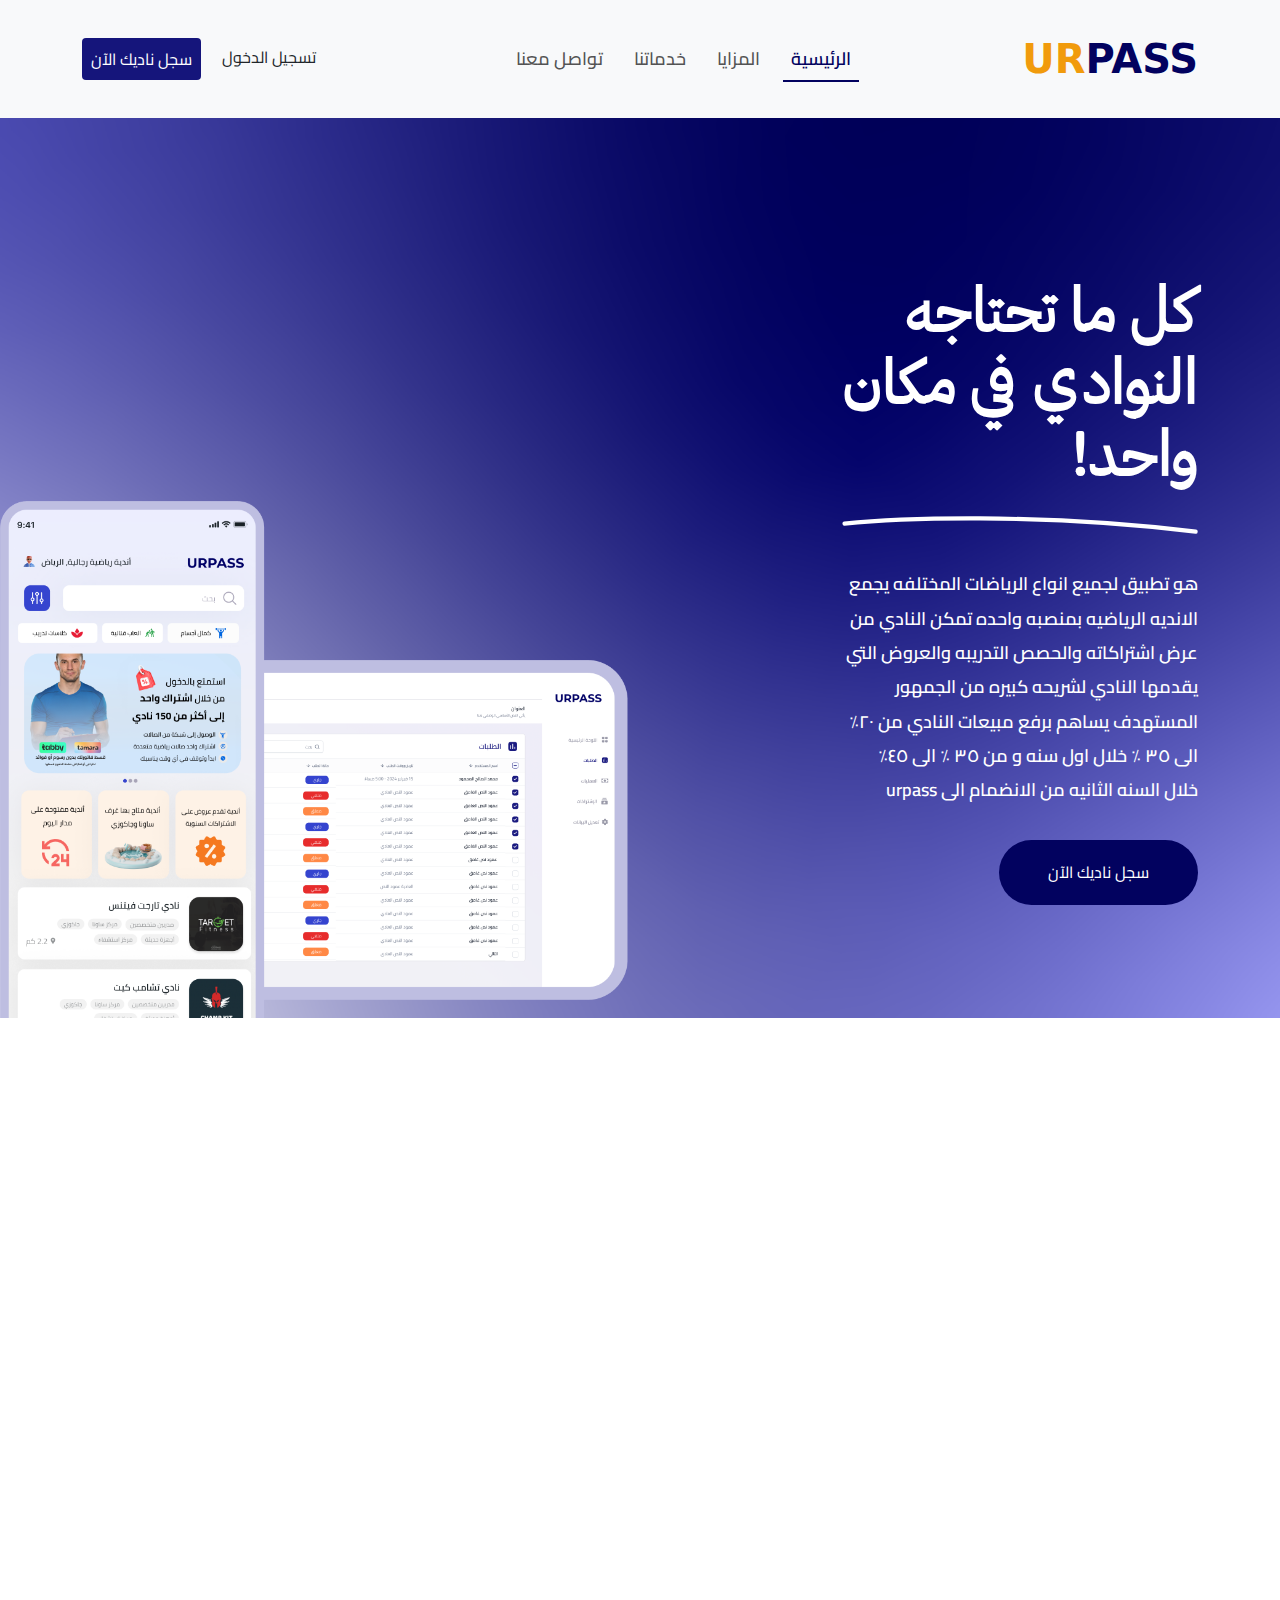
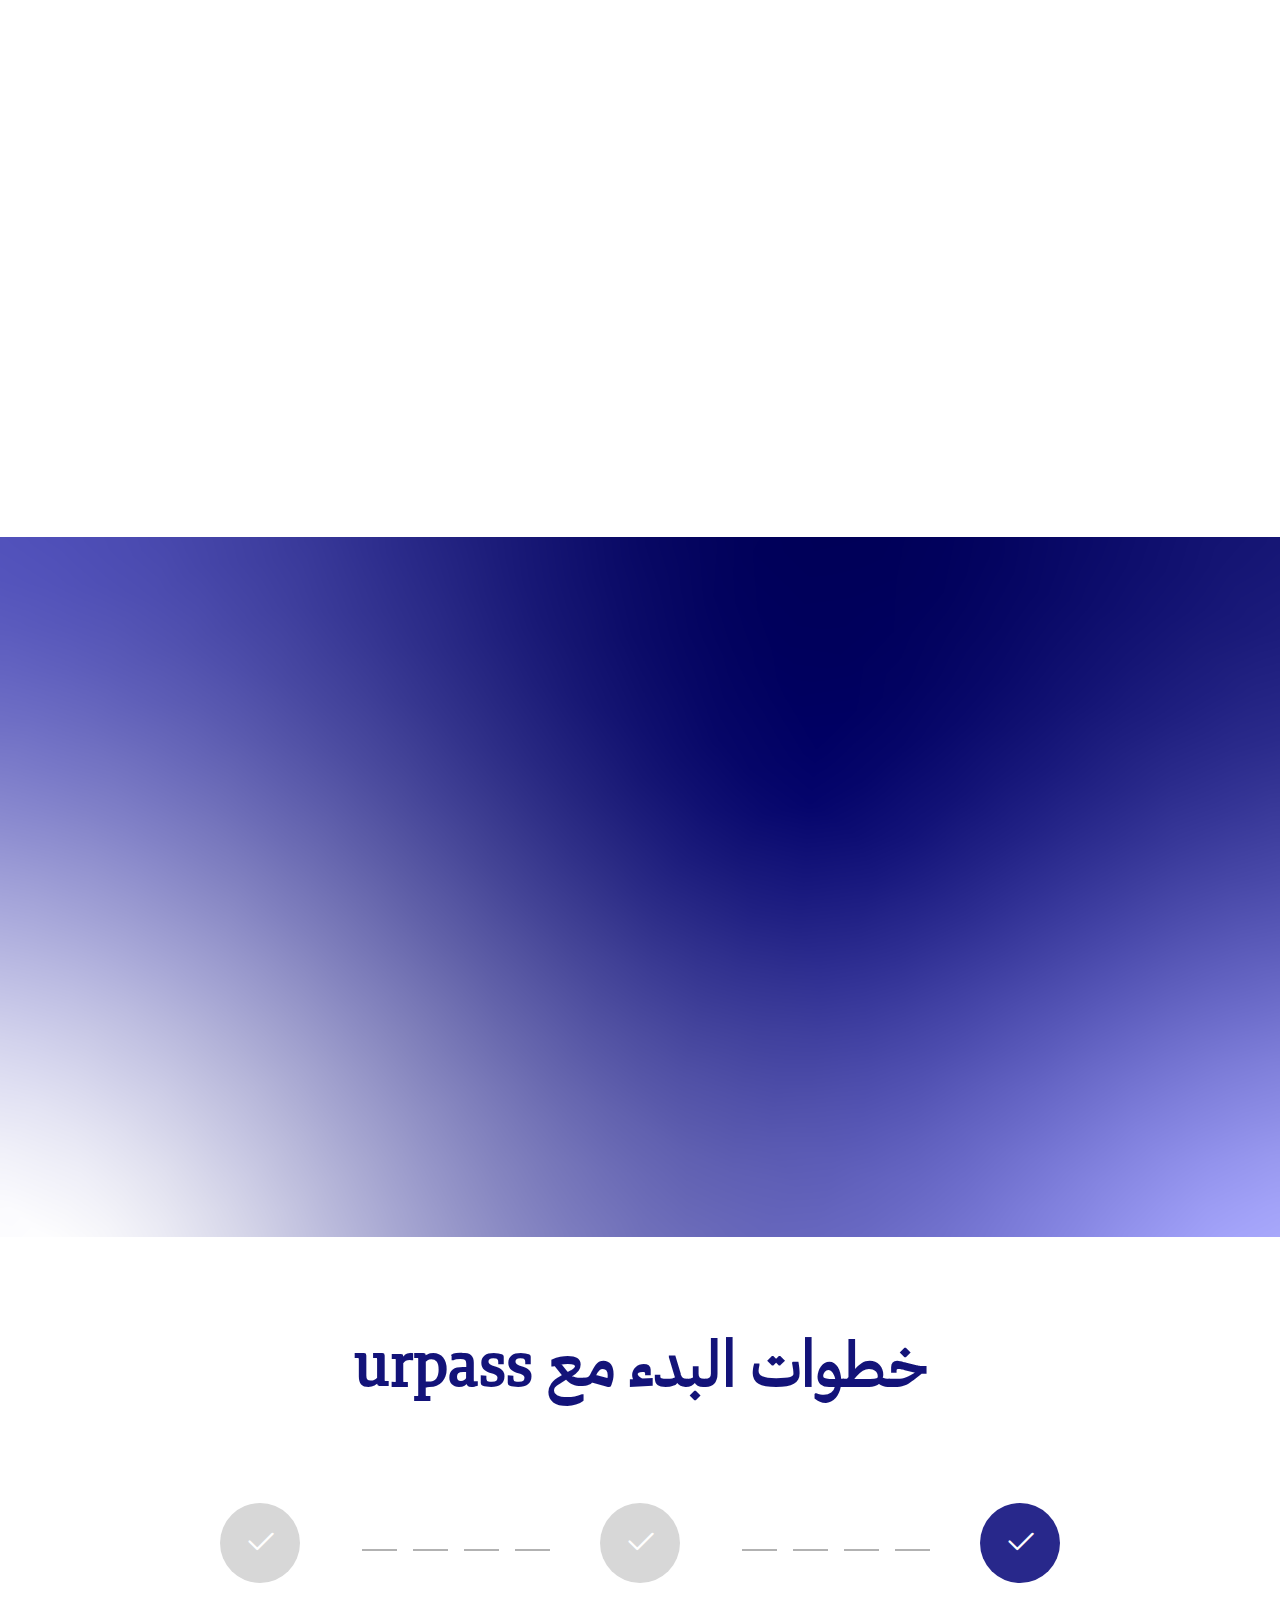
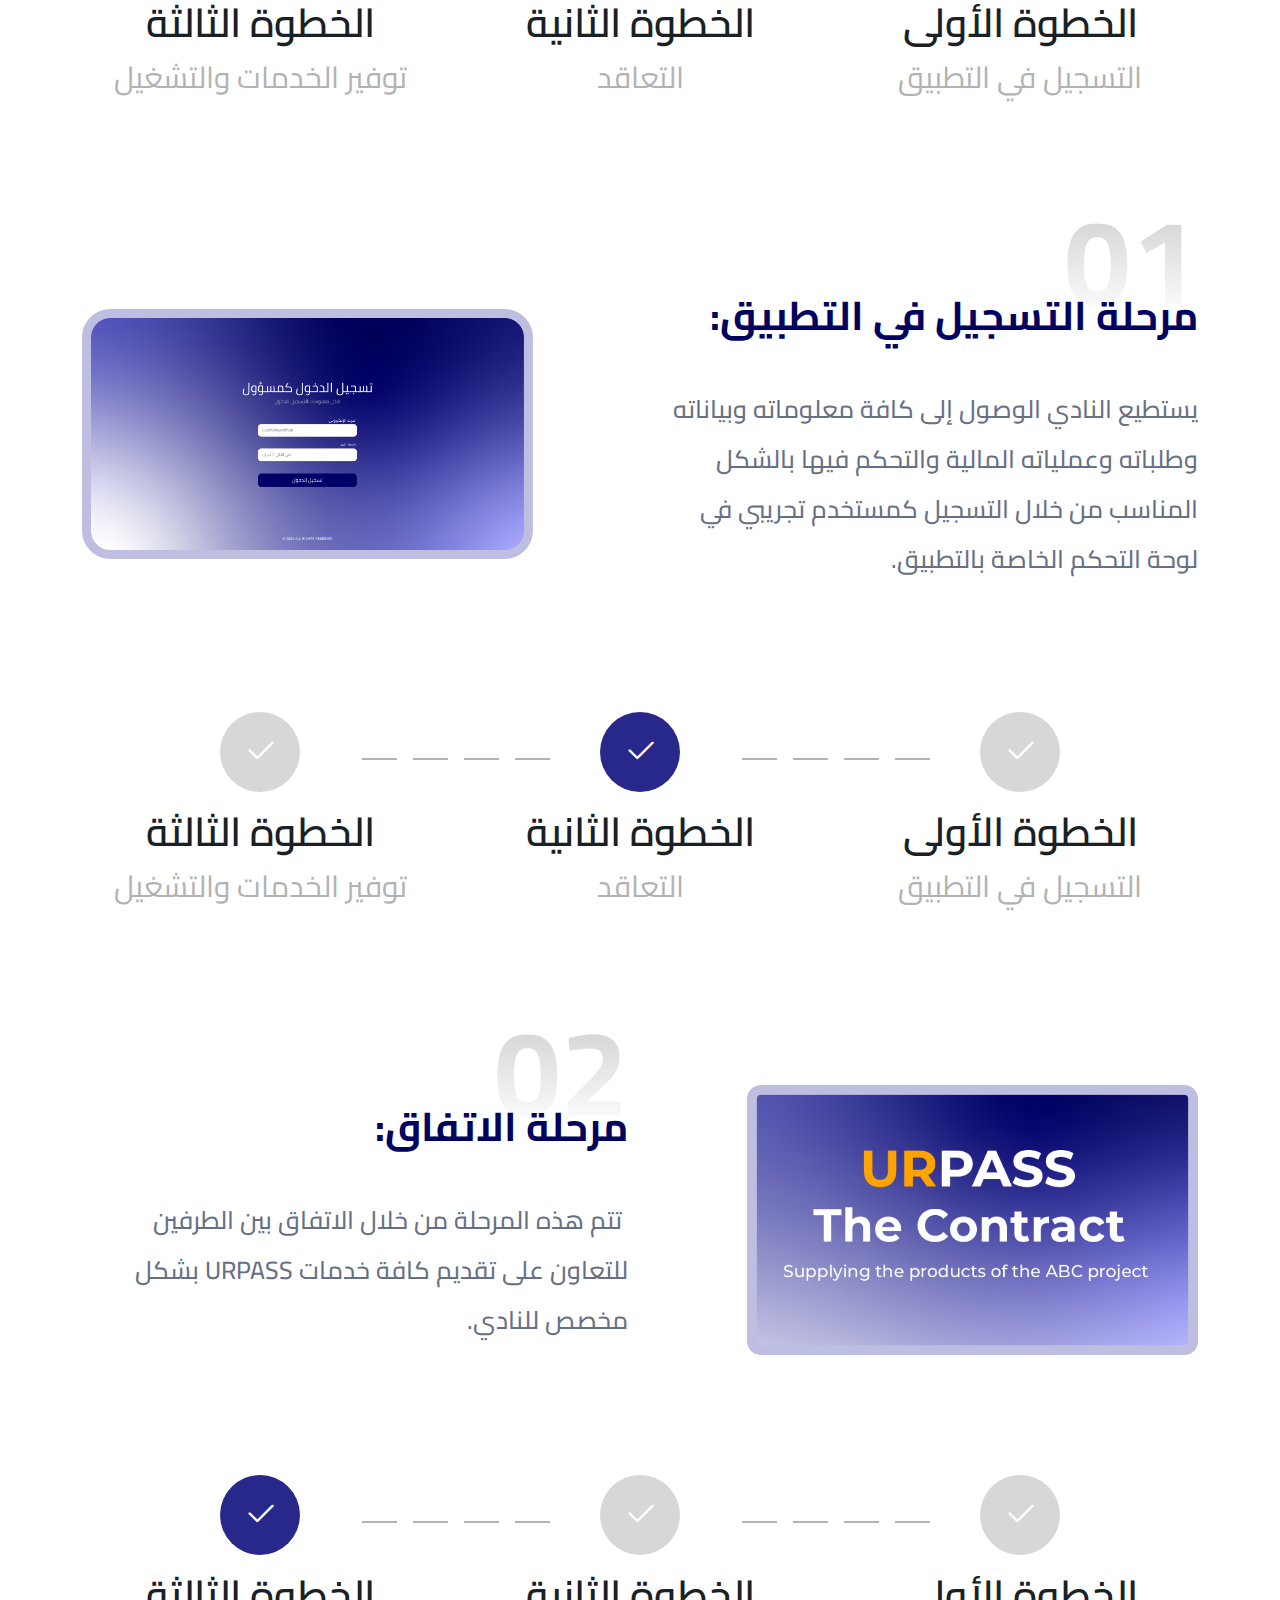
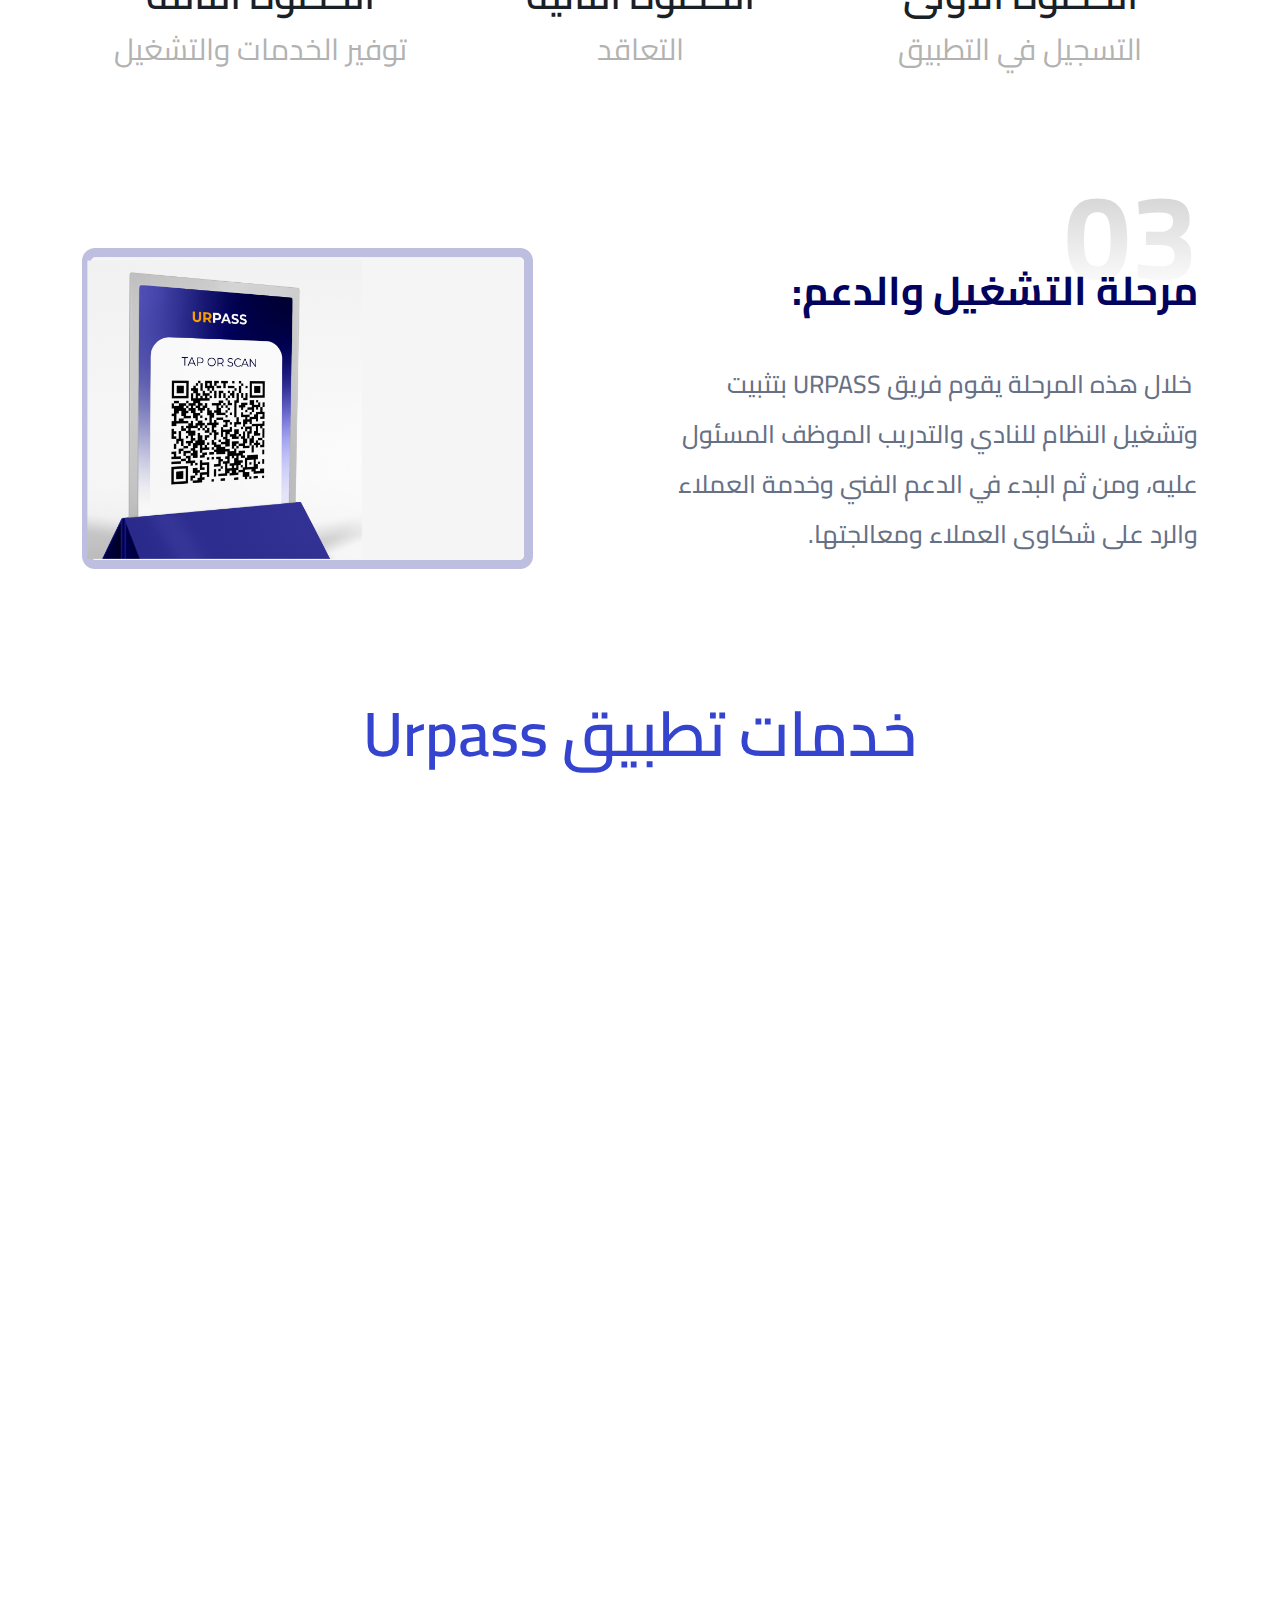
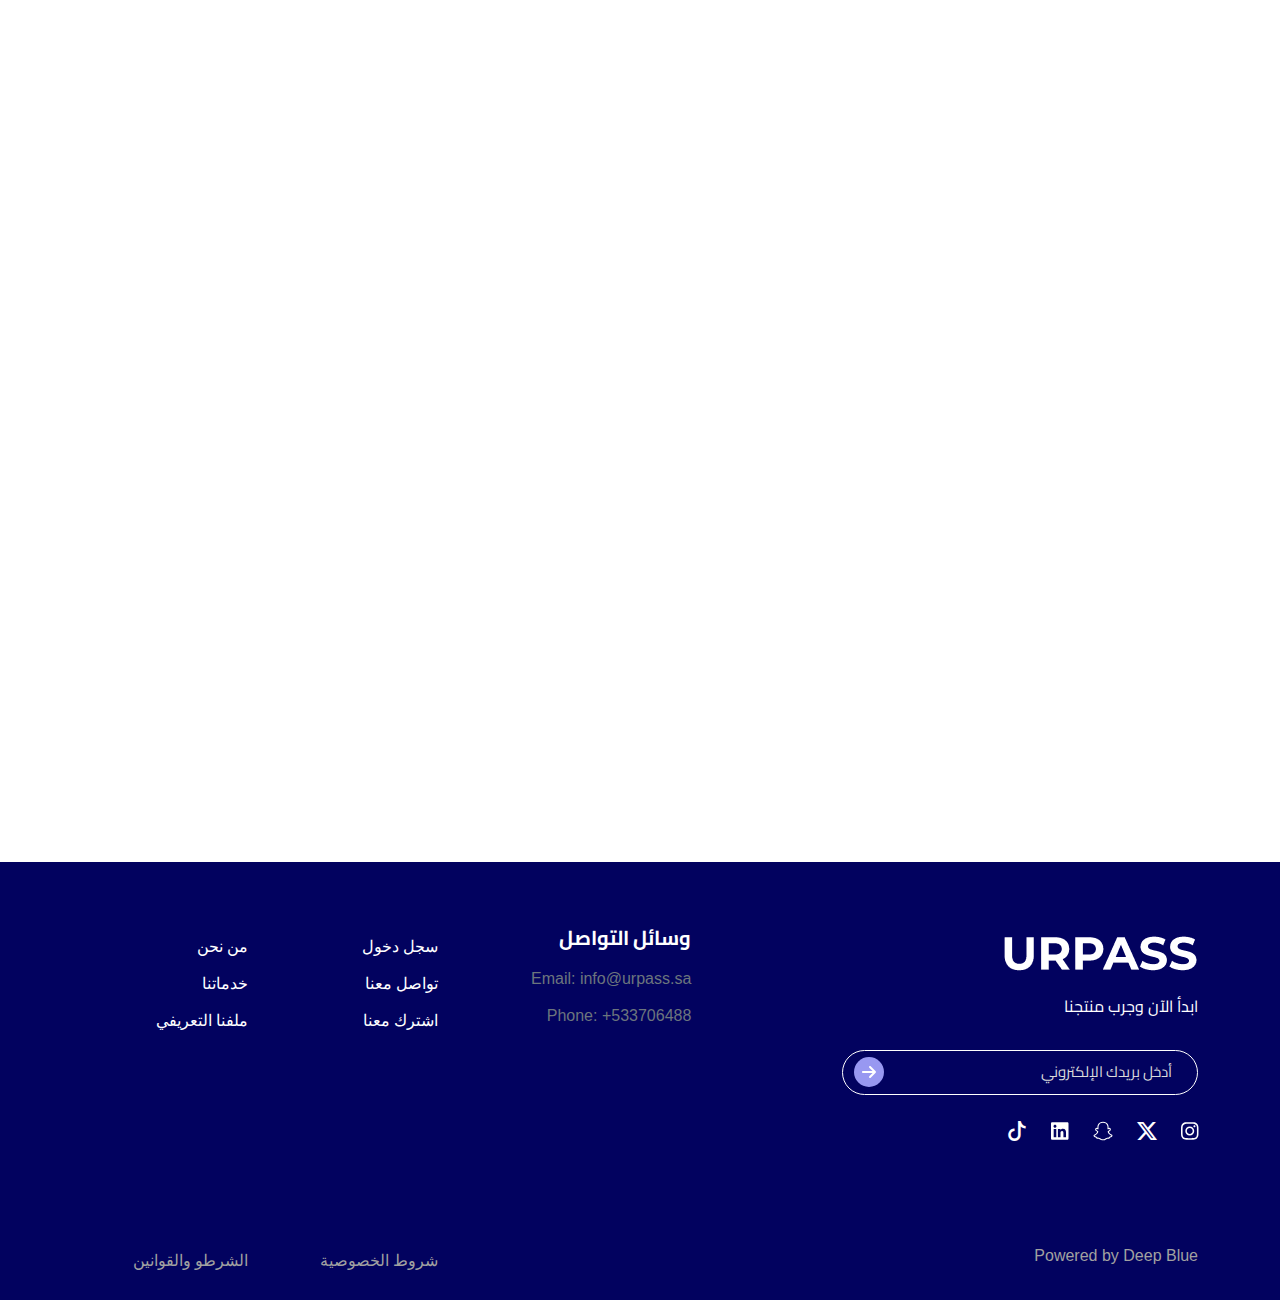
==== index.html @ 87df922d "add link" ====
<!DOCTYPE html>
<html dir="rtl">
  <head>
    <title>Home</title>
    <meta charset="UTF-8" />
    <meta http-equiv="X-UA-Compatible" content="IE=edge" />
    <meta name="viewport" content="width=device-width, initial-scale=1.0" />
    <link rel="stylesheet" href="css/bootstrap.min.css" />
    <link rel="stylesheet" href="css/all.min.css" />
    <link rel="stylesheet" href="css/aos.min.css" />
    <link rel="stylesheet" href="https://cdn.jsdelivr.net/npm/bootstrap-icons@1.11.3/font/bootstrap-icons.min.css" />
    <link rel="stylesheet" href="css/main.css" />
  </head>

  <body>
    <!-- start header ------- -->
    <div class="header bg-light">
      <div class="nav-item py-3">
        <div class="container">
          <nav>
            <div class="navbar navbar-expand-lg navbar-fixed">
              <a class="navbar-brand logo m-0" href="#"><span>UR</span>PASS</a>
              <button class="navbar-toggler" data-bs-toggle="offcanvas" href="#slideheader" aria-controls="slideheader">
                <i class="fa-solid fa-bars fa-xl"></i>
              </button>
              <div class="offcanvas offcanvas-end offcanvas-slide" tabindex="-1" id="slideheader">
                <div class="offcanvas-header justify-content-end">
                  <button type="button" class="btn Close" data-bs-dismiss="offcanvas" aria-label="Close">
                    <i class="fa-solid fa-xmark fa-2xl"></i>
                  </button>
                </div>
                <div class="offcanvas-body align-items-center">
                  <ul class="navbar-nav m-auto text-center list">
                    <li class="nav-item">
                      <a class="nav-link active" href="#">الرئيسية</a>
                    </li>
                    <li class="nav-item">
                      <a class="nav-link" href="#about">المزايا</a>
                    </li>
                    <li class="nav-item">
                      <a class="nav-link" href="#services">خدماتنا</a>
                    </li>
                    <li class="nav-item">
                      <a class="nav-link" href="#contact">تواصل معنا</a>
                    </li>
                  </ul>
                  <div class="d-flex justify-content-center gap-2 login">
                    <a href="#" class="btn">تسجيل الدخول</a>
                    <a href="https://beta.urpass.io/register" target="_blank" class="btn sign p-2">سجل ناديك الآن</a>
                  </div>
                </div>
              </div>
            </div>
          </nav>
        </div>
      </div>
    </div>
    <!-- end header ------- -->

    <!-- start main-section -->
    <div class="main-section">
      <div class="container">
        <div class="row justify-content-between">
          <div class="col-xl-4 col-lg-6 mb-5">
            <div class="title mt-5 pt-5">
              <h1>كل ما تحتاجه النوادي في مكان واحد!</h1>
              <div class="line my-3">
                <img src="images/line.svg" class="img-fluid" alt="" />
              </div>
              <p class="py-3">
                هو تطبيق لجميع انواع الرياضات المختلفه يجمع الانديه الرياضيه بمنصبه واحده تمكن النادي من عرض اشتراكاته والحصص التدريبه
                والعروض التي يقدمها النادي لشريحه كبيره من الجمهور المستهدف يساهم برفع مبيعات النادي من ٢٠٪؜ الى ٣٥ ٪؜ خلال اول سنه و من ٣٥
                ٪؜ الى ٤٥٪؜ خلال السنه الثانيه من الانضمام الى urpass
              </p>
              <div class="mt-3">
                <a class="btn text-white rounded-pill px-5" target="_blank" href="https://beta.urpass.io/register">سجل ناديك الآن</a>
              </div>
            </div>
          </div>
          <div class="col-lg-6">
            <div class="img-box position-absolute bottom-0">
              <img src="images/hero-section.png" class="img-fluid" alt="" />
            </div>
          </div>
        </div>
      </div>
    </div>
    <!-- end main-section -->

    <!-- start about-us -->
    <section class="about-us mt-5 py-5" id="about">
      <div class="container">
        <div class="row justify-content-between align-items-center" data-aos="fade-up">
          <div class="col-lg-6 mb-3">
            <div class="desc">
              <h3>المزايا</h3>
              <div class="mt-md-5 mt-2">
                <ul>
                  <li>
                    <strong>التعاقد مجاني:</strong>
                    <span>التعاقد مع التطبيق مجاني ولا يتحمل النادي دفع أي مبالغ مقابل التعاقد.</span>
                  </li>
                  <li>
                    <strong>سهولة الوصول:</strong>
                    <span>سهولة وصول النادي للجمهور المستهدف.</span>
                  </li>
                  <li>
                    <strong>شريحة عملاء متنوعة:</strong>
                    <span>الاستفادة من شريحة كبيرة وغير مستهدفة للنادي من خلال الزيارات اليومية للمتدربين من خارج المدينة.</span>
                  </li>
                  <li>
                    <strong>زيادة المبيعات:</strong>
                    <span>زيادة مبيعات ناديك أكثر من 20% خلال السنة الأولى و 30% خلال السنة الثانية.</span>
                  </li>
                  <li>
                    <strong>تقليل التكاليف:</strong>
                    <span>تقليل التكاليف التسويقية على النادي.</span>
                  </li>
                  <li>
                    <strong>قاعدة عملاء:</strong>
                    <span>توفير قاعدة عملاء ضخمة من الشركات والبنوك في القطاع الحكومي والخاص في جميع أنحاء المملكة.</span>
                  </li>
                  <li>
                    <strong>التسويق:</strong>
                    <span>تسويق خاص للنادي في جميع قنوات التواصل الاجتماعي.</span>
                  </li>
                  <li>
                    <strong>⁠تقديم اشتراك مناسب لكل نادي:</strong>
                    <span> يتمكن النادي من طرح اشتراكاته على التطبيق وزيادة عدد المتدربين من خلاله.</span>
                  </li>
                  <li>
                    <strong>متابعة الطلبات وحالتها:</strong>
                    <span>من خلال لوحة تحكم URPASS يمكن للنادي متابعة جميع طلباته وحالاتها.</span>
                  </li>
                  <li>
                    <strong>⁠العمليات المالية:</strong>
                    <span>من خلال لوحة تحكم URPASS يستطيع النادي تحديد كل معاملاته المالية ومراجعة حالات كل العمليات.</span>
                  </li>
                </ul>
              </div>
            </div>
          </div>
          <div class="col-lg-5 mb-3">
            <div class="about-img">
              <img src="images/img-offer.png" class="img-fluid" alt="" />
            </div>
          </div>
        </div>
      </div>
    </section>
    <!-- end about-us -->

    <!-- start home-orders -->
    <section class="home-orders mt-5 py-5" id="vision">
      <div class="container">
        <div class="row justify-content-between align-items-center" data-aos="fade-up">
          <div class="col-lg-5 mb-4">
            <div class="offer-img">
              <img src="images/home-orders.png" class="img-fluid" alt="" />
            </div>
          </div>
          <div class="col-lg-6 d-flex justify-content-md-end mb-3">
            <div class="desc">
              <h3>آلية العمل:</h3>
              <div class="mt-md-5 mt-2">
                <p>
                  بعد التسجيل في لوحة التحكم الخاصة بالتطبيق، يتمكن مسئول النادي من دخول للوحة التحكم واضافة جميع البيانات الخاصة بالنادي من
                  صور وشعار وأسعار الاشتراكات والخصومات والفروع. يتم عرض النادي في التطبيق لجميع العملاء، ويمكن التواصل مع خدمة العملاء
                  للمساعدة. يتمكن العميل من الاشتراك مباشرة للنادي عن طريق التطبيق، أو الاشتراك بنظام الزيارة.
                </p>
              </div>
            </div>
          </div>
        </div>
      </div>
    </section>
    <!-- end home-orders -->

    <!-- start steps-urpass -->
    <section class="steps-urpass mt-5 pt-5">
      <div class="container">
        <div class="title text-center">
          <h2>خطوات البدء مع urpass</h2>
        </div>
        <div class="row progressBarItem mt-5 pt-5">
          <div class="col-lg-4 mb-3">
            <div class="item text-center">
              <a href="#first" class="icon first rounded-circle d-flex align-items-center justify-content-center m-auto mb-3">
                <i class="bi bi-check2"></i>
              </a>
              <div class="title">
                <h4>الخطوة الأولى</h4>
                <p>التسجيل في التطبيق</p>
              </div>
              <div class="d-flex gap-3 line">
                <span></span>
                <span></span>
                <span></span>
                <span></span>
              </div>
            </div>
          </div>
          <div class="col-lg-4 mb-3 d-none d-lg-block">
            <div class="item text-center">
              <a href="#second" class="icon rounded-circle d-flex align-items-center justify-content-center m-auto mb-3">
                <i class="bi bi-check2"></i>
              </a>
              <div class="title">
                <h4>الخطوة الثانية</h4>
                <p>التعاقد</p>
              </div>
              <div class="d-flex gap-3 line">
                <span></span>
                <span></span>
                <span></span>
                <span></span>
              </div>
            </div>
          </div>
          <div class="col-lg-4 mb-3 d-none d-lg-block">
            <div class="item text-center">
              <a href="#third" class="icon rounded-circle d-flex align-items-center justify-content-center m-auto mb-3">
                <i class="bi bi-check2"></i>
              </a>
              <div class="title">
                <h4>الخطوة الثالثة</h4>
                <p>توفير الخدمات والتشغيل</p>
              </div>
            </div>
          </div>
        </div>
        <div class="card-item mt-5 pt-lg-5">
          <div class="row pt-5 justify-content-between align-items-center aos-init aos-animate" data-aos="fade-up" id="first">
            <div class="col-lg-6 d-flex justify-content-md-end mb-3">
              <div class="desc position-relative">
                <h4>01</h4>
                <h3 class="py-3">مرحلة التسجيل في التطبيق:</h3>
                <p>
                  يستطيع النادي الوصول إلى كافة معلوماته وبياناته وطلباته وعملياته المالية والتحكم فيها بالشكل المناسب من خلال التسجيل
                  كمستخدم تجريبي في لوحة التحكم الخاصة بالتطبيق.
                </p>
              </div>
            </div>
            <div class="col-lg-5 mb-4">
              <div class="login-img">
                <img src="images/login-page.png" class="img-fluid" alt="" />
              </div>
            </div>
          </div>
        </div>
        <div class="row progressBarItem mt-5 pt-5">
          <div class="col-lg-4 mb-3 d-none d-lg-block">
            <div class="item text-center">
              <a href="#first" class="icon rounded-circle d-flex align-items-center justify-content-center m-auto mb-3">
                <i class="bi bi-check2"></i>
              </a>
              <div class="title">
                <h4>الخطوة الأولى</h4>
                <p>التسجيل في التطبيق</p>
              </div>
              <div class="d-flex gap-3 line">
                <span></span>
                <span></span>
                <span></span>
                <span></span>
              </div>
            </div>
          </div>
          <div class="col-lg-4 mb-3">
            <div class="item text-center">
              <a href="#second" class="icon second rounded-circle d-flex align-items-center justify-content-center m-auto mb-3">
                <i class="bi bi-check2"></i>
              </a>
              <div class="title">
                <h4>الخطوة الثانية</h4>
                <p>التعاقد</p>
              </div>
              <div class="d-flex gap-3 line">
                <span></span>
                <span></span>
                <span></span>
                <span></span>
              </div>
            </div>
          </div>
          <div class="col-lg-4 mb-3 d-none d-lg-block">
            <div class="item text-center">
              <a href="#third" class="icon rounded-circle d-flex align-items-center justify-content-center m-auto mb-3">
                <i class="bi bi-check2"></i>
              </a>
              <div class="title">
                <h4>الخطوة الثالثة</h4>
                <p>توفير الخدمات والتشغيل</p>
              </div>
            </div>
          </div>
        </div>
        <div class="card-item mt-5 pt-lg-5">
          <div
            class="row pt-5 justify-content-between flex-column-reverse flex-lg-row align-items-center aos-init aos-animate"
            data-aos="fade-up"
            id="second"
          >
            <div class="col-lg-5 mb-4">
              <div class="login-img">
                <img src="images/contract.png" class="img-fluid" alt="" />
              </div>
            </div>
            <div class="col-lg-6 d-flex justify-content-md-end mb-3">
              <div class="desc position-relative">
                <h4>02</h4>
                <h3 class="py-3">مرحلة الاتفاق:</h3>
                <p> تتم هذه المرحلة من خلال الاتفاق بين الطرفين للتعاون على تقديم كافة خدمات URPASS بشكل مخصص للنادي.</p>
              </div>
            </div>
          </div>
        </div>
        <div class="row progressBarItem mt-5 pt-5">
          <div class="col-lg-4 mb-3 d-none d-lg-block">
            <div class="item text-center">
              <a href="#first" class="icon rounded-circle d-flex align-items-center justify-content-center m-auto mb-3">
                <i class="bi bi-check2"></i>
              </a>
              <div class="title">
                <h4>الخطوة الأولى</h4>
                <p>التسجيل في التطبيق</p>
              </div>
              <div class="d-flex gap-3 line">
                <span></span>
                <span></span>
                <span></span>
                <span></span>
              </div>
            </div>
          </div>
          <div class="col-lg-4 mb-3 d-none d-lg-block">
            <div class="item text-center">
              <a href="#second" class="icon rounded-circle d-flex align-items-center justify-content-center m-auto mb-3">
                <i class="bi bi-check2"></i>
              </a>
              <div class="title">
                <h4>الخطوة الثانية</h4>
                <p>التعاقد</p>
              </div>
              <div class="d-flex gap-3 line">
                <span></span>
                <span></span>
                <span></span>
                <span></span>
              </div>
            </div>
          </div>
          <div class="col-lg-4 mb-3">
            <div class="item text-center">
              <a href="#third" class="icon third rounded-circle d-flex align-items-center justify-content-center m-auto mb-3">
                <i class="bi bi-check2"></i>
              </a>
              <div class="title">
                <h4>الخطوة الثالثة</h4>
                <p>توفير الخدمات والتشغيل</p>
              </div>
            </div>
          </div>
        </div>
        <div class="card-item mt-5 pt-lg-5">
          <div class="row pt-5 justify-content-between align-items-center aos-init aos-animate" data-aos="fade-up" id="third">
            <div class="col-lg-6 d-flex justify-content-md-end mb-3">
              <div class="desc position-relative">
                <h4>03</h4>
                <h3 class="py-3">مرحلة التشغيل والدعم:</h3>
                <p>
                   خلال هذه المرحلة يقوم فريق URPASS بتثبيت وتشغيل النظام للنادي والتدريب الموظف المسئول عليه، ومن ثم البدء في الدعم الفني
                  وخدمة العملاء والرد على شكاوى العملاء ومعالجتها.
                </p>
              </div>
            </div>
            <div class="col-lg-5 mb-4">
              <div class="login-img">
                <img src="images/Qr-code.png " class="img-fluid" alt="" />
              </div>
            </div>
          </div>
        </div>
      </div>
    </section>
    <!-- end steps-urpass -->

    <!-- start application-services -->
    <section class="application-services mt-5 pt-5" id="services">
      <div class="container">
        <div class="title text-center">
          <h2>خدمات تطبيق Urpass</h2>
        </div>
        <div class="mt-5 img-app" data-aos="fade-up">
          <img src="images/bg-applcation-1.png" class="img-fluid" alt="" />
        </div>
        <div class="card-app mt-4 col-lg-10 m-auto" data-aos="fade-up">
          <div class="row mt-5 text-center justify-content-center">
            <div class="col-lg-4 col-md-6 mb-3">
              <div class="box">
                <h5>أندية تقدم عروض على الاشتراكات السنوية</h5>
                <img src="images/icon/icon-1.svg" class="img-fluid" alt="" />
              </div>
            </div>
            <div class="col-lg-4 col-md-6 mb-3">
              <div class="box">
                <h5>أندية متاح بها غرف ساونا وجاكوزي</h5>
                <img src="images/icon/icon-2.svg" class="img-fluid" alt="" />
              </div>
            </div>
            <div class="col-lg-4 col-md-6 mb-3">
              <div class="box">
                <h5>أندية مفتوحة على مدار اليوم</h5>
                <img src="images/icon/icon-3.svg" class="img-fluid" alt="" />
              </div>
            </div>
          </div>
        </div>
      </div>
      <div class="container-fluid" data-aos="fade-up">
        <div class="mt-5">
          <img src="images/img-app-desc.png" class="img-fluid d-none d-md-block" alt="" />
          <img src="images/tabby.png" class="img-fluid d-block d-md-none" alt="" />
        </div>
      </div>
    </section>
    <!-- end application-services -->

    <!-- start subscription -->
    <div class="subscription mt-5 pt-5" id="subscription" data-aos="fade-up">
      <div class="container">
        <div class="d-block d-lg-flex">
          <div class="image-wrapper"></div>
          <div class="formdiv col-lg-7">
            <form class="row mt-lg-5 pt-lg-5 p-4">
              <div class="col-md-6 mb-4">
                <label class="form-label">الاسم</label>
                <input type="text" class="form-control" id="name" placeholder="" />
              </div>
              <div class="col-md-6 mb-4">
                <label class="form-label">اسم النادي</label>
                <input type="text" class="form-control" id="" placeholder="" />
              </div>
              <div class="col-md-6 mb-4">
                <label class="form-label">رقم الجوال</label>
                <input type="number" class="form-control" id="" placeholder="" />
              </div>
              <div class="col-md-6 mb-4">
                <label class="form-label">البريد الإلكتروني</label>
                <input type="email" class="form-control" id="" placeholder="" />
              </div>
              <div class="col-md-6 mb-4">
                <label class="form-label">كيف سمعت عنا؟</label>
                <input type="text" class="form-control" id="" placeholder="" />
              </div>
              <div class="col-md-6 mb-4">
                <label class="form-label">المدينة</label>
                <input type="text" class="form-control" id="" placeholder="" />
              </div>
              <div class="col-lg-5 mt-3">
                <button type="submit" class="btn w-100">أرسل</button>
              </div>
            </form>
          </div>
        </div>
      </div>
    </div>
    <!-- end subscription -->

    <!-- start footer -->
    <footer class="footer mt-5 py-3" id="contact">
      <div class="container">
        <div class="row mt-5 text-white justify-content-between">
          <div class="col-xl-4 col-lg-6">
            <div class="col-12 mb-3">
              <div class="logo">
                <img src="images/logo-footer.png" alt="" />
                <p class="text-white py-3">ابدأ الآن وجرب منتجنا</p>
              </div>
              <div class="searchBox col-lg-12 col-md-6">
                <input class="searchInput" type="email" name="" placeholder="أدخل بريدك الإلكتروني" />
                <button class="searchButton">
                  <i class="fa-solid fa-arrow-right"></i>
                </button>
              </div>
              <ul class="list-unstyled mt-4 d-flex gap-4">
                <li>
                  <a href="#"><i class="fa-brands fa-instagram fa-lg"></i></a>
                </li>
                <li>
                  <a href="#"><i class="bi bi-twitter-x fa-lg"></i></a>
                </li>
                <li>
                  <a href="#"><i class="fa-brands fa-snapchat fa-lg"></i></a>
                </li>
                <li>
                  <a href="#"><i class="fa-brands fa-linkedin fa-lg"></i></a>
                </li>
                <li>
                  <a href="#"><i class="bi bi-tiktok fa-lg"></i></a>
                </li>
              </ul>
            </div>
          </div>
          <div class="col-xl-8 col-lg-6">
            <div class="row justify-content-md-end">
              <div class="col-lg-4 col-md-4 col-sm-6 mb-3">
                <h5 class="fw-bold mb-3">وسائل التواصل</h5>
                <ul class="link list-unstyled mt-2">
                  <li><a href="#" class="text-secondary">Email: info@urpass.sa</a></li>
                  <li><a href="#" class="text-secondary">Phone: +533706488</a></li>
                  <li>
                    <iframe
                      src="https://www.google.com/maps/embed?pb=!1m18!1m12!1m3!1d3621.9779312148735!2d46.77718519999999!3d24.7962092!2m3!1f0!2f0!3f0!3m2!1i1024!2i768!4f13.1!3m3!1m2!1s0x3e2eff7dc5116e0f%3A0xc8fd7e3215fe0499!2sDeep%20Blue%20System%20Solutions!5e0!3m2!1sar!2seg!4v1717944328282!5m2!1sar!2seg"
                      width="200px"
                      height="150"
                      style="border: 0"
                      allowfullscreen=""
                      style="border: 0; border-radius: 8px"
                      loading="lazy"
                      referrerpolicy="no-referrer-when-downgrade"
                    ></iframe>
                  </li>
                </ul>
              </div>
              <div class="col-lg-3 col-md-4 col-sm-6 mb-3">
                <ul class="link list-unstyled mt-2">
                  <li><a href="#">سجل دخول</a></li>
                  <li><a href="#">تواصل معنا</a></li>
                  <li><a href="#">اشترك معنا</a></li>
                </ul>
              </div>
              <div class="col-lg-3 col-md-4 col-sm-6 mb-3">
                <ul class="link list-unstyled mt-2">
                  <li><a href="#">من نحن</a></li>
                  <li><a href="#">خدماتنا</a></li>
                  <li><a href="#">ملفنا التعريفي</a></li>
                </ul>
              </div>
            </div>
          </div>
        </div>
        <div class="copyrightd row mt-3 align-items-center">
          <div class="col-md-8">
            <p>Powered by Deep Blue</p>
          </div>
          <div class="col-md-2 col-sm-6 mb-2">
            <a href="#">شروط الخصوصية</a>
          </div>
          <div class="col-md-2 col-sm-6 mb-2">
            <a href="#">الشرطو والقوانين</a>
          </div>
        </div>
      </div>
    </footer>
    <!-- end footer -->

    <script src="js/all.min.js"></script>
    <script src="js/aos.js"></script>
    <script src="js/bootstrap.bundle.min.js"></script>
    <script src="js/main.js"></script>
  </body>
</html>
---- css/main.css ----
@import url("https://fonts.googleapis.com/css2?family=Cairo:wght@200..1000&display=swap");

@font-face {
  font-family: myfont;
  src: url(../webfonts/alfont_com_Brando-Arabic-Text.otf) format("truetype");
}
* {
  padding: 0;
  margin: 0;
  box-sizing: border-box;
}
html {
  scroll-behavior: smooth;
  scroll-padding-top: 30px;
}

:root {
  --main-color: #02025f;
}
body {
  font-family: "Cairo", sans-serif;
}
button:focus,
a:focus,
input:focus,
textarea:focus {
  box-shadow: none !important;
  outline: none;
  border: none;
}
/* start header ------- */
.header .logo {
  font-size: 40px;
  font-weight: 700;
  color: var(--main-color);
  font-family: system-ui;
}
.header .logo span {
  color: #f19b0c;
}
/* ffa300 */
.header .list li a {
  color: #535353;
  font-size: 18px;
  font-weight: 500;
}
.header .list li {
  padding: 0 0 0 15px;
}
.header .list li a.active {
  color: var(--main-color);
  border-bottom: solid 2px var(--main-color);
  font-weight: 600;
  display: inline-block;
}
.header .login a:last-child {
  background-color: #15157b;
  color: #fff;
}
.header .navbar-toggler,
.header .Close {
  color: var(--main-color);
}
@media (max-width: 991px) {
  .header .list li {
    margin-bottom: 10px;
  }
  .header .offcanvas-slide {
    background-color: #eaeaea;
  }
}
@media (max-width: 1200px) {
  .header .list li {
    padding: 0 0 0 8px;
  }
}
/* end header ------- */

/* start main-section ---- */
.main-section {
  background-image: url(../images/bg-main-section.png);
  height: 100vh;
  width: 100%;
  background-size: cover;
  background-position: center;
  background-repeat: no-repeat;
  color: #fff;
  position: relative;
  display: flex;
  align-items: center;
}
.main-section .title h1 {
  font-size: 60px;
  font-weight: 700;
  font-family: myfont, B Nazanin, Tahoma !important;
}
.main-section .title p {
  font-family: "Cairo", sans-serif;
  font-size: 18px;
  font-weight: 600;
  line-height: 34.36px;
}
.main-section .title a {
  padding: 19.58px 29.37px 19.58px 29.37px;
  background-color: var(--main-color);
}

@media (max-width: 991px) {
  .main-section {
    height: auto;
  }
  .main-section .title h1 {
    font-size: 35px;
  }
  .main-section .img-box {
    position: static !important;
  }
}
/* @media (min-width: 992px) {
  .main-section {
    height: 900px;
  }
} */
/* end main-section ---- */

/* start about-us -------- */
.about-us .desc h3 {
  color: var(--main-color);
  font-size: 50px;
  font-weight: 700;
}
.about-us .desc ul li {
  margin-bottom: 10px;
  font-size: 20px;
  font-weight: 600;
  line-height: 40px;
  list-style: square;
}
.about-us .desc ul li span {
  font-size: 18px;
}
.about-us .desc ul li::marker,
.about-us .desc ul strong {
  color: #131379;
}

@media (max-width: 991px) {
  .home-orders {
    height: auto !important;
  }
  .about-us .desc h3,
  .home-orders .desc h3 {
    font-size: 30px !important;
  }
  .about-us .desc ul li,
  .home-orders .desc ul li {
    font-size: 18px !important;
  }
}
/* end about-us -------- */

/* start home-orders ------ */
.home-orders {
  background-image: url(../images/bg-main-section.png);
  height: 700px;
  width: 100%;
  background-size: cover;
  background-position: center;
  background-repeat: no-repeat;
  position: relative;
  display: flex;
  align-items: center;
  color: #ffff;
}
.home-orders .desc h3 {
  font-weight: 700;
  font-size: 40px;
  font-family: myfont;
}
.home-orders .desc p {
  font-size: 20px;
  font-weight: 500;
  line-height: 34.36px;
}
.home-orders .desc ul li {
  margin-bottom: 10px;
  font-size: 22px;
  font-weight: 600;
  line-height: 40px;
  list-style: square;
}
/* end home-orders ------ */

/* start steps-urpass ----- */
.steps-urpass .title h2 {
  font-family: myfont;
  font-size: 61.84px;
  font-weight: 700;
  color: #131379;
}
.steps-urpass .card-item .desc h4 {
  font-size: 120.1px;
  font-weight: 700;
  background: linear-gradient(180deg, #c9c9c9 0%, #ffffff 90.35%);
  -webkit-background-clip: text;
  background-clip: text;
  -webkit-text-fill-color: transparent;
  display: inline-block;
  position: absolute;
  top: -87px;
  right: 0;
  z-index: -1;
}
.steps-urpass .card-item .desc h3 {
  color: var(--main-color);
  font-size: 40px;
  font-weight: 700;
}
.steps-urpass .card-item .desc p {
  font-size: 25px;
  font-weight: 500;
  line-height: 50px;
  color: #667085;
  padding-top: 20px;
}
.progressBarItem .item .icon {
  width: 80px;
  height: 80px;
  background: #d7d7d7;
  color: #fff;
  font-size: 35px;
  transition: all 0.3s;
  -webkit-transition: all 0.3s;
  -moz-transition: all 0.3s;
  -ms-transition: all 0.3s;
  -o-transition: all 0.3s;
  cursor: pointer;
}
.progressBarItem .item .icon:hover {
  background-color: #28288b !important;
}
.progressBarItem .item .first,
.progressBarItem .item .second,
.progressBarItem .item .third {
  background-color: #28288b !important;
}
.progressBarItem .item h4 {
  font-size: 40px;
  font-weight: 600;
  color: #192126;
}
.progressBarItem .item p {
  font-size: 30px;
  font-weight: 400;
  color: #b2b2b2;
}
.progressBarItem .item {
  position: relative;
}
.progressBarItem .item .line {
  position: absolute;
  top: 23%;
  left: -28%;
}
.progressBarItem .item .line span {
  background-color: #0000004d;
  width: 35px;
  height: 2.5px;
}
@media (max-width: 991px) {
  .steps-urpass .title h2 {
    font-size: 35px;
  }
  .steps-urpass .card-item .desc h3,
  .progressBarItem .item h4 {
    font-size: 28px;
  }
  .steps-urpass .card-item .desc p,
  .progressBarItem .item p {
    font-size: 20px;
  }
  .progressBarItem .item .line {
    display: none !important;
  }
}
/* end steps-urpass ----- */

/* start application-services */
.application-services .title h2 {
  color: #3544cf;
  font-size: 62.57px;
  font-weight: 600;
  line-height: 89.34px;
}
.application-services .card-app .box {
  background-color: #075afd;
  padding: 20px;
  border-radius: 32px;
  -webkit-border-radius: 32px;
  -moz-border-radius: 32px;
  -ms-border-radius: 32px;
  -o-border-radius: 32px;
  height: 100%;
}
.application-services .card-app .box h5 {
  font-family: Cairo;
  font-size: 28px;
  font-weight: 600;
  line-height: 40.32px;
  text-align: center;
  color: #ffff;
  margin-bottom: 10px;
}
.application-services .card-app .box img {
  width: 150px;
  height: 150px;
  object-fit: contain;
}
@media (max-width: 991px) {
  .application-services .title h2 {
    font-size: 35px;
  }
  .application-services .card-app .box h5 {
    font-size: 22px;
  }
}
/* end application-services */

/* start subscription */
.subscription .image-wrapper {
  background-image: url(../images/subscription.png);
  width: 100%;
  background-size: cover;
  background-position: center;
  height: 550px;
  border-radius: 0 30px 30px 0;
  -webkit-border-radius: 0 30px 30px 0;
  -moz-border-radius: 0 30px 30px 0;
  -ms-border-radius: 0 30px 30px 0;
  -o-border-radius: 0 30px 30px 0;
}
.subscription .formdiv {
  background-color: var(--main-color);
  border-radius: 30px 0 0 30px;
  -webkit-border-radius: 30px 0 0 30px;
  -moz-border-radius: 30px 0 0 30px;
  -ms-border-radius: 30px 0 0 30px;
  -o-border-radius: 30px 0 0 30px;
}
@media (max-width: 991px) {
  .subscription .image-wrapper {
    border-radius: 30px 30px 0 0;
    -webkit-border-radius: 30px 30px 0 0;
    -moz-border-radius: 30px 30px 0 0;
    -ms-border-radius: 30px 30px 0 0;
    -o-border-radius: 30px 30px 0 0;
  }
  .subscription .formdiv {
    border-radius: 0 0 30px 30px;
    -webkit-border-radius: 0 0 30px 30px;
    -moz-border-radius: 0 0 30px 30px;
    -ms-border-radius: 0 0 30px 30px;
    -o-border-radius: 0 0 30px 30px;
  }
}
.subscription .formdiv form label {
  color: #fff;
}
.subscription .formdiv form input {
  background: none;
  border: 0;
  border-bottom: solid 1px #fff;
  border-radius: 0;
  -webkit-border-radius: 0;
  -moz-border-radius: 0;
  -ms-border-radius: 0;
  -o-border-radius: 0;
  color: #fff;
  cursor: pointer;
}
.subscription .formdiv form button {
  background-color: #5757d1;
  color: #fff;
  padding: 22.94px 73.42px 22.94px 73.42px;
}
/* end subscription */

/* start footer -------- */
.footer {
  background-color: var(--main-color);
}
.footer .searchBox {
  display: flex;
  align-items: center;
  justify-content: space-between;
  gap: 8px;
  border-radius: 50px;
  position: relative;
  border: solid 1px #fff;
}
.footer .searchInput {
  border: none;
  background: none;
  outline: none;
  color: white;
  font-size: 15px;
  padding: 10px 25px;
  width: 100%;
}
.searchInput::placeholder {
  color: #dbdbdb;
  font-weight: normal;
}
.footer .searchButton {
  color: white;
  width: 30px;
  height: 30px;
  border-radius: 50%;
  background-color: #9898f1;
  border: 0;
  position: absolute;
  left: 11px;
}
.footer li {
  margin-bottom: 12px;
}
.footer li a {
  color: #fff;
  text-decoration: none;
  font-family: sans-serif;
}
.footer a:hover {
  color: #fff;
}
.footer .copyrightd p,
.footer .copyrightd a {
  color: #a1a1a1;
  font-family: sans-serif;
}
.footer .copyrightd a {
  text-decoration: none;
}
/* end footer -------- */
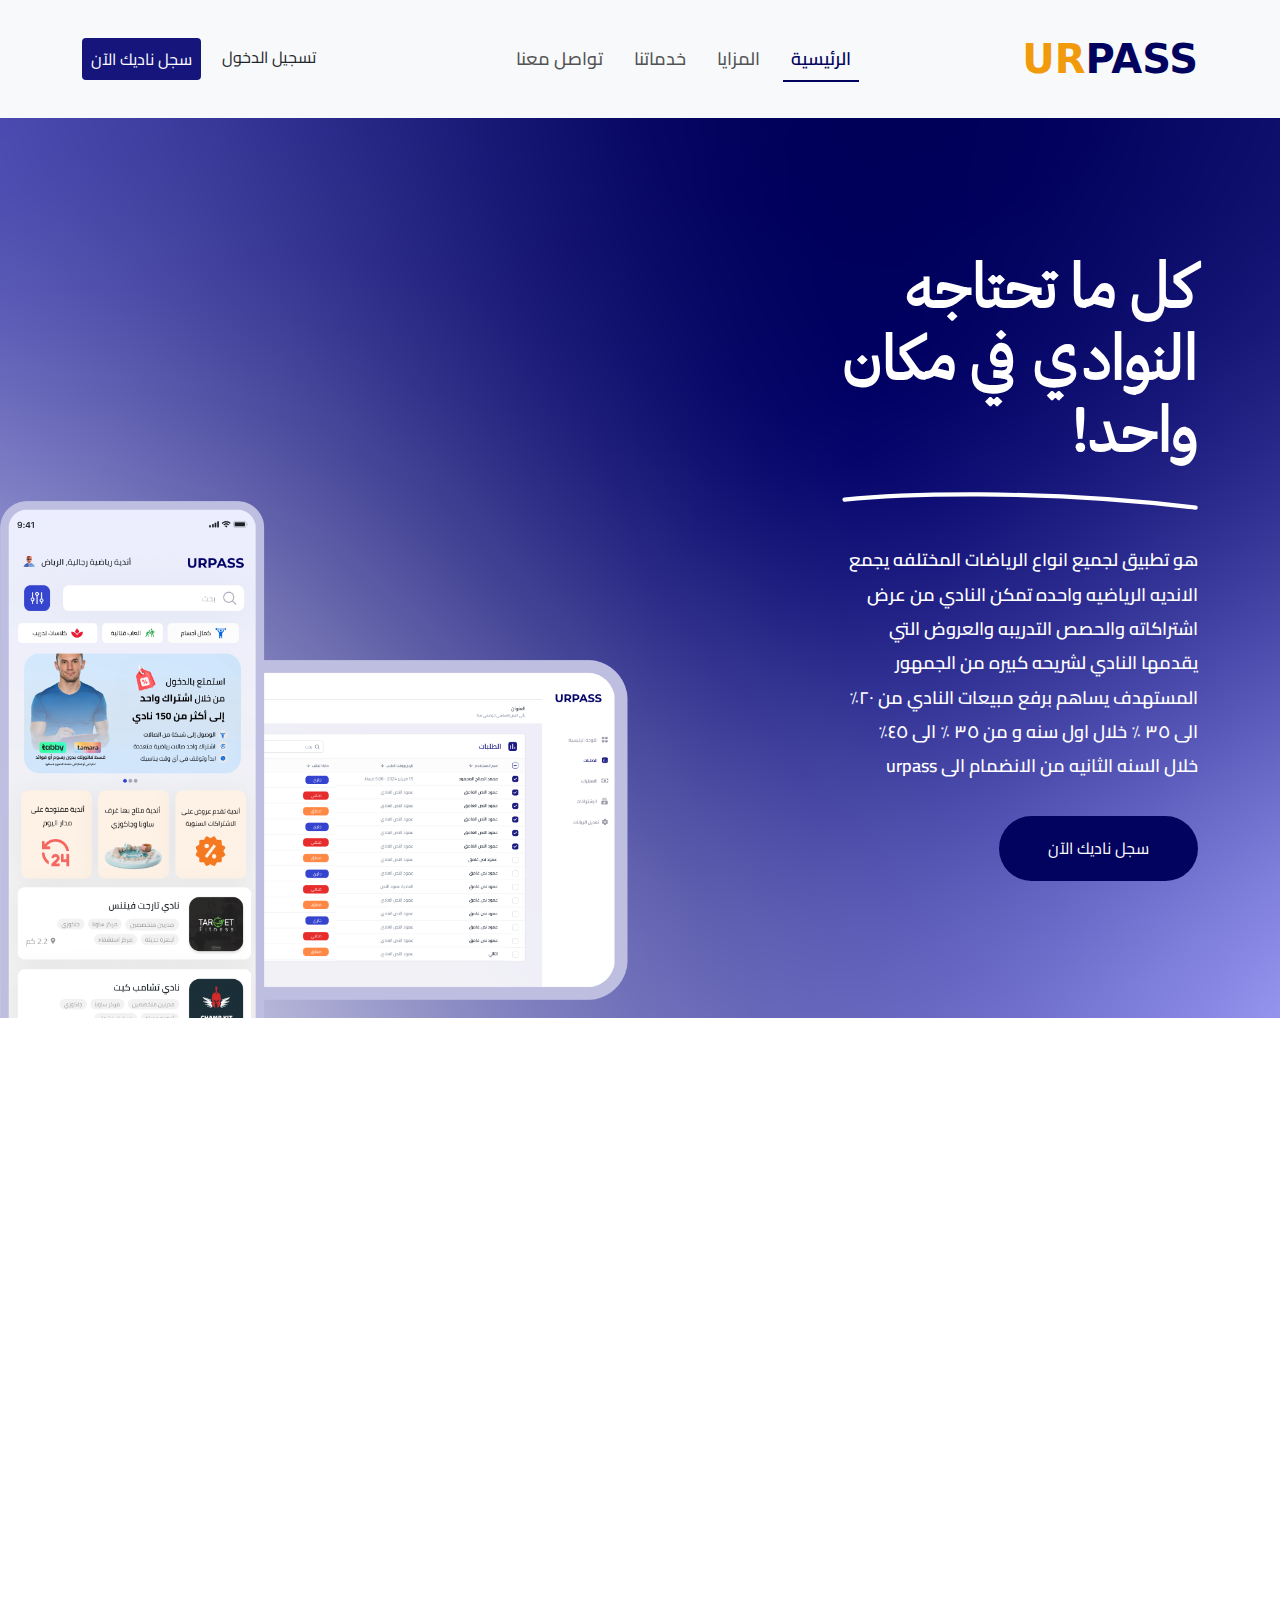
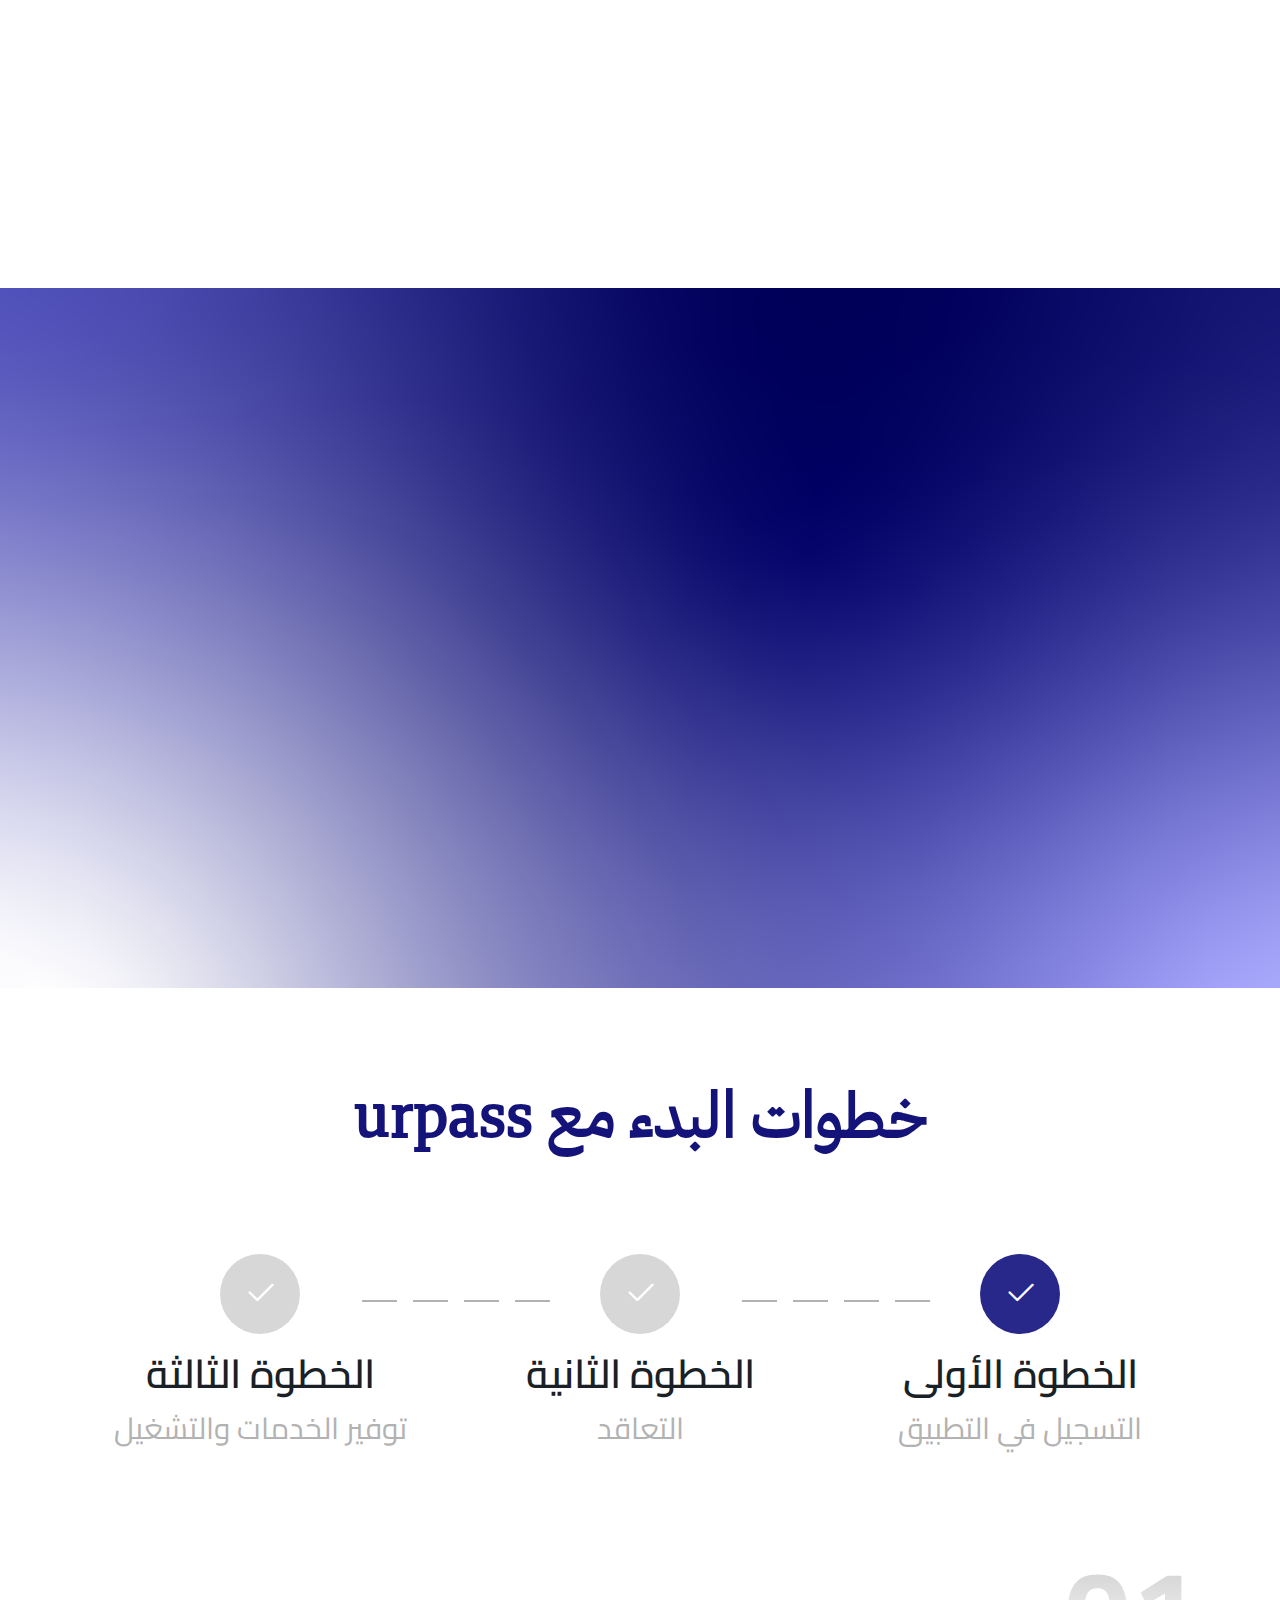
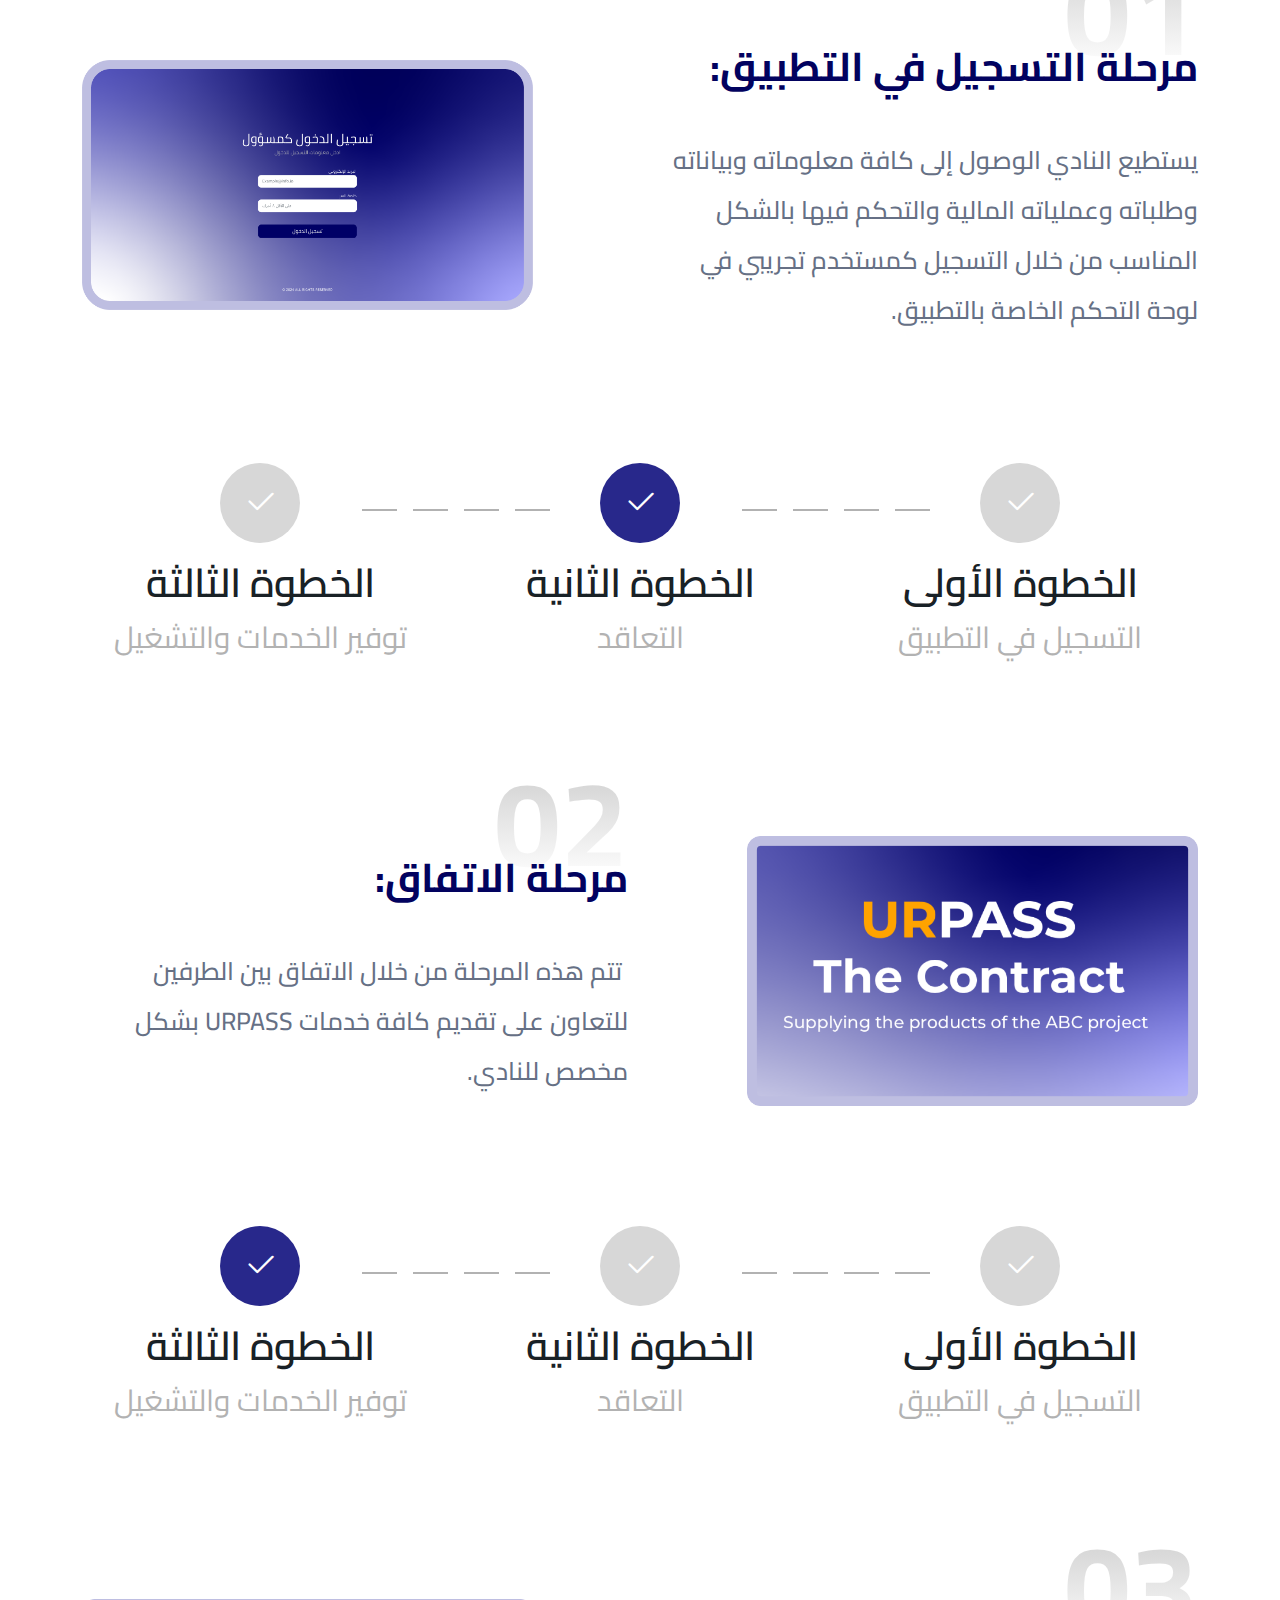
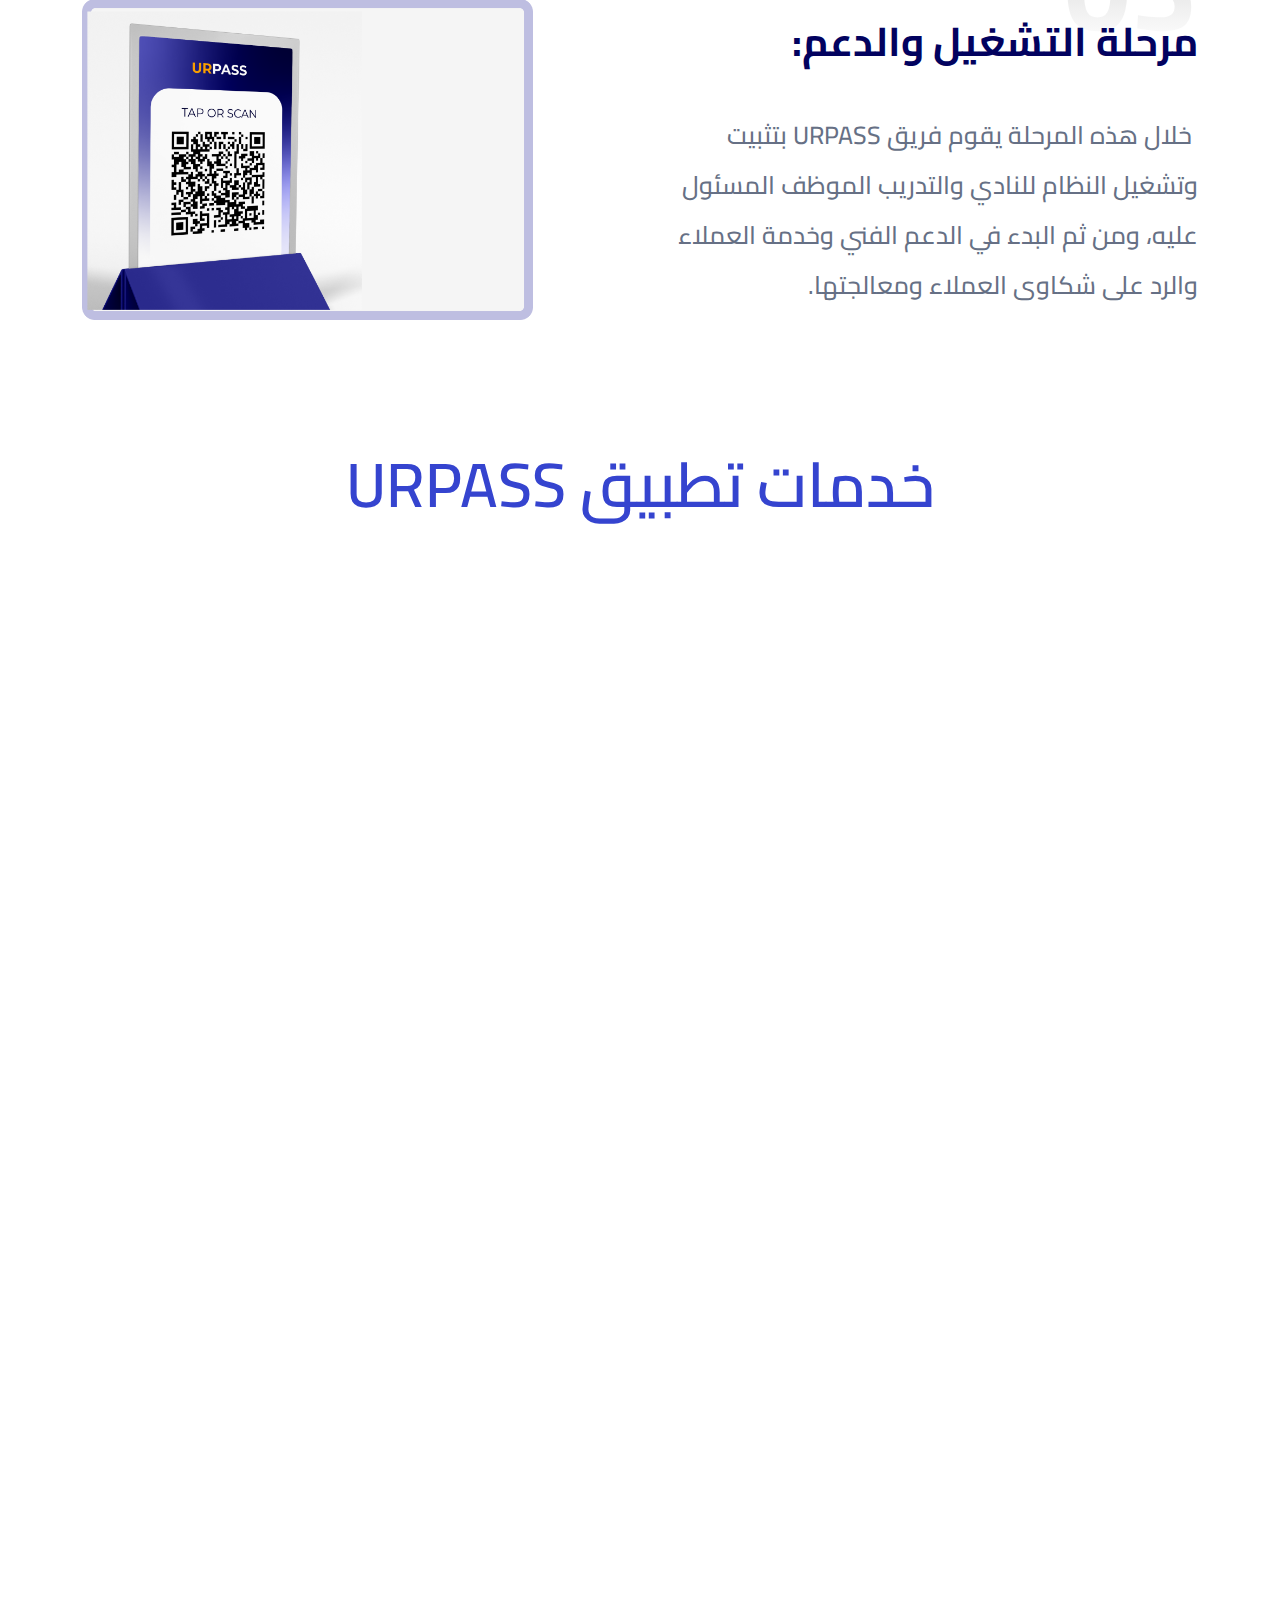
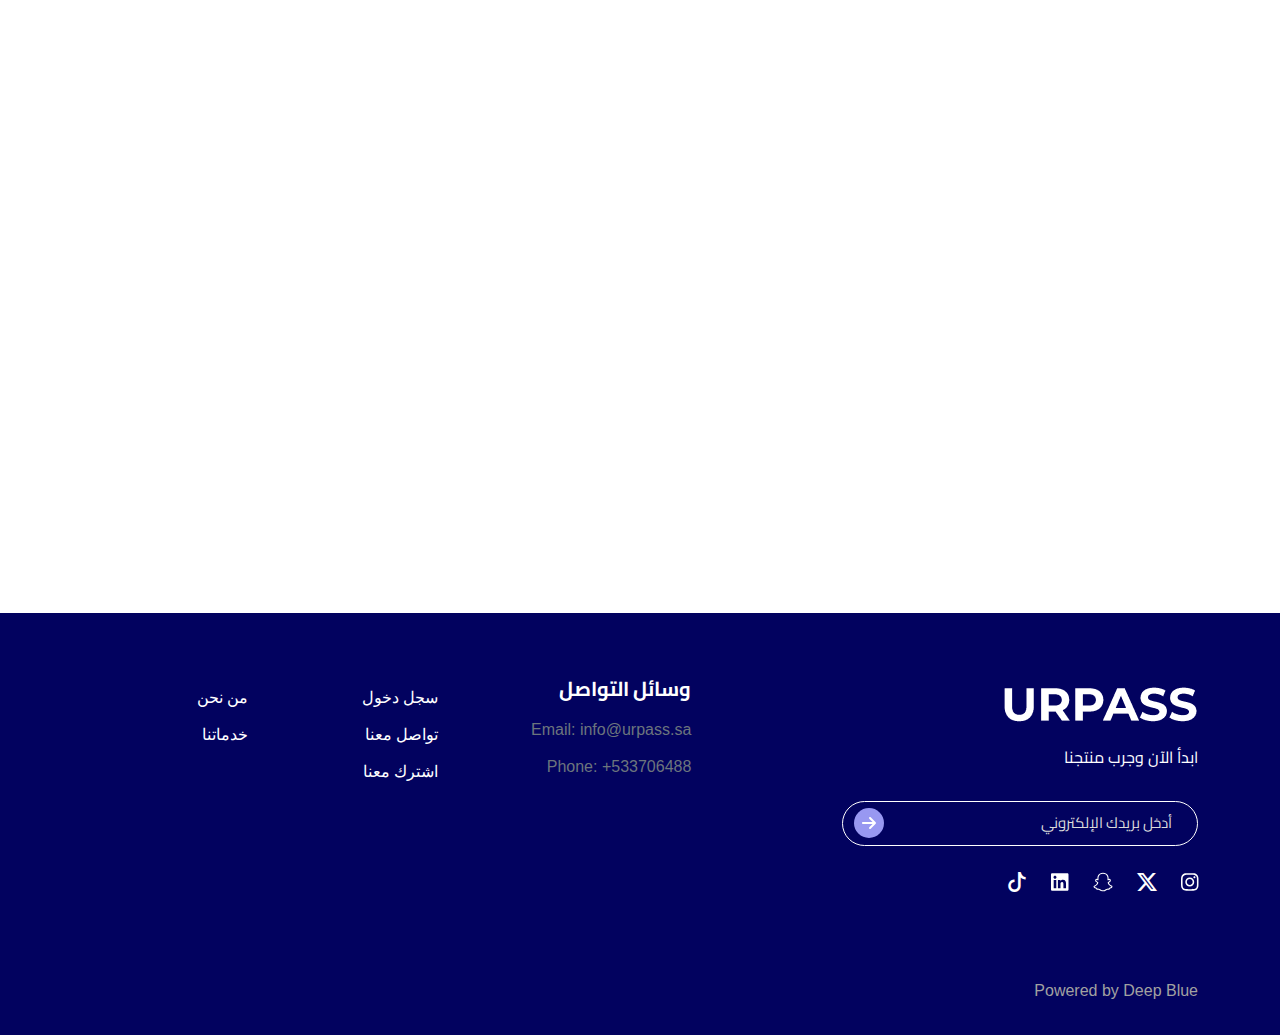
==== commit f94b067e: "add text" ====
--- a/index.html
+++ b/index.html
@@ -68,11 +68,11 @@
                 <img src="images/line.svg" class="img-fluid" alt="" />
               </div>
               <p class="py-3">
-                هو تطبيق لجميع انواع الرياضات المختلفه يجمع الانديه الرياضيه بمنصبه واحده تمكن النادي من عرض اشتراكاته والحصص التدريبه
-                والعروض التي يقدمها النادي لشريحه كبيره من الجمهور المستهدف يساهم برفع مبيعات النادي من ٢٠٪؜ الى ٣٥ ٪؜ خلال اول سنه و من ٣٥
-                ٪؜ الى ٤٥٪؜ خلال السنه الثانيه من الانضمام الى urpass
+                هو تطبيق لجميع انواع الرياضات المختلفه يجمع الانديه الرياضيه واحده تمكن النادي من عرض اشتراكاته والحصص التدريبه والعروض التي
+                يقدمها النادي لشريحه كبيره من الجمهور المستهدف يساهم برفع مبيعات النادي من ٢٠٪؜ الى ٣٥ ٪؜ خلال اول سنه و من ٣٥ ٪؜ الى ٤٥٪؜
+                خلال السنه الثانيه من الانضمام الى urpass
               </p>
-              <div class="mt-3">
+              <div class="mt-3 pb-5">
                 <a class="btn text-white rounded-pill px-5" target="_blank" href="https://beta.urpass.io/register">سجل ناديك الآن</a>
               </div>
             </div>
@@ -127,14 +127,6 @@
                   <li>
                     <strong>⁠تقديم اشتراك مناسب لكل نادي:</strong>
                     <span> يتمكن النادي من طرح اشتراكاته على التطبيق وزيادة عدد المتدربين من خلاله.</span>
-                  </li>
-                  <li>
-                    <strong>متابعة الطلبات وحالتها:</strong>
-                    <span>من خلال لوحة تحكم URPASS يمكن للنادي متابعة جميع طلباته وحالاتها.</span>
-                  </li>
-                  <li>
-                    <strong>⁠العمليات المالية:</strong>
-                    <span>من خلال لوحة تحكم URPASS يستطيع النادي تحديد كل معاملاته المالية ومراجعة حالات كل العمليات.</span>
                   </li>
                 </ul>
               </div>
@@ -391,7 +383,7 @@
     <section class="application-services mt-5 pt-5" id="services">
       <div class="container">
         <div class="title text-center">
-          <h2>خدمات تطبيق Urpass</h2>
+          <h2>خدمات تطبيق <span class="text-uppercase">Urpass</span></h2>
         </div>
         <div class="mt-5 img-app" data-aos="fade-up">
           <img src="images/bg-applcation-1.png" class="img-fluid" alt="" />
@@ -432,7 +424,11 @@
     <div class="subscription mt-5 pt-5" id="subscription" data-aos="fade-up">
       <div class="container">
         <div class="d-block d-lg-flex">
-          <div class="image-wrapper"></div>
+          <div class="image-wrapper">
+            <div class="desc">
+              <p>انضم الينا لسرعة وصولك الي العملاء المستهدفين</p>
+            </div>
+          </div>
           <div class="formdiv col-lg-7">
             <form class="row mt-lg-5 pt-lg-5 p-4">
               <div class="col-md-6 mb-4">
@@ -536,21 +532,14 @@
                 <ul class="link list-unstyled mt-2">
                   <li><a href="#">من نحن</a></li>
                   <li><a href="#">خدماتنا</a></li>
-                  <li><a href="#">ملفنا التعريفي</a></li>
                 </ul>
               </div>
             </div>
           </div>
         </div>
-        <div class="copyrightd row mt-3 align-items-center">
+        <div class="copyrightd row align-items-center">
           <div class="col-md-8">
             <p>Powered by Deep Blue</p>
-          </div>
-          <div class="col-md-2 col-sm-6 mb-2">
-            <a href="#">شروط الخصوصية</a>
-          </div>
-          <div class="col-md-2 col-sm-6 mb-2">
-            <a href="#">الشرطو والقوانين</a>
           </div>
         </div>
       </div>
--- a/css/main.css
+++ b/css/main.css
@@ -133,7 +133,7 @@
   margin-bottom: 10px;
   font-size: 20px;
   font-weight: 600;
-  line-height: 40px;
+  line-height: 35px;
   list-style: square;
 }
 .about-us .desc ul li span {
@@ -328,7 +328,7 @@
 
 /* start subscription */
 .subscription .image-wrapper {
-  background-image: url(../images/subscription.png);
+  background: linear-gradient(0deg, #96969a, #4c4c83, #2a2a6f);
   width: 100%;
   background-size: cover;
   background-position: center;
@@ -338,6 +338,18 @@
   -moz-border-radius: 0 30px 30px 0;
   -ms-border-radius: 0 30px 30px 0;
   -o-border-radius: 0 30px 30px 0;
+  position: relative;
+}
+.subscription .image-wrapper .desc {
+  position: absolute;
+  top: 40%;
+  color: #fff;
+  font-size: 40px;
+  right: 20px;
+  left: 20px;
+  text-align: center;
+  font-weight: 600;
+  font-family: myfont;
 }
 .subscription .formdiv {
   background-color: var(--main-color);
@@ -361,6 +373,9 @@
     -moz-border-radius: 0 0 30px 30px;
     -ms-border-radius: 0 0 30px 30px;
     -o-border-radius: 0 0 30px 30px;
+  }
+  .subscription .image-wrapper .desc {
+    font-size: 30px;
   }
 }
 .subscription .formdiv form label {
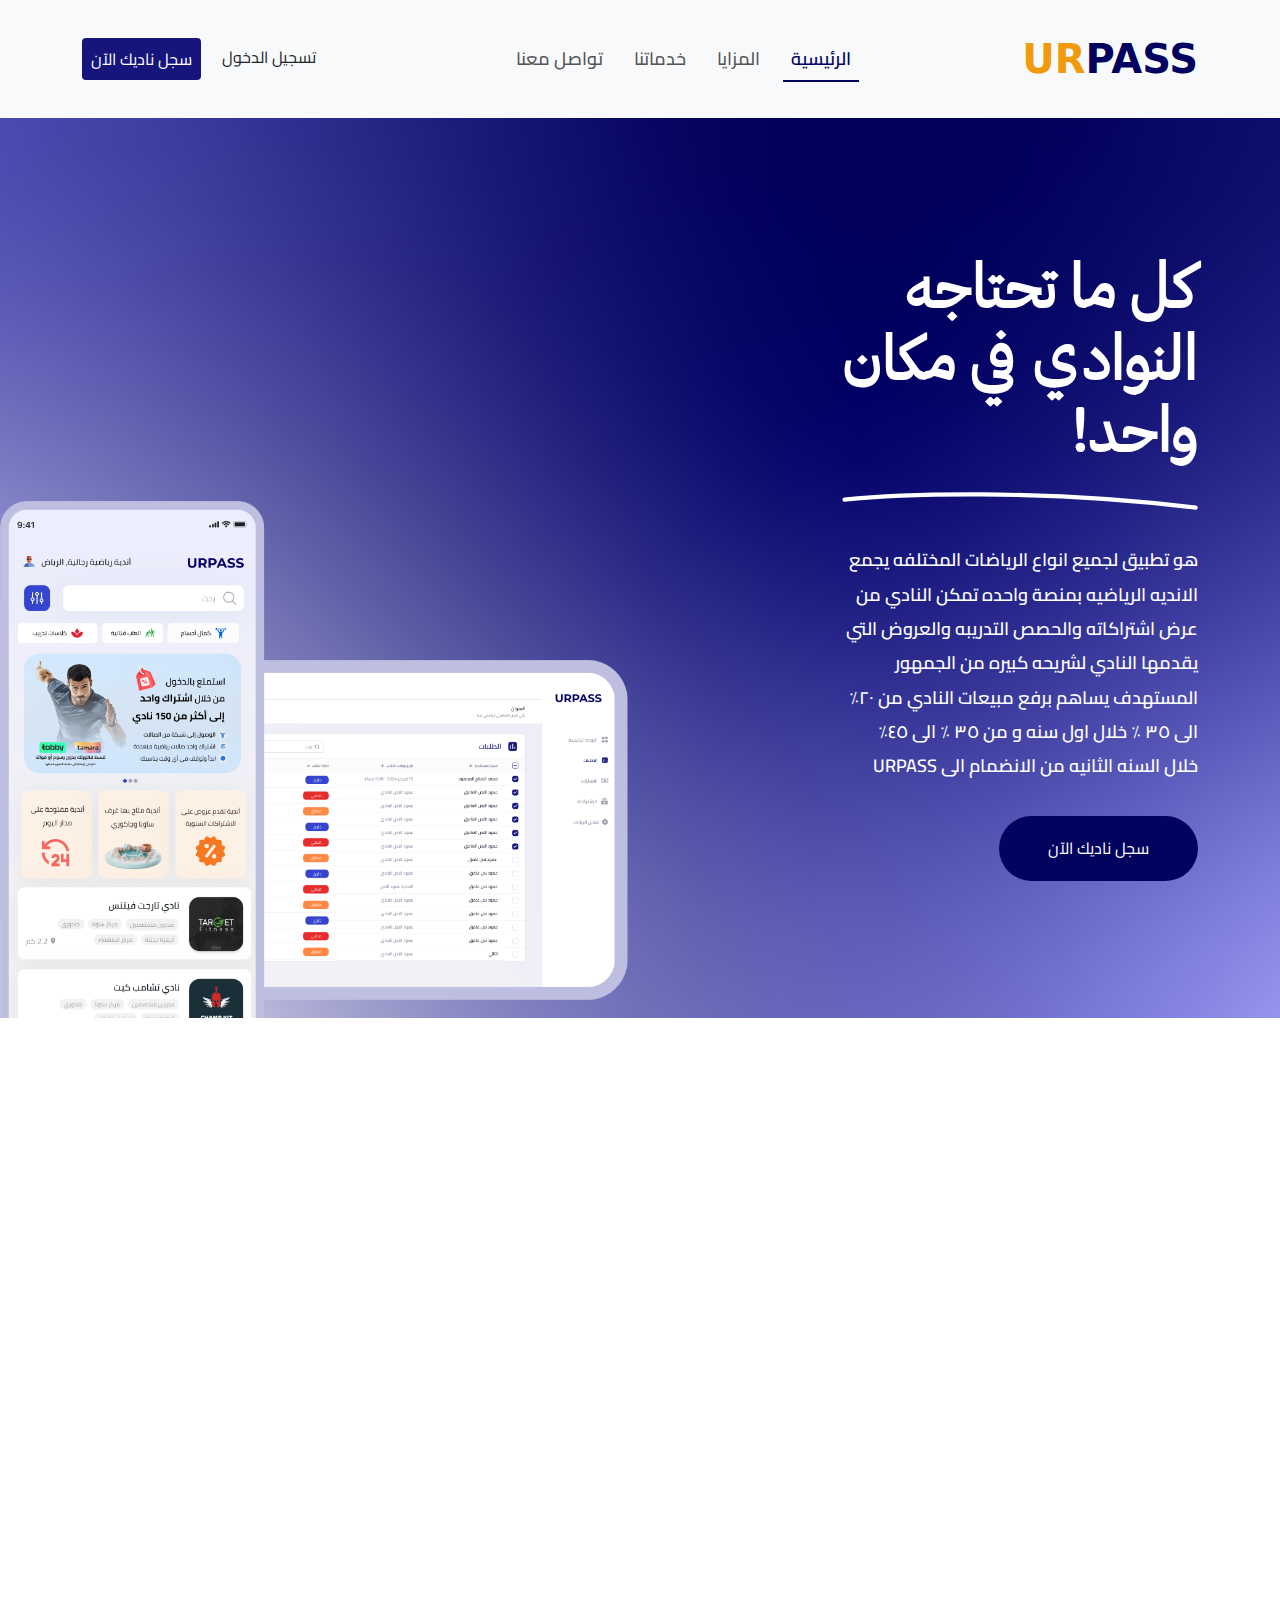
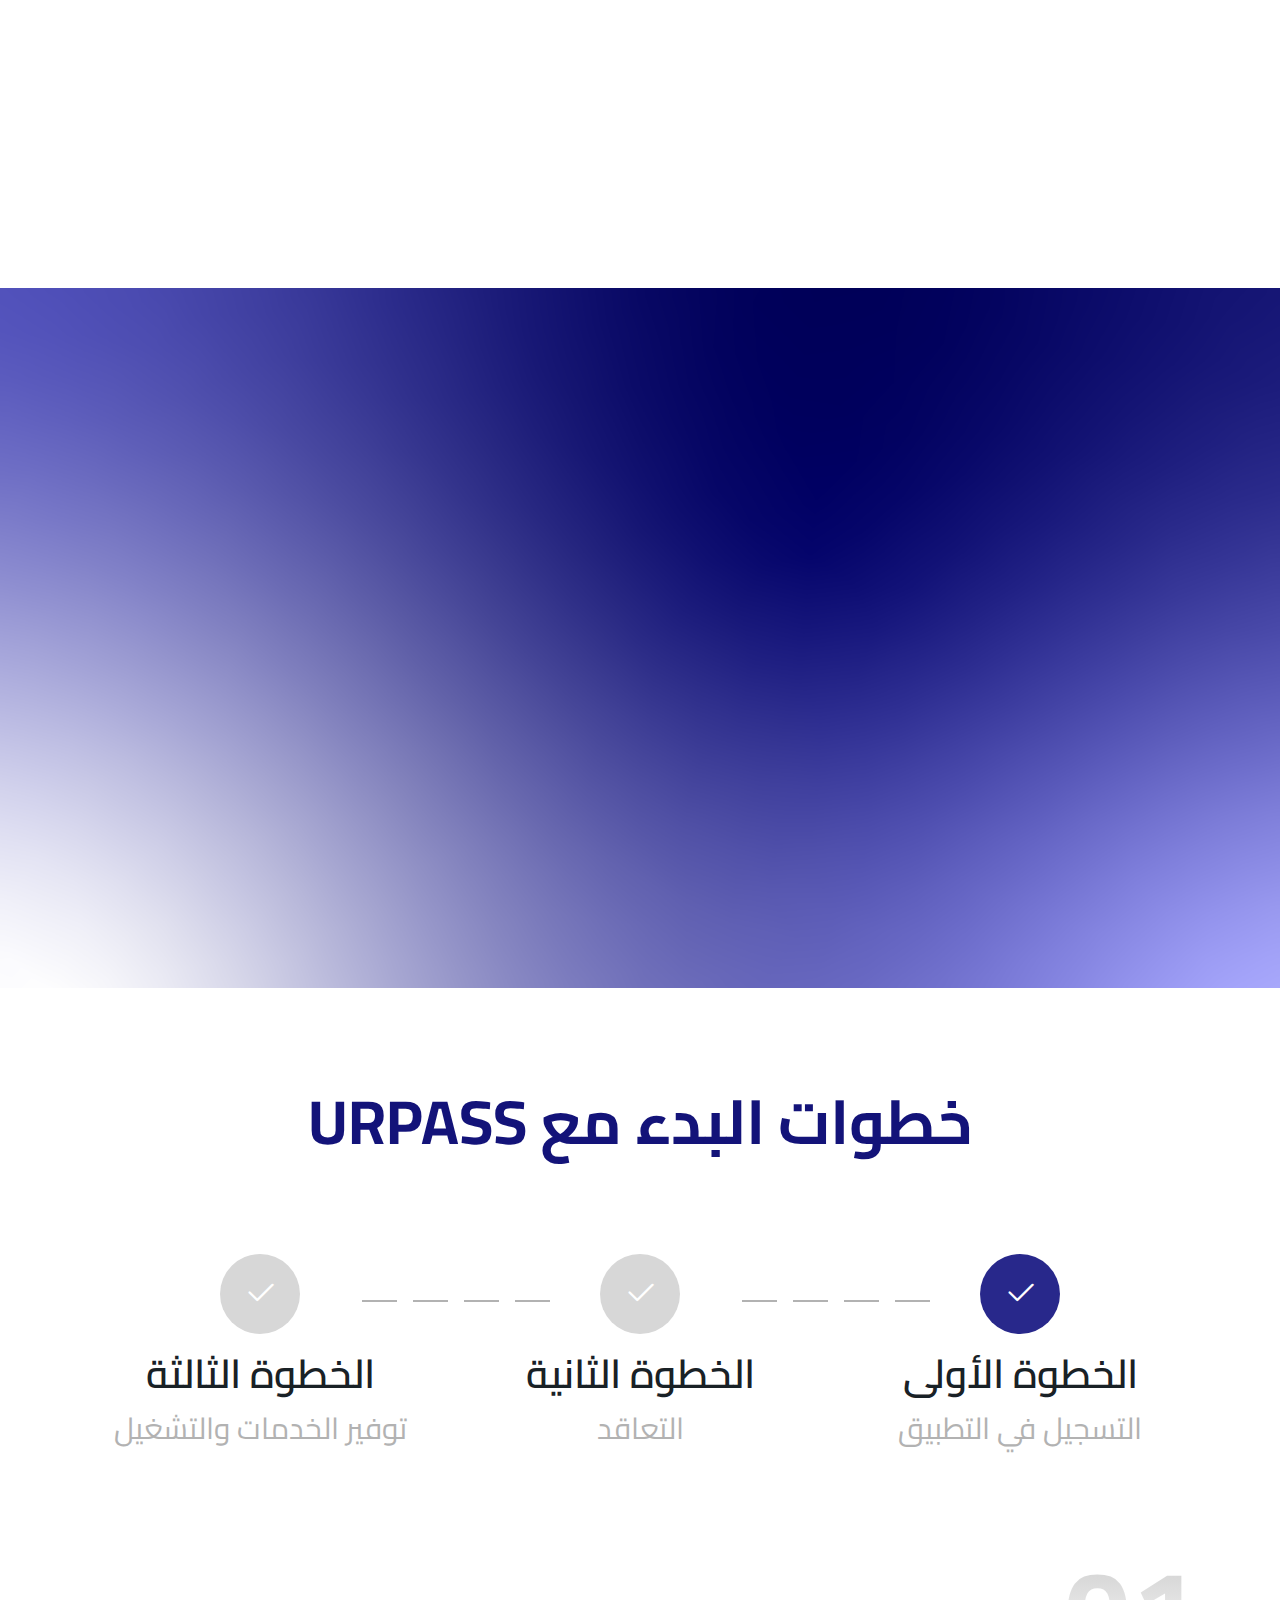
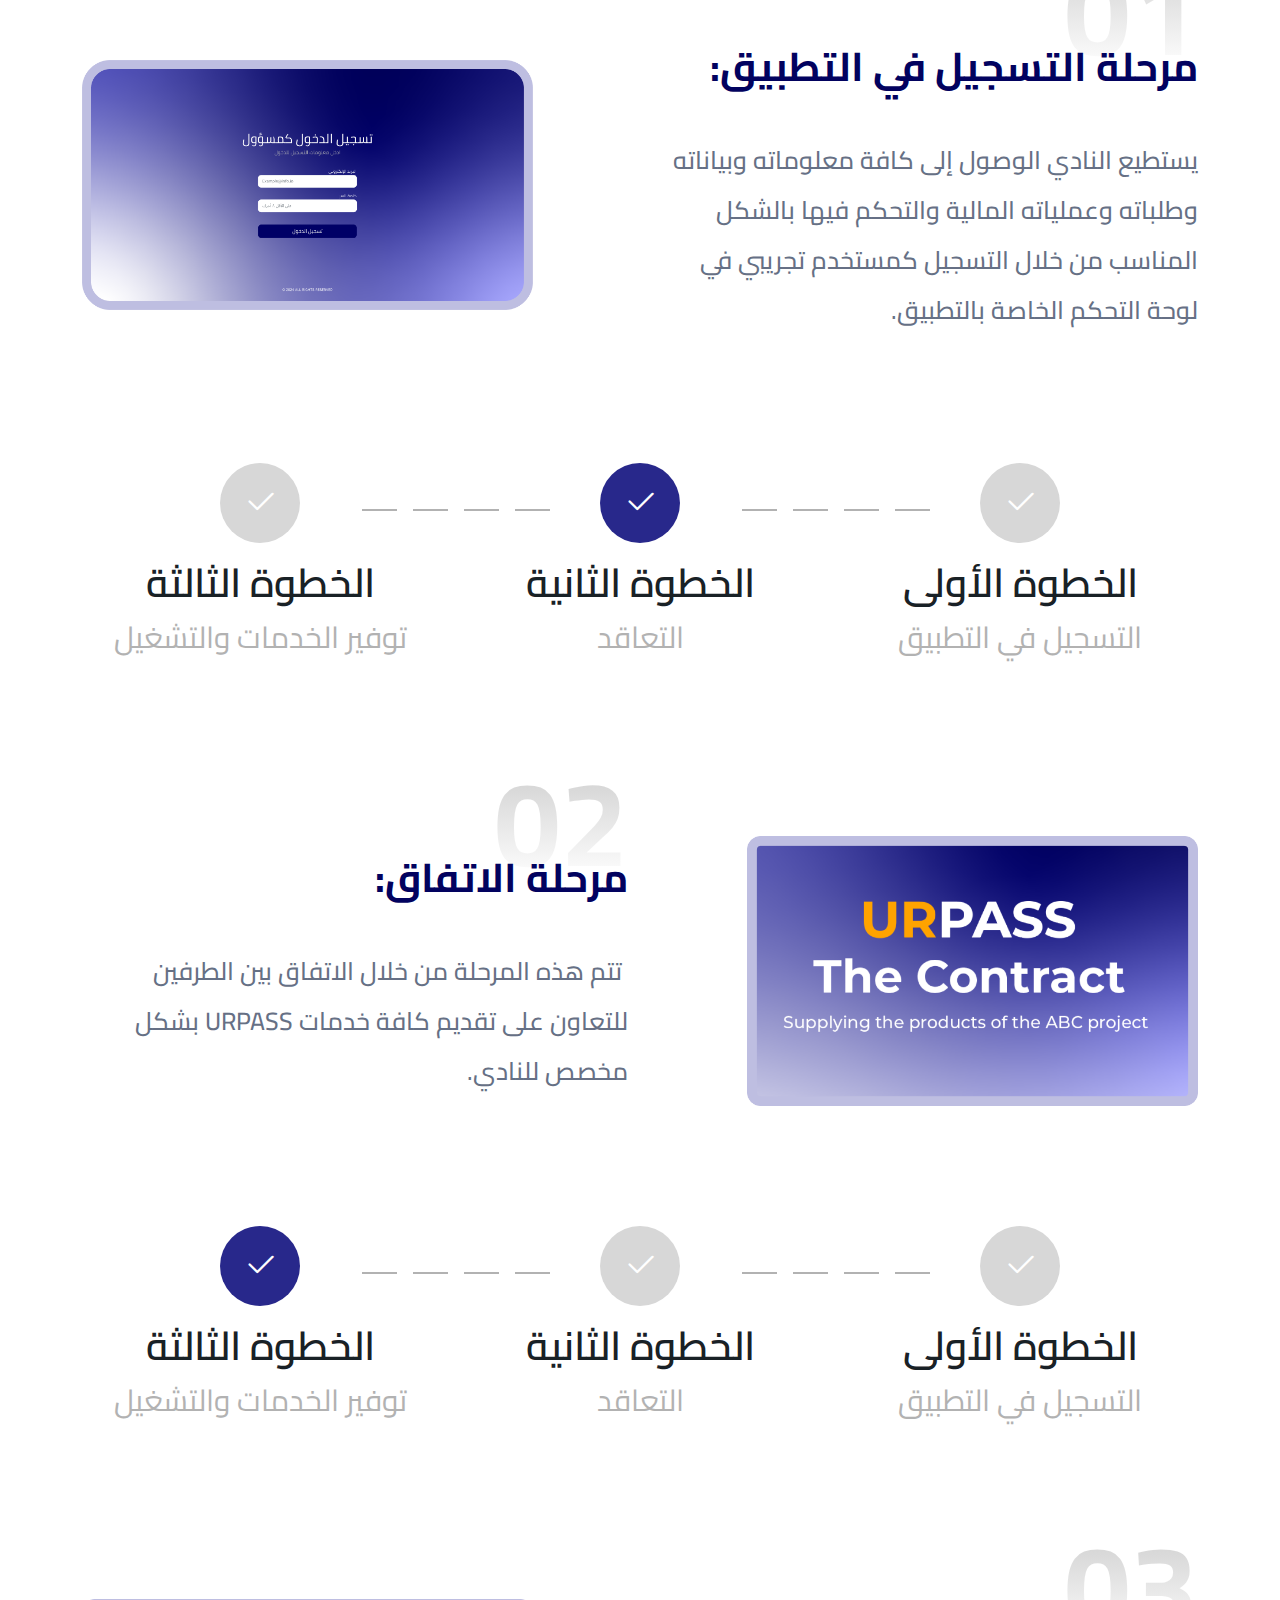
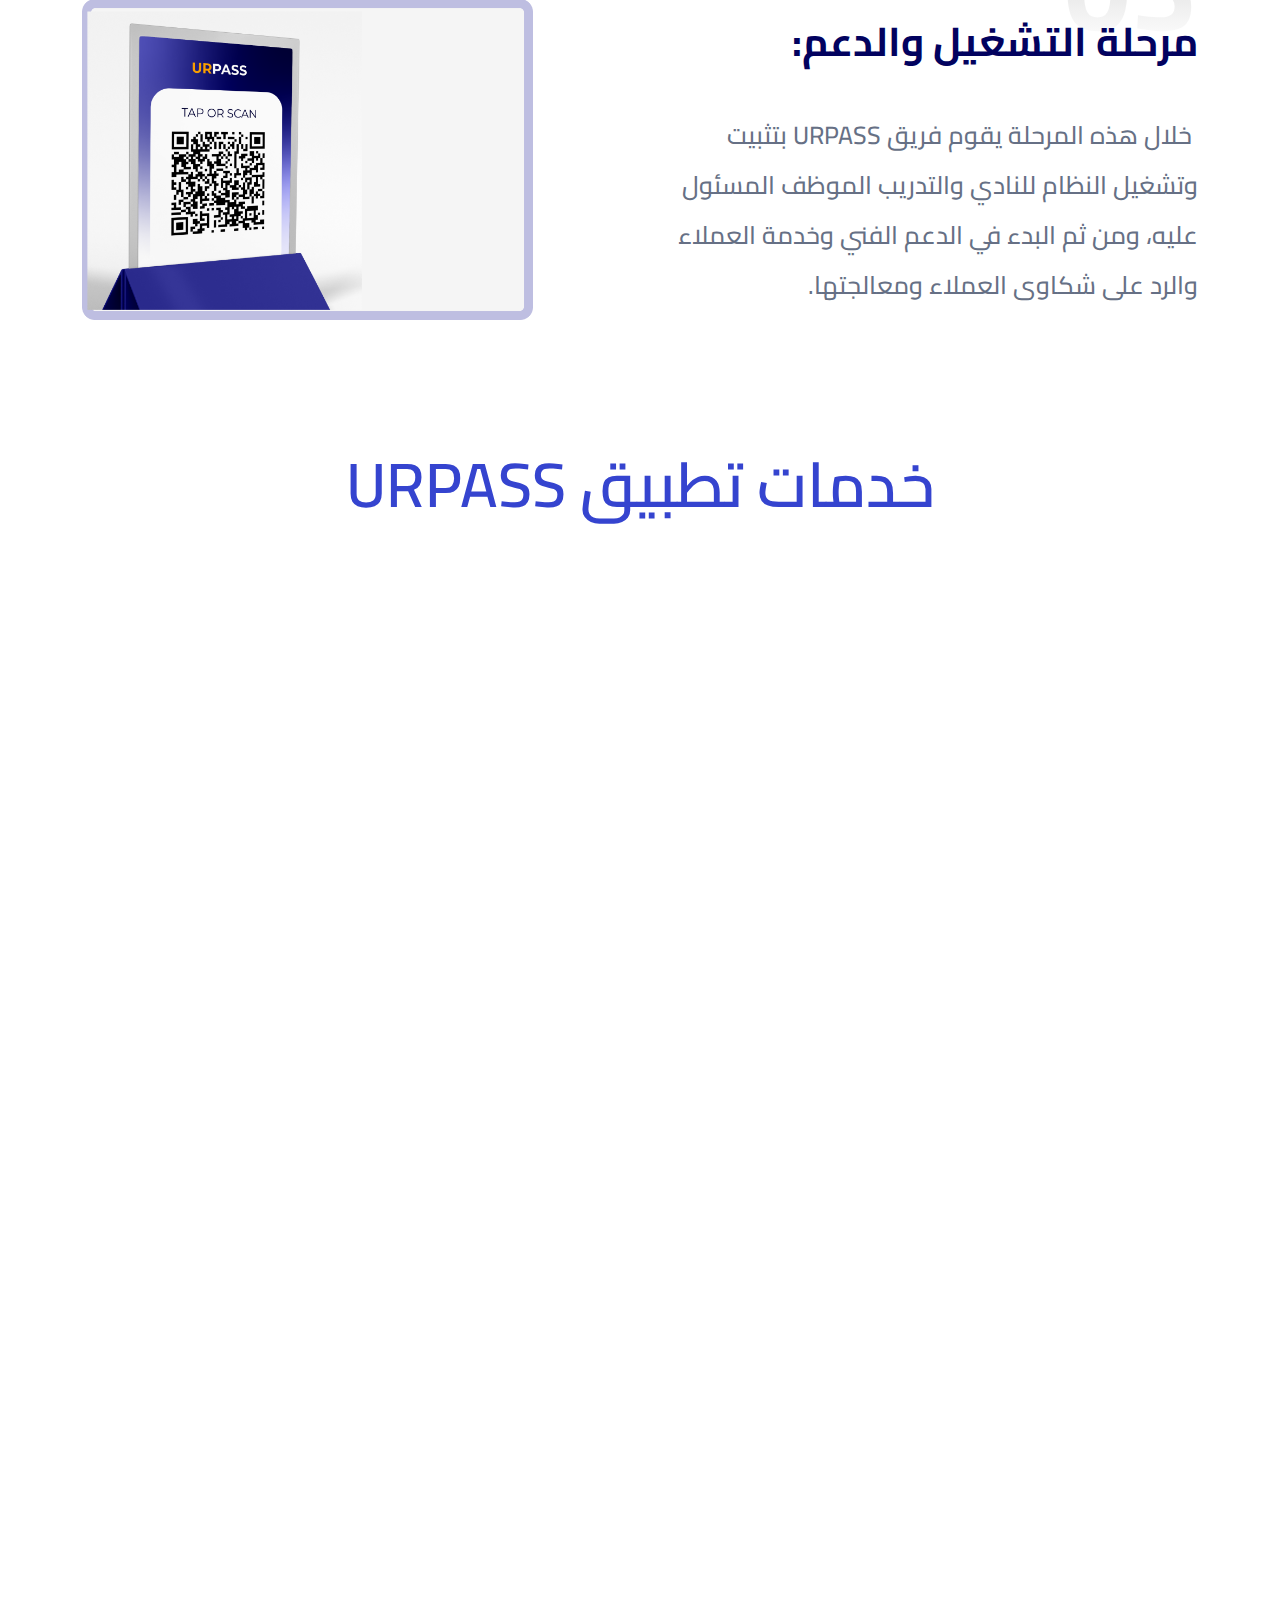
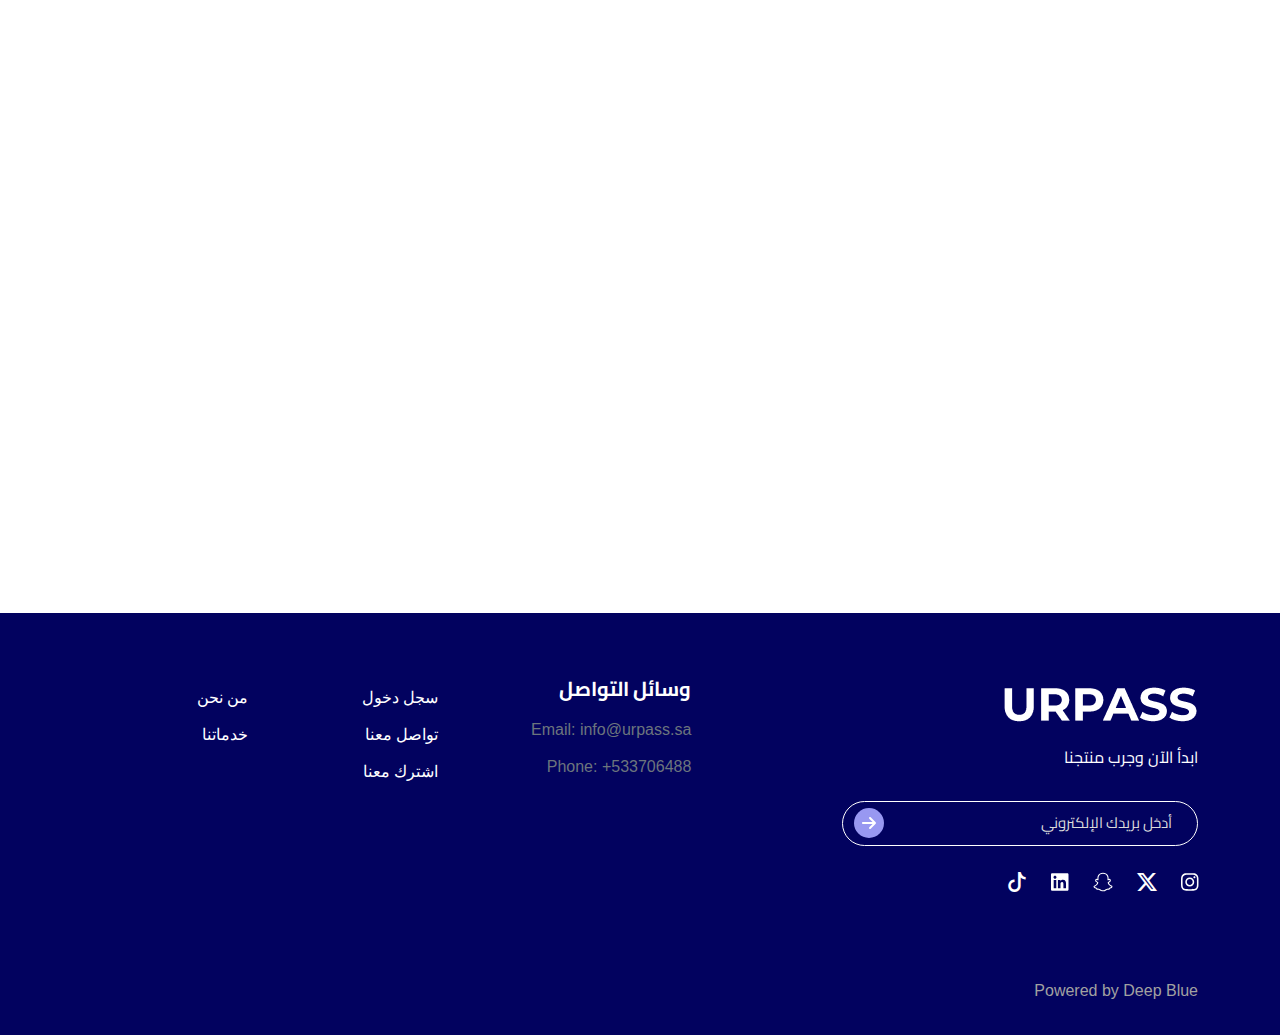
==== commit 231988f4: "new img" ====
--- a/index.html
+++ b/index.html
@@ -68,9 +68,9 @@
                 <img src="images/line.svg" class="img-fluid" alt="" />
               </div>
               <p class="py-3">
-                هو تطبيق لجميع انواع الرياضات المختلفه يجمع الانديه الرياضيه واحده تمكن النادي من عرض اشتراكاته والحصص التدريبه والعروض التي
-                يقدمها النادي لشريحه كبيره من الجمهور المستهدف يساهم برفع مبيعات النادي من ٢٠٪؜ الى ٣٥ ٪؜ خلال اول سنه و من ٣٥ ٪؜ الى ٤٥٪؜
-                خلال السنه الثانيه من الانضمام الى urpass
+                هو تطبيق لجميع انواع الرياضات المختلفه يجمع الانديه الرياضيه بمنصة واحده تمكن النادي من عرض اشتراكاته والحصص التدريبه
+                والعروض التي يقدمها النادي لشريحه كبيره من الجمهور المستهدف يساهم برفع مبيعات النادي من ٢٠٪؜ الى ٣٥ ٪؜ خلال اول سنه و من ٣٥
+                ٪؜ الى ٤٥٪؜ خلال السنه الثانيه من الانضمام الى <span class="text-uppercase">Urpass</span>
               </p>
               <div class="mt-3 pb-5">
                 <a class="btn text-white rounded-pill px-5" target="_blank" href="https://beta.urpass.io/register">سجل ناديك الآن</a>
@@ -172,7 +172,7 @@
     <section class="steps-urpass mt-5 pt-5">
       <div class="container">
         <div class="title text-center">
-          <h2>خطوات البدء مع urpass</h2>
+          <h2>خطوات البدء مع <span class="text-uppercase">Urpass</span></h2>
         </div>
         <div class="row progressBarItem mt-5 pt-5">
           <div class="col-lg-4 mb-3">
@@ -426,7 +426,7 @@
         <div class="d-block d-lg-flex">
           <div class="image-wrapper">
             <div class="desc">
-              <p>انضم الينا لسرعة وصولك الي العملاء المستهدفين</p>
+              <p>انضم الينا لسرعة وصولك الى العملاء المستهدفين</p>
             </div>
           </div>
           <div class="formdiv col-lg-7">
--- a/css/main.css
+++ b/css/main.css
@@ -193,7 +193,6 @@
 
 /* start steps-urpass ----- */
 .steps-urpass .title h2 {
-  font-family: myfont;
   font-size: 61.84px;
   font-weight: 700;
   color: #131379;
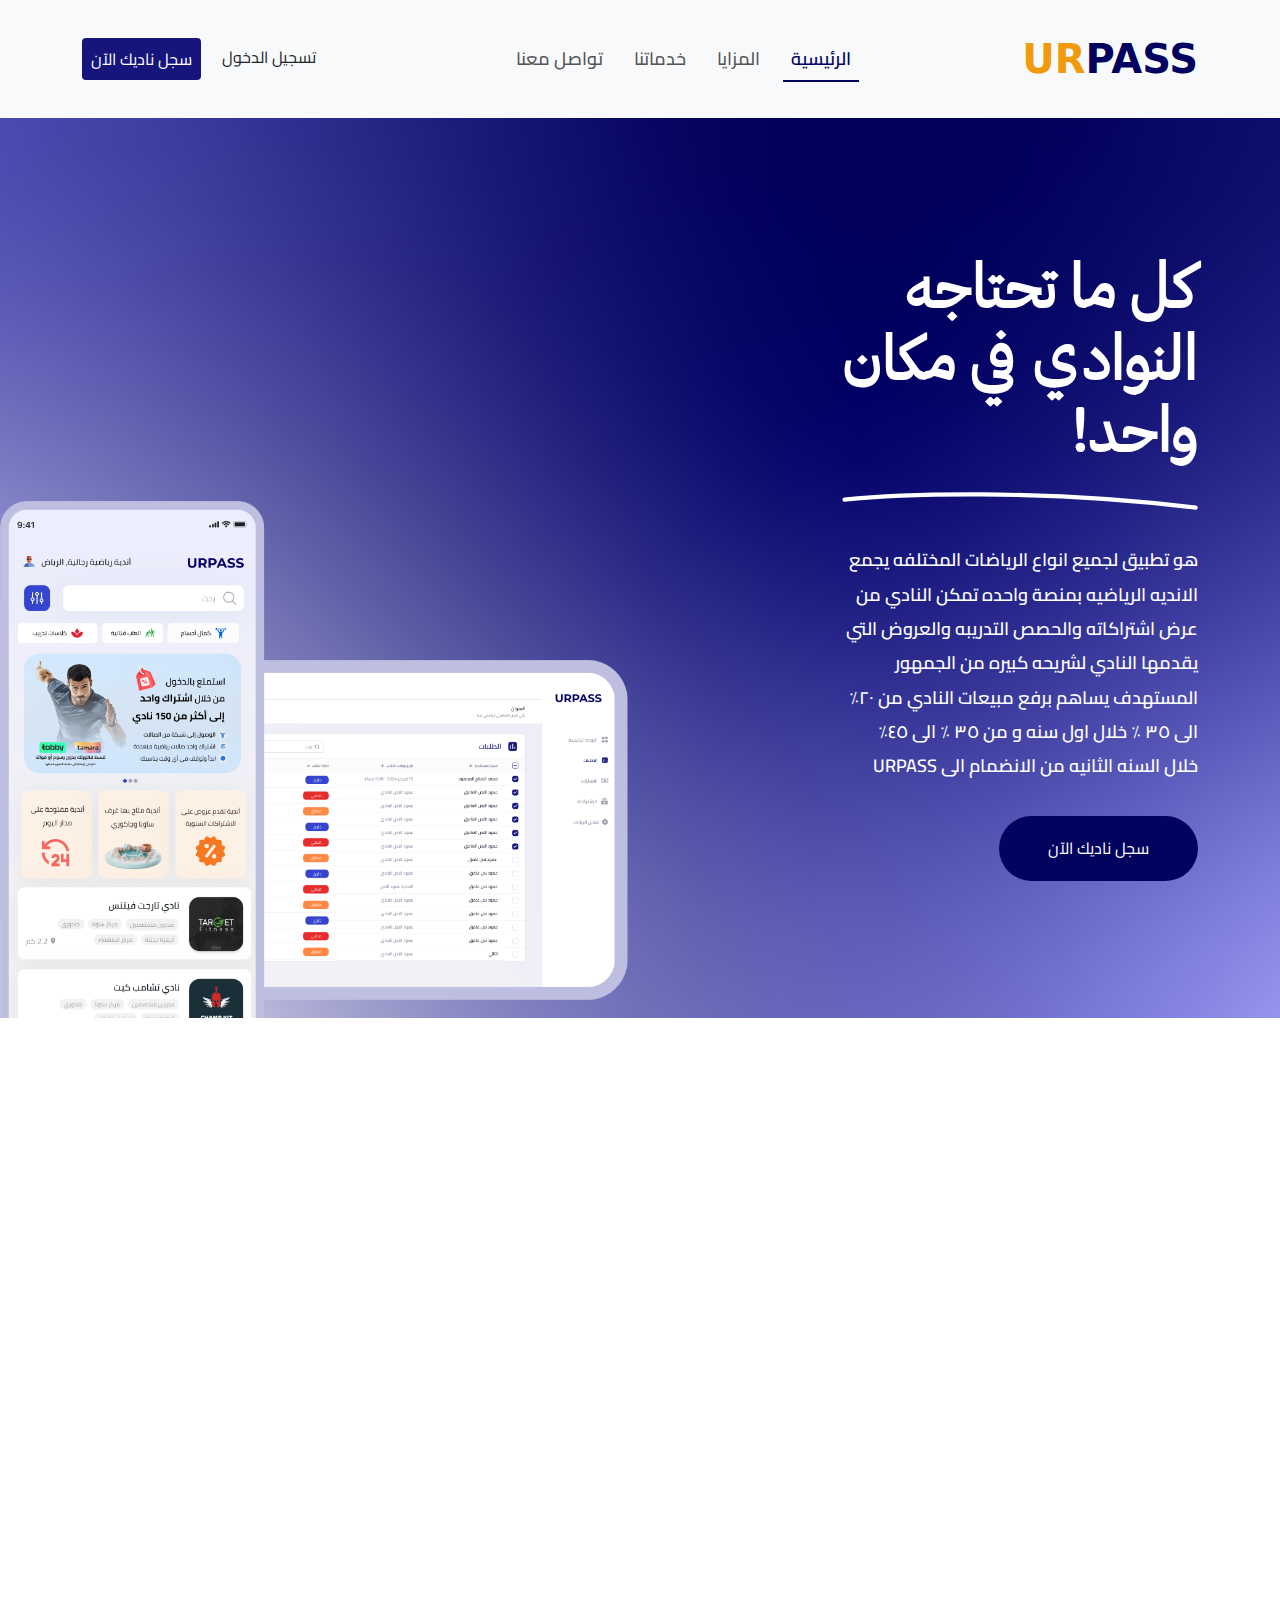
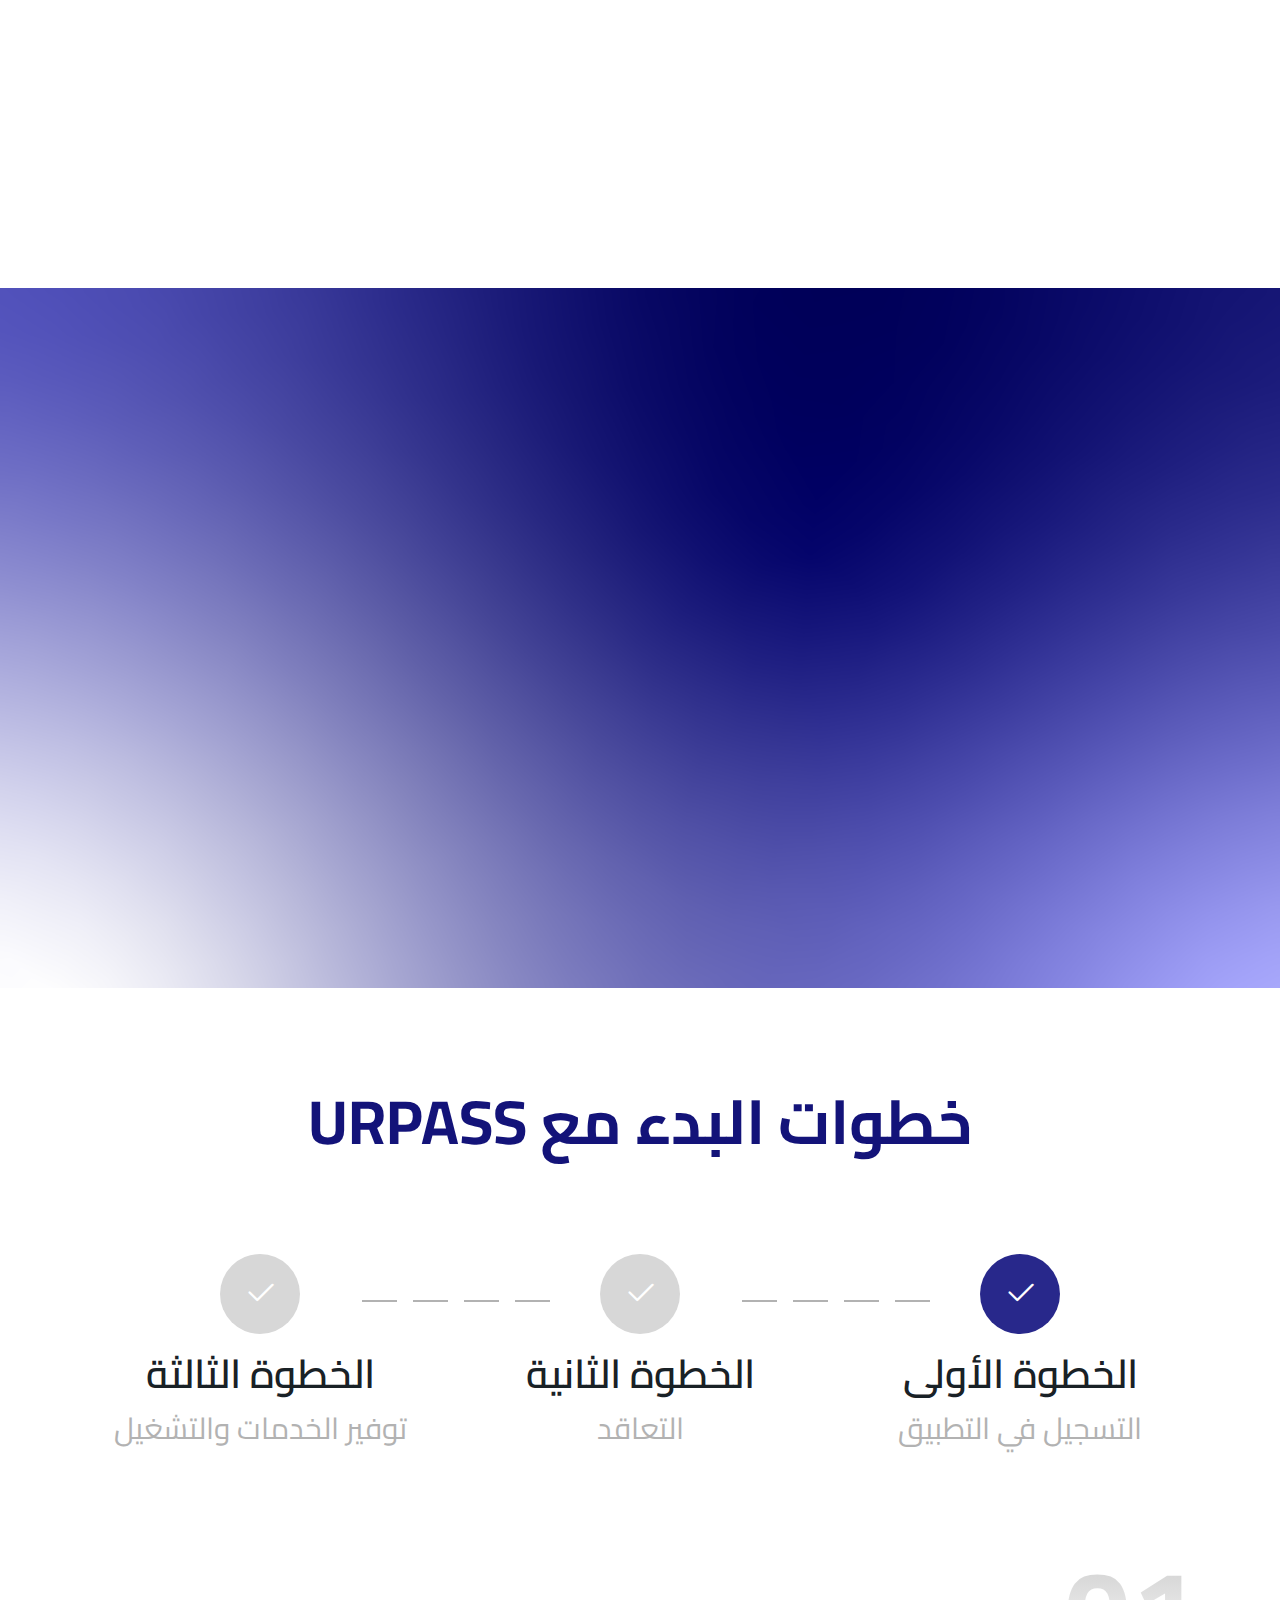
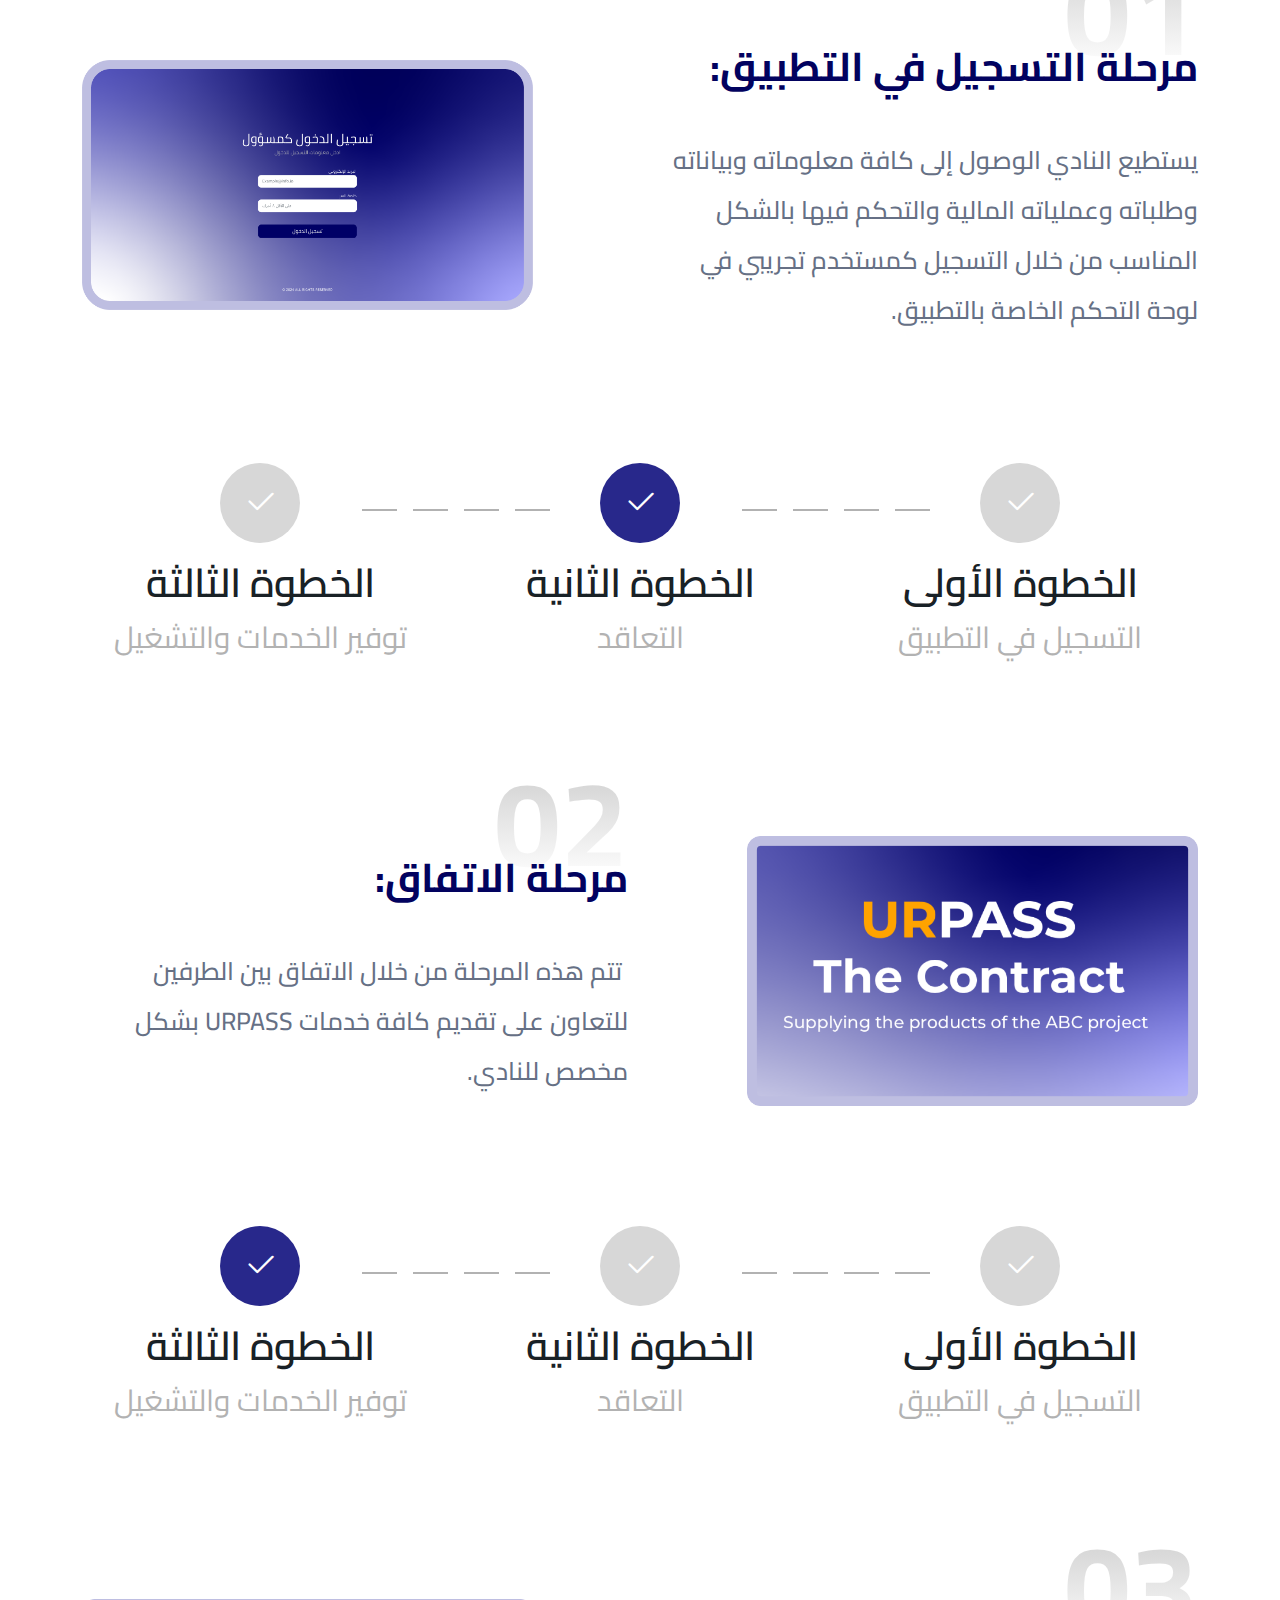
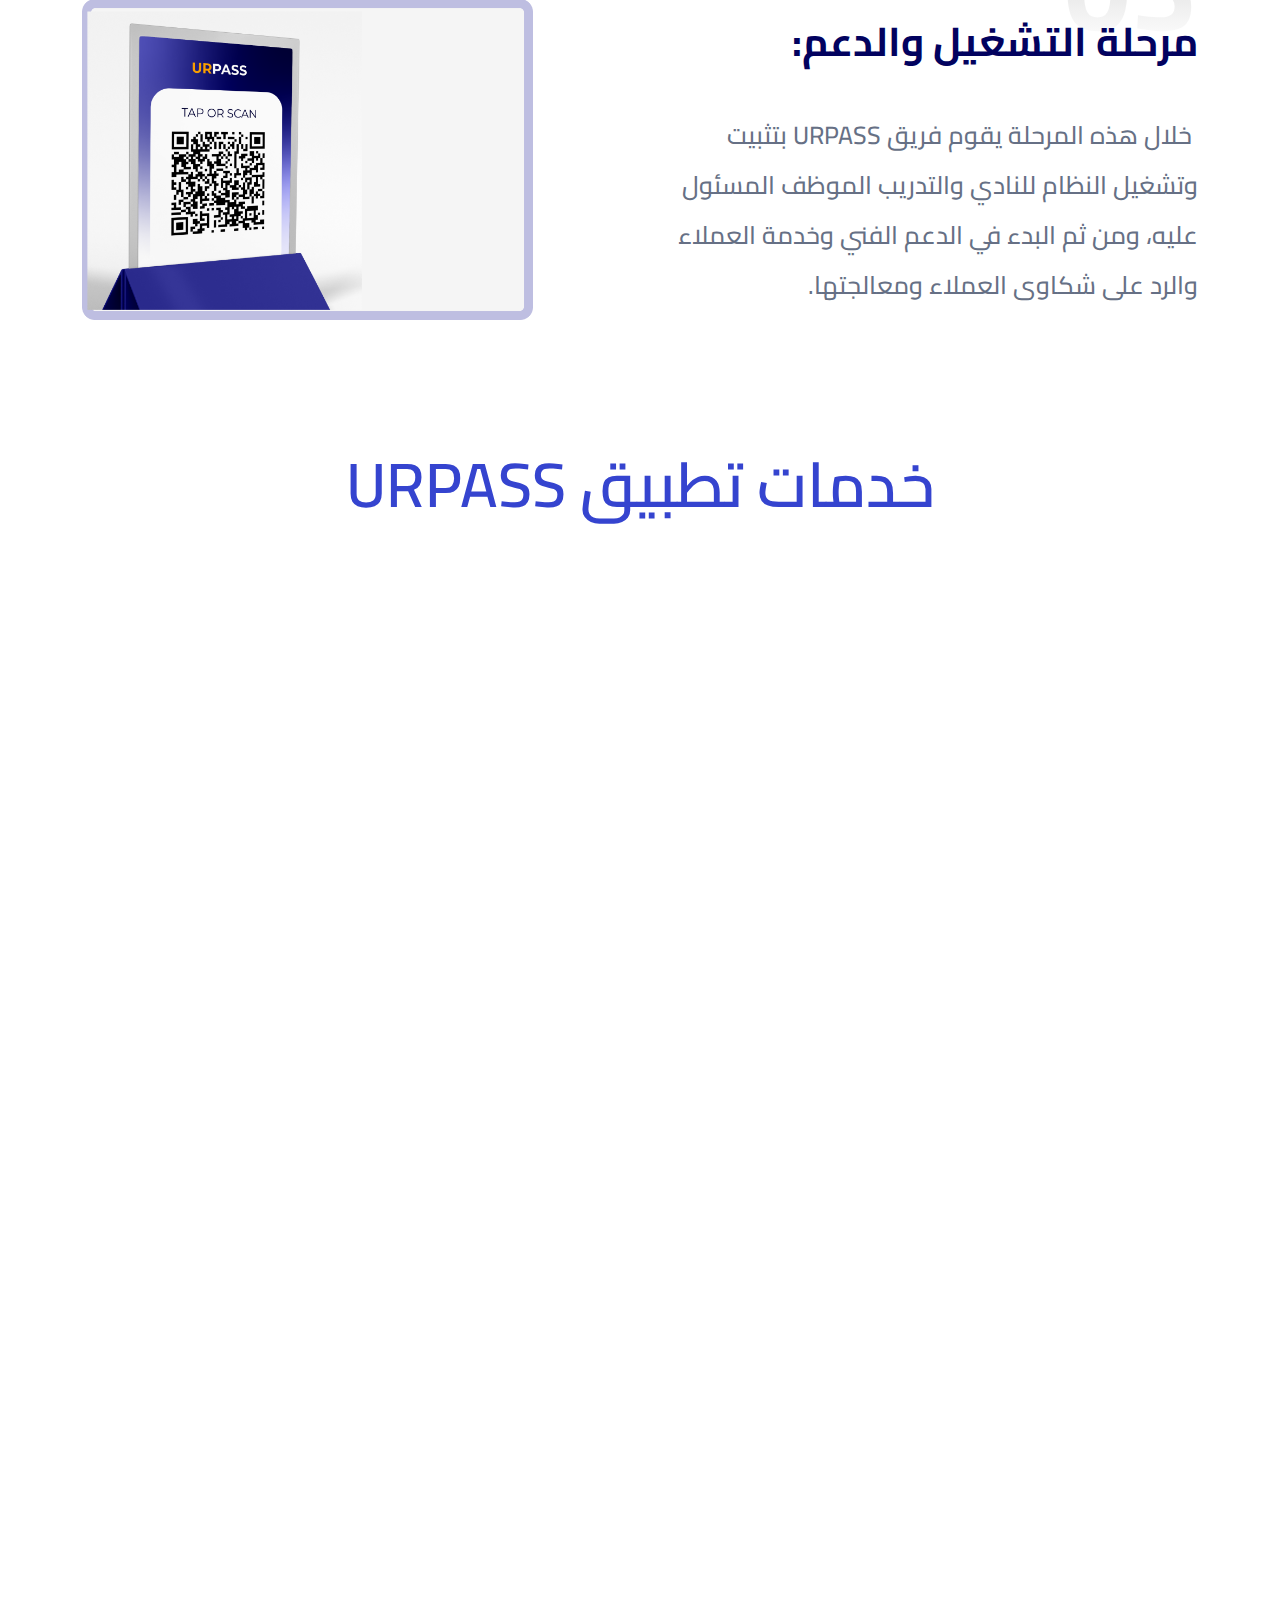
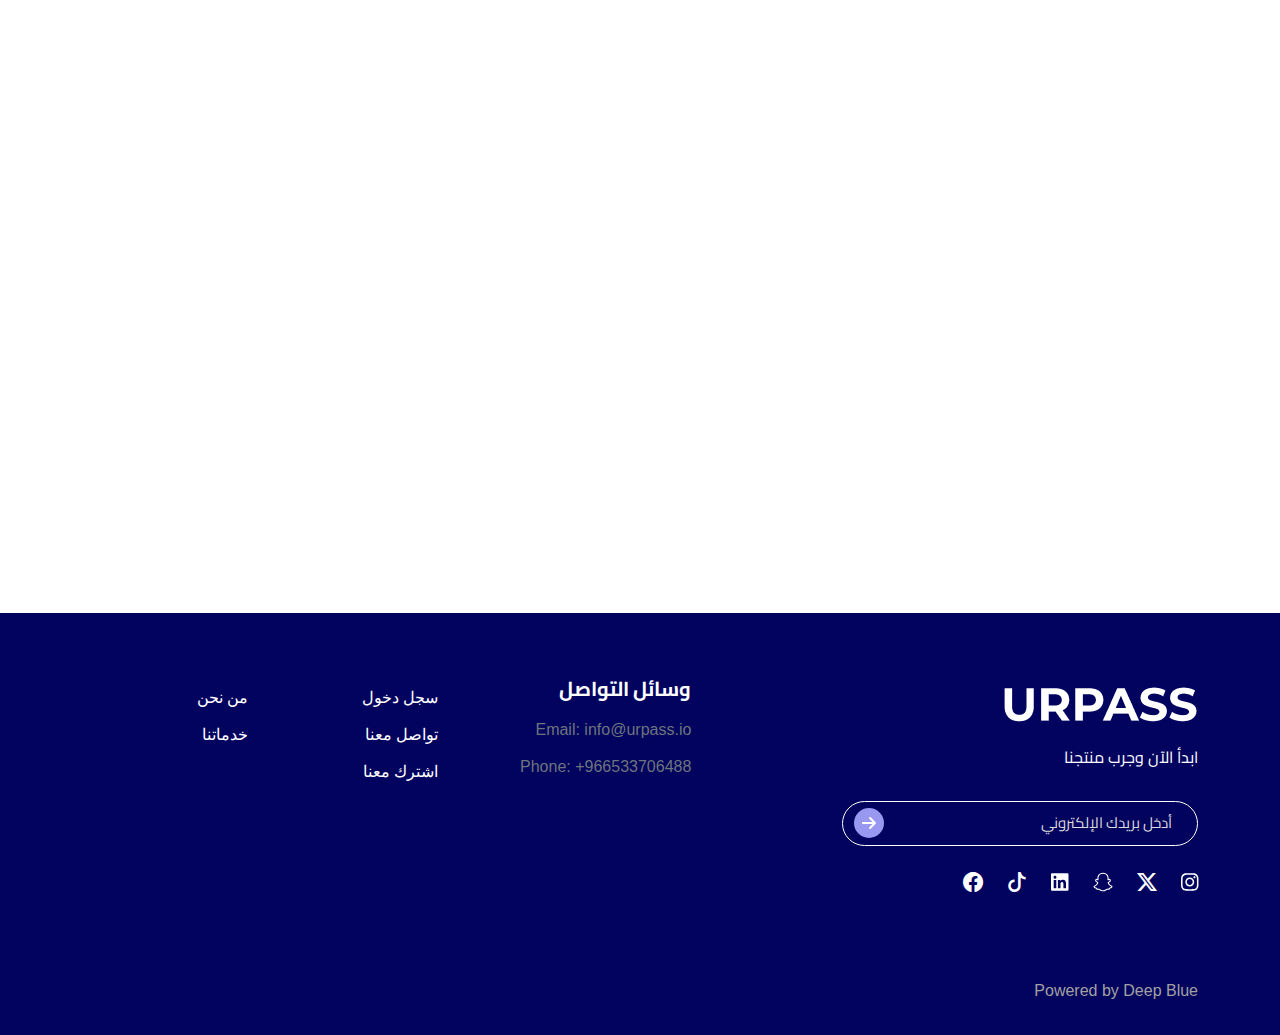
==== commit 8889bfed: "text" ====
--- a/index.html
+++ b/index.html
@@ -483,19 +483,22 @@
               </div>
               <ul class="list-unstyled mt-4 d-flex gap-4">
                 <li>
-                  <a href="#"><i class="fa-brands fa-instagram fa-lg"></i></a>
+                  <a href="https://www.instagram.com/urpass_sa" target="_blank"><i class="fa-brands fa-instagram fa-lg"></i></a>
                 </li>
                 <li>
-                  <a href="#"><i class="bi bi-twitter-x fa-lg"></i></a>
+                  <a href="https://x.com/URPASS_SA" target="_blank"><i class="bi bi-twitter-x fa-lg"></i></a>
                 </li>
                 <li>
-                  <a href="#"><i class="fa-brands fa-snapchat fa-lg"></i></a>
+                  <a href="#" target="_blank"><i class="fa-brands fa-snapchat fa-lg"></i></a>
                 </li>
                 <li>
-                  <a href="#"><i class="fa-brands fa-linkedin fa-lg"></i></a>
+                  <a href="https://linkedin.com/company/urpass" target="_blank"><i class="fa-brands fa-linkedin fa-lg"></i></a>
                 </li>
                 <li>
-                  <a href="#"><i class="bi bi-tiktok fa-lg"></i></a>
+                  <a href="https://www.tiktok.com/@urpass_sa" target="_blank"><i class="bi bi-tiktok fa-lg"></i></a>
+                </li>
+                <li>
+                  <a href="https://www.facebook.com/profile.php?id=61562023558467" target="_blank"><i class="bi bi-facebook fa-lg"></i></a>
                 </li>
               </ul>
             </div>
@@ -505,8 +508,8 @@
               <div class="col-lg-4 col-md-4 col-sm-6 mb-3">
                 <h5 class="fw-bold mb-3">وسائل التواصل</h5>
                 <ul class="link list-unstyled mt-2">
-                  <li><a href="#" class="text-secondary">Email: info@urpass.sa</a></li>
-                  <li><a href="#" class="text-secondary">Phone: +533706488</a></li>
+                  <li><a href="#" class="text-secondary">Email: info@urpass.io</a></li>
+                  <li><a href="#" class="text-secondary">Phone: +966533706488</a></li>
                   <li>
                     <iframe
                       src="https://www.google.com/maps/embed?pb=!1m18!1m12!1m3!1d3621.9779312148735!2d46.77718519999999!3d24.7962092!2m3!1f0!2f0!3f0!3m2!1i1024!2i768!4f13.1!3m3!1m2!1s0x3e2eff7dc5116e0f%3A0xc8fd7e3215fe0499!2sDeep%20Blue%20System%20Solutions!5e0!3m2!1sar!2seg!4v1717944328282!5m2!1sar!2seg"
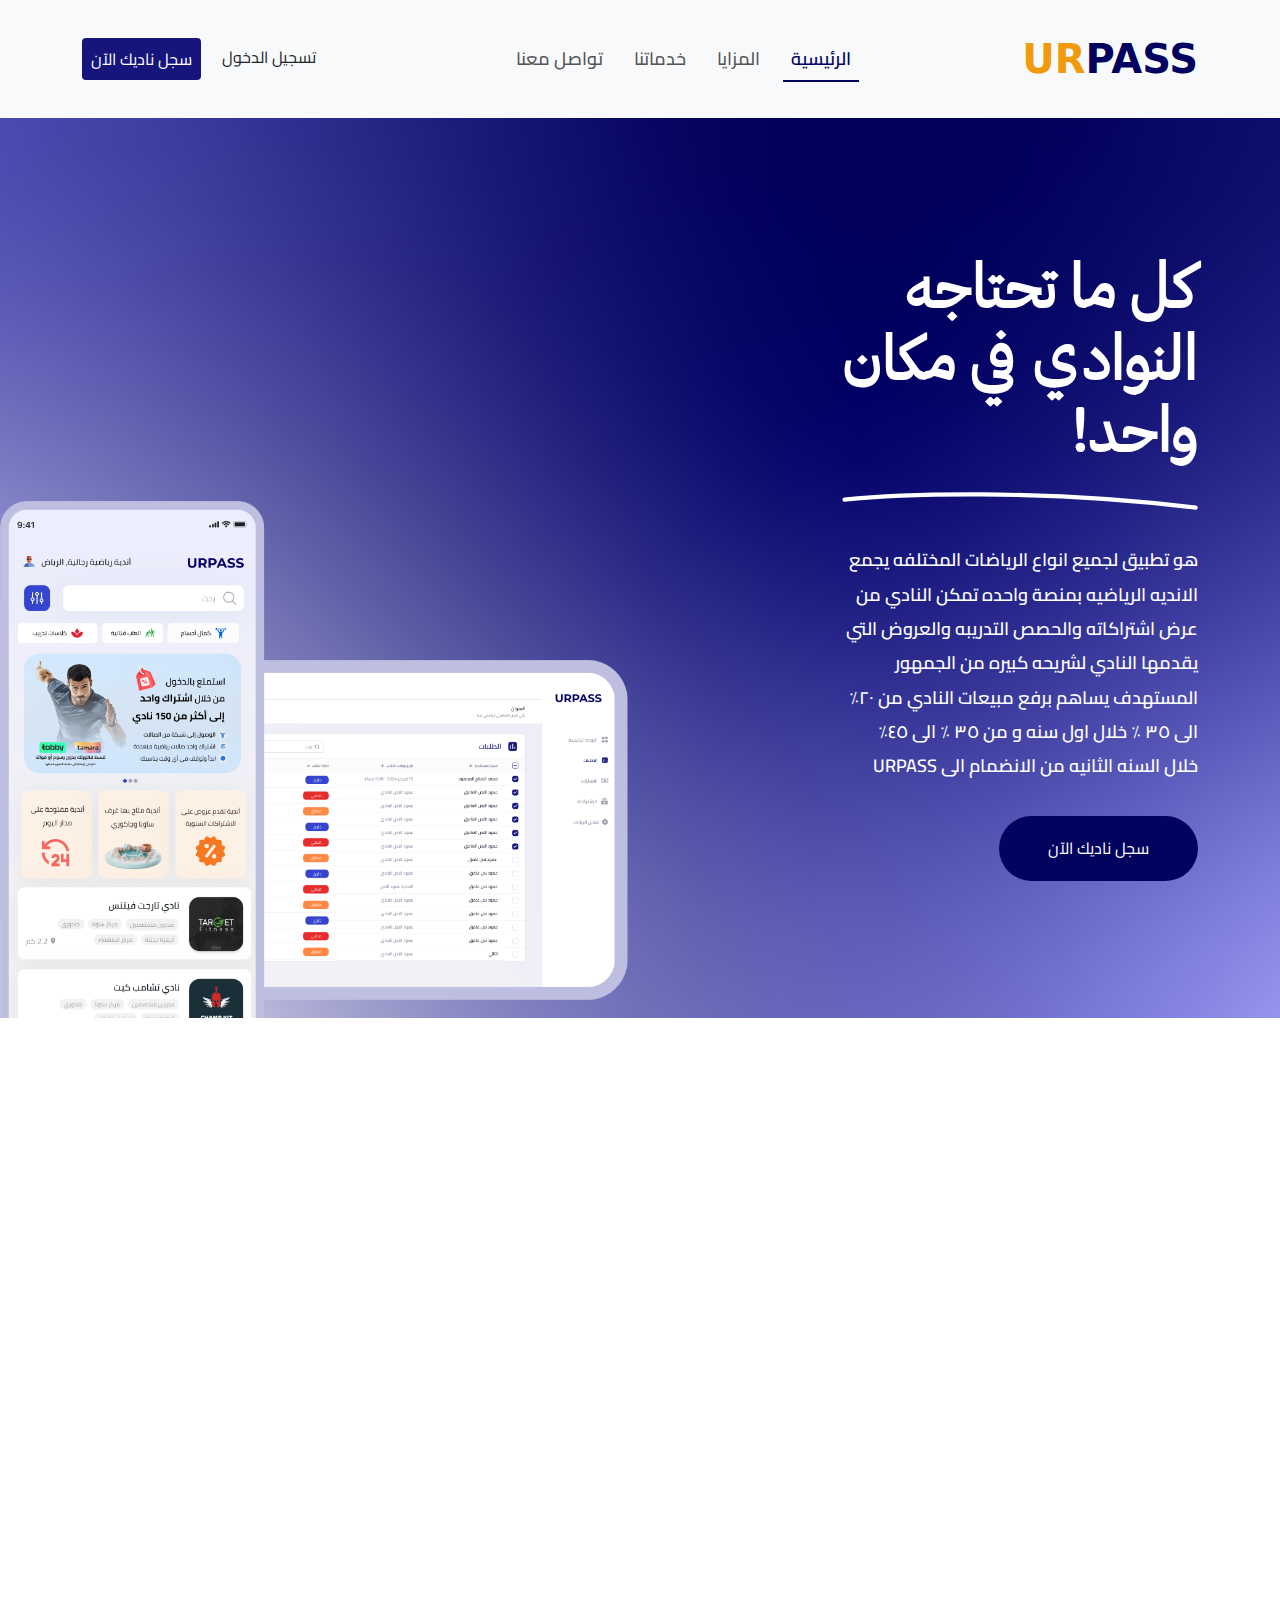
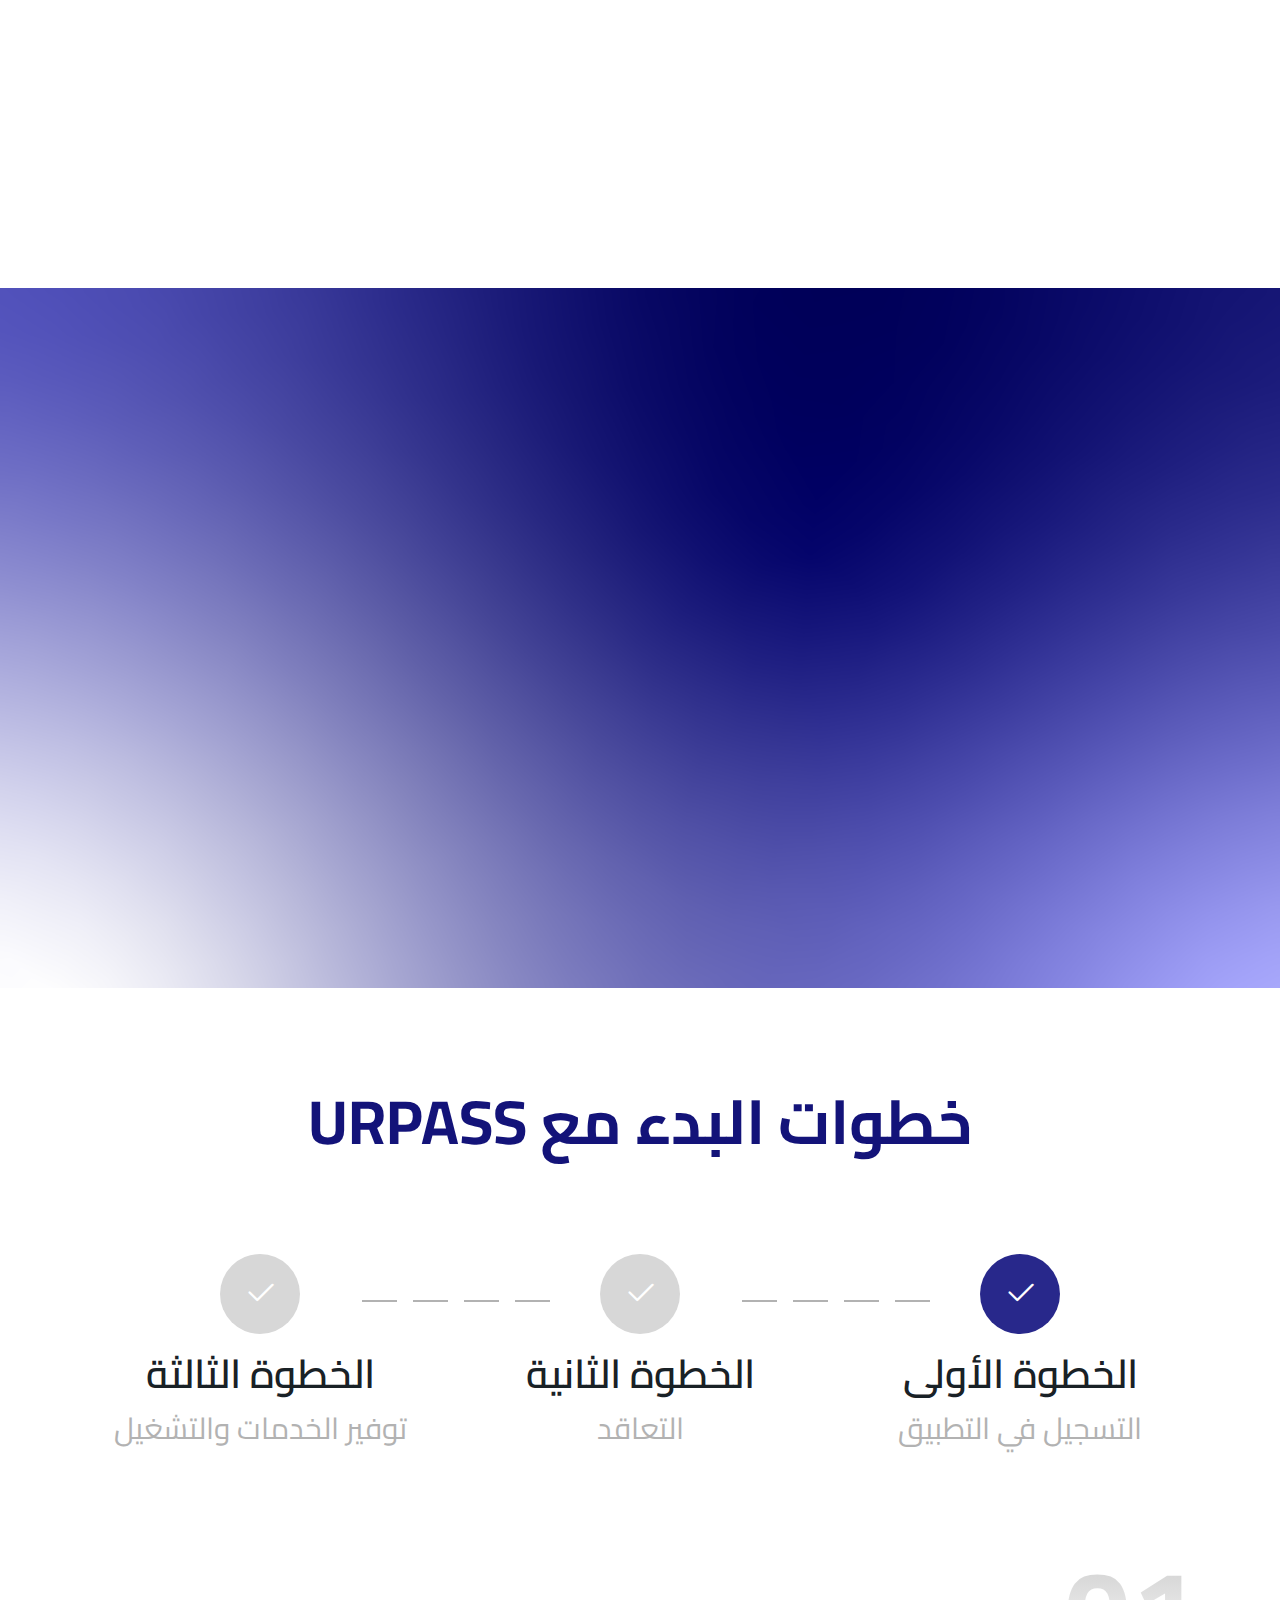
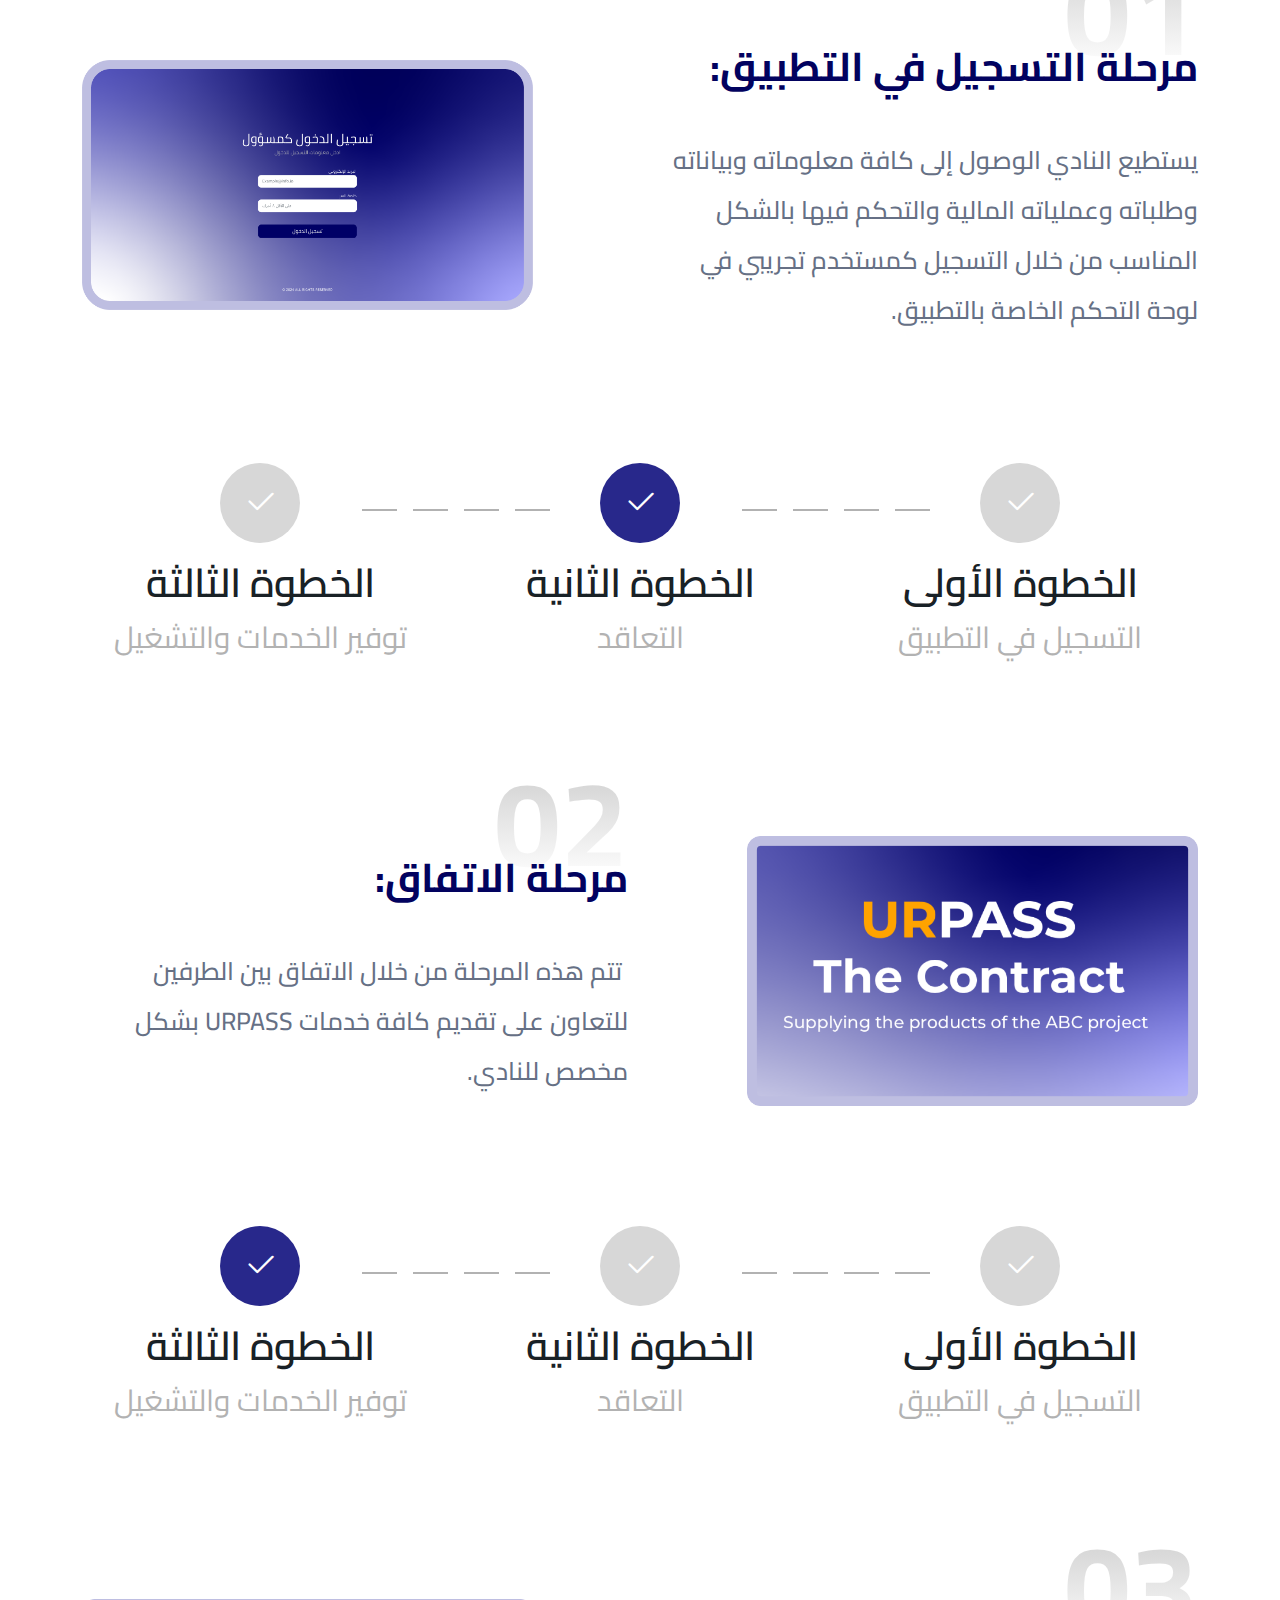
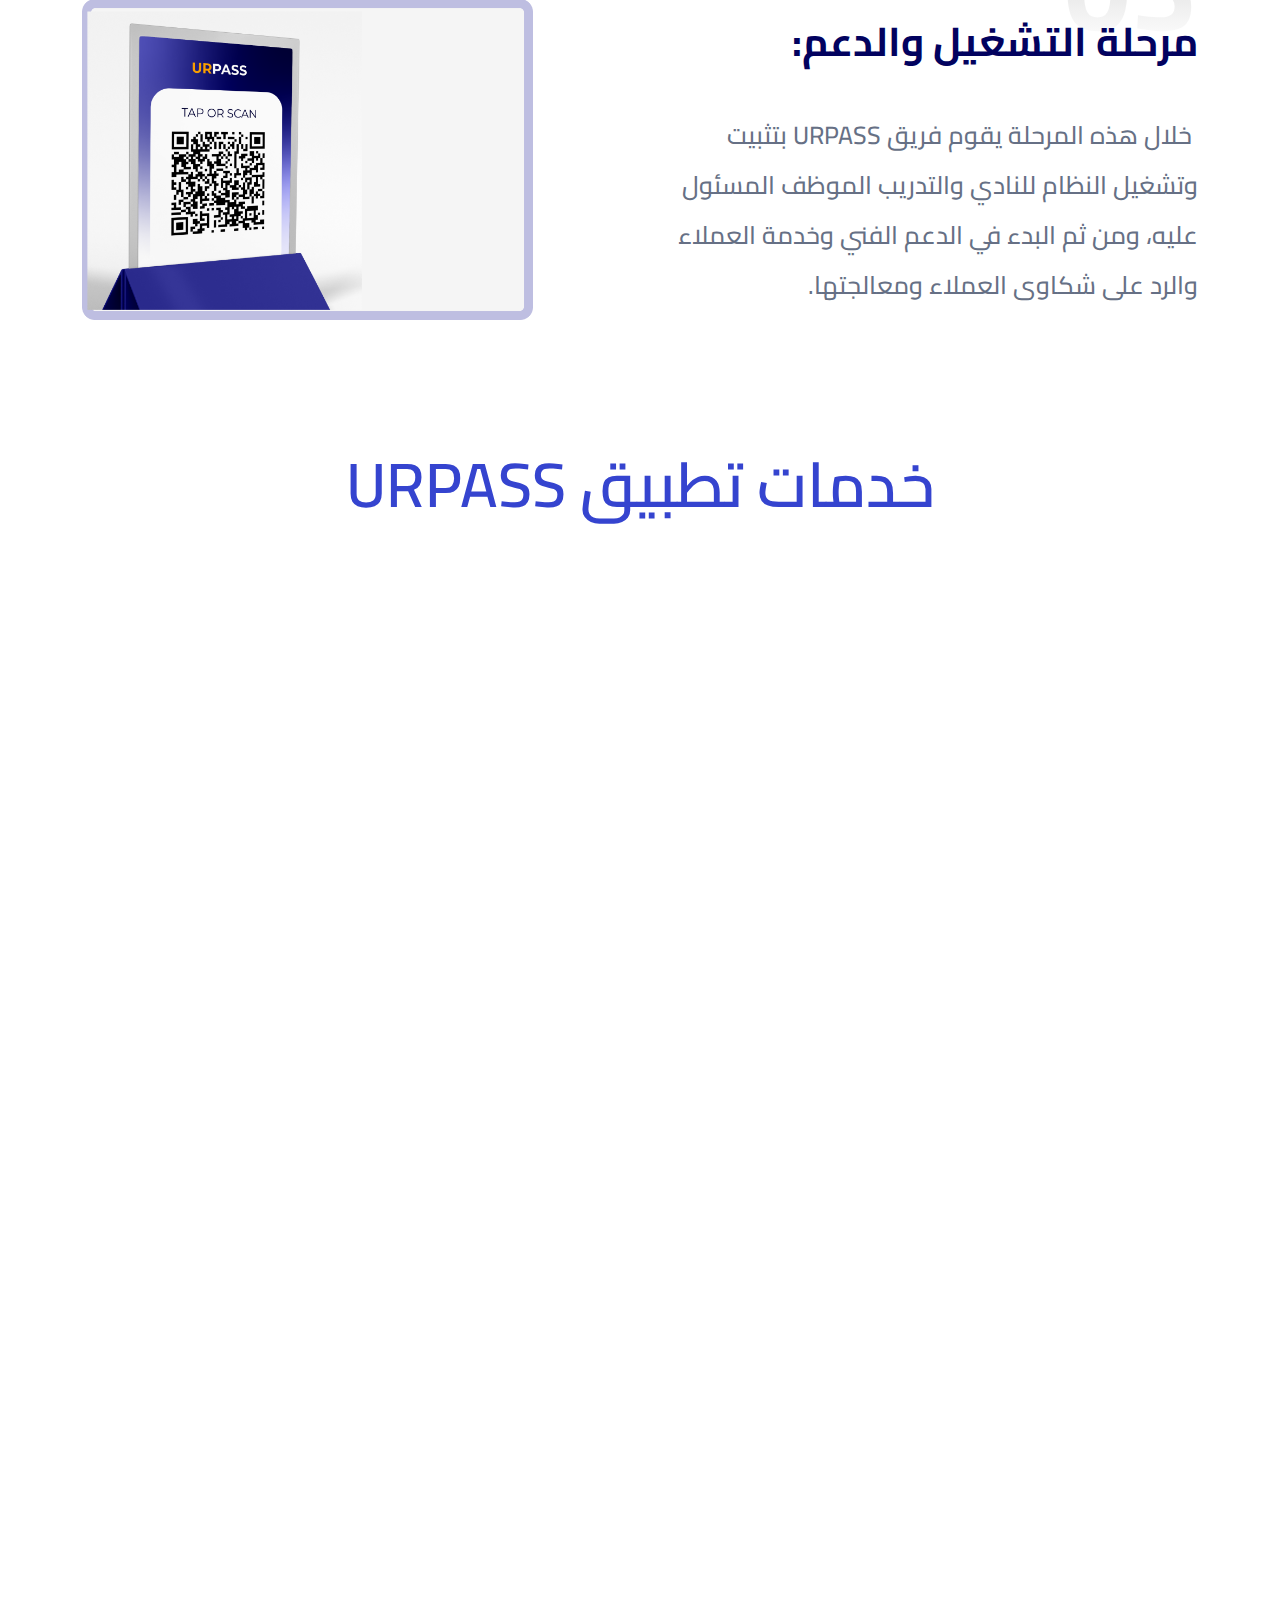
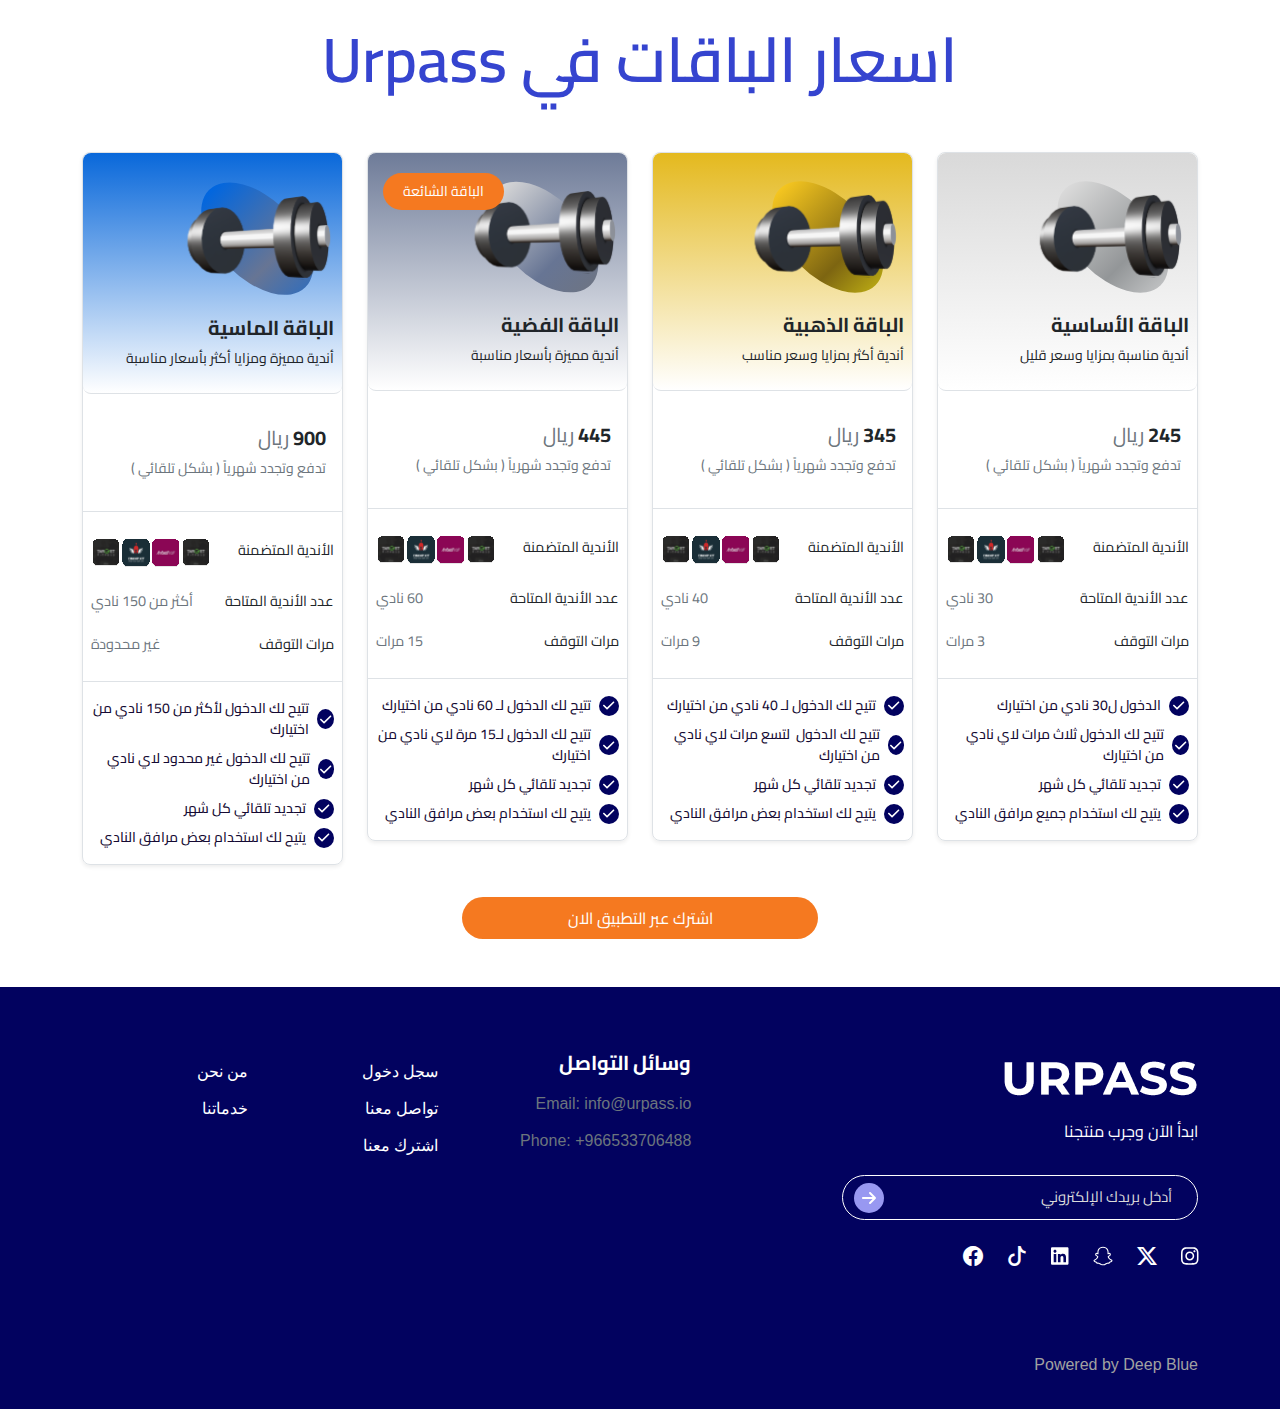
==== commit 28cb8224: "new packages" ====
--- a/index.html
+++ b/index.html
@@ -420,50 +420,251 @@
     </section>
     <!-- end application-services -->
 
-    <!-- start subscription -->
-    <div class="subscription mt-5 pt-5" id="subscription" data-aos="fade-up">
+    <section class="packages mt-5 pt-5">
       <div class="container">
-        <div class="d-block d-lg-flex">
-          <div class="image-wrapper">
-            <div class="desc">
-              <p>انضم الينا لسرعة وصولك الى العملاء المستهدفين</p>
-            </div>
-          </div>
-          <div class="formdiv col-lg-7">
-            <form class="row mt-lg-5 pt-lg-5 p-4">
-              <div class="col-md-6 mb-4">
-                <label class="form-label">الاسم</label>
-                <input type="text" class="form-control" id="name" placeholder="" />
-              </div>
-              <div class="col-md-6 mb-4">
-                <label class="form-label">اسم النادي</label>
-                <input type="text" class="form-control" id="" placeholder="" />
-              </div>
-              <div class="col-md-6 mb-4">
-                <label class="form-label">رقم الجوال</label>
-                <input type="number" class="form-control" id="" placeholder="" />
-              </div>
-              <div class="col-md-6 mb-4">
-                <label class="form-label">البريد الإلكتروني</label>
-                <input type="email" class="form-control" id="" placeholder="" />
-              </div>
-              <div class="col-md-6 mb-4">
-                <label class="form-label">كيف سمعت عنا؟</label>
-                <input type="text" class="form-control" id="" placeholder="" />
-              </div>
-              <div class="col-md-6 mb-4">
-                <label class="form-label">المدينة</label>
-                <input type="text" class="form-control" id="" placeholder="" />
-              </div>
-              <div class="col-lg-5 mt-3">
-                <button type="submit" class="btn w-100">أرسل</button>
-              </div>
-            </form>
-          </div>
-        </div>
-      </div>
-    </div>
-    <!-- end subscription -->
+        <div class="title text-center">
+          <h2>اسعار الباقات في Urpass</h2>
+        </div>
+        <div class="row mt-5">
+          <div class="col-xl-3 col-lg-4 col-md-6 mb-3">
+            <div class="box shadow-sm border">
+              <div class="desc border-bottom p-2">
+                <img src="images/packages/pac-1.svg" class="img-fluid" alt="" />
+                <h5 class="fw-bolder">الباقة الأساسية</h5>
+                <p>أندية مناسبة بمزايا وسعر قليل</p>
+              </div>
+              <div class="price border-bottom mt-3 p-3">
+                <h5 class="fw-bolder">245 <span class="text-secondary fw-normal">ريال</span></h5>
+                <p class="text-secondary">تدفع وتجدد شهرياً ( بشكل تلقائي )</p>
+              </div>
+              <div class="clubs border-bottom mt-3 p-2">
+                <div class="d-flex justify-content-between align-items-center mb-3">
+                  <h6>الأندية المتضمنة</h6>
+                  <div class="d-flex">
+                    <img src="images/packages/icon-1.svg" class="img-fluid" alt="" />
+                    <img src="images/packages/icon-2.svg" class="img-fluid" alt="" />
+                    <img src="images/packages/icon-3.svg" class="img-fluid" alt="" />
+                    <img src="images/packages/icon-4.svg" class="img-fluid" alt="" />
+                  </div>
+                </div>
+                <div class="d-flex justify-content-between align-items-center mb-2">
+                  <h6>عدد الأندية المتاحة</h6>
+                  <h6 class="text-secondary">30 نادي</h6>
+                </div>
+                <div class="d-flex justify-content-between align-items-center mb-2">
+                  <h6>مرات التوقف</h6>
+                  <h6 class="text-secondary">3 مرات</h6>
+                </div>
+              </div>
+              <div class="mt-2 p-2">
+                <div class="icon d-flex gap-2 align-items-center mb-2">
+                  <div class="rounded-circle">
+                    <i class="fa-solid fa-check"></i>
+                  </div>
+                  <p class="m-0">الدخول ل30 نادي من اختيارك</p>
+                </div>
+                <div class="icon d-flex gap-2 align-items-center mb-2">
+                  <div class="rounded-circle">
+                    <i class="fa-solid fa-check"></i>
+                  </div>
+                  <p class="m-0">تتيح لك الدخول ثلاث مرات لاي نادي من اختيارك</p>
+                </div>
+                <div class="icon d-flex gap-2 align-items-center mb-2">
+                  <div class="rounded-circle">
+                    <i class="fa-solid fa-check"></i>
+                  </div>
+                  <p class="m-0">تجديد تلقائي كل شهر</p>
+                </div>
+                <div class="icon d-flex gap-2 align-items-center mb-2">
+                  <div class="rounded-circle">
+                    <i class="fa-solid fa-check"></i>
+                  </div>
+                  <p class="m-0">يتيح لك استخدام جميع مرافق النادي</p>
+                </div>
+              </div>
+            </div>
+          </div>
+          <div class="col-xl-3 col-lg-4 col-md-6 mb-3">
+            <div class="box shadow-sm border">
+              <div class="desc package-2 border-bottom p-2">
+                <img src="images/packages/pac-2.svg" class="img-fluid" alt="" />
+                <h5 class="fw-bolder">الباقة الذهبية</h5>
+                <p>أندية أكثر بمزايا وسعر مناسب</p>
+              </div>
+              <div class="price border-bottom mt-3 p-3">
+                <h5 class="fw-bolder">345 <span class="text-secondary fw-normal">ريال</span></h5>
+                <p class="text-secondary">تدفع وتجدد شهرياً ( بشكل تلقائي )</p>
+              </div>
+              <div class="clubs border-bottom mt-3 p-2">
+                <div class="d-flex justify-content-between align-items-center mb-3">
+                  <h6>الأندية المتضمنة</h6>
+                  <div class="d-flex">
+                    <img src="images/packages/icon-1.svg" class="img-fluid" alt="" />
+                    <img src="images/packages/icon-2.svg" class="img-fluid" alt="" />
+                    <img src="images/packages/icon-3.svg" class="img-fluid" alt="" />
+                    <img src="images/packages/icon-4.svg" class="img-fluid" alt="" />
+                  </div>
+                </div>
+                <div class="d-flex justify-content-between align-items-center mb-2">
+                  <h6>عدد الأندية المتاحة</h6>
+                  <h6 class="text-secondary">40 نادي</h6>
+                </div>
+                <div class="d-flex justify-content-between align-items-center mb-2">
+                  <h6>مرات التوقف</h6>
+                  <h6 class="text-secondary">9 مرات</h6>
+                </div>
+              </div>
+              <div class="mt-2 p-2">
+                <div class="icon d-flex gap-2 align-items-center mb-2">
+                  <div class="rounded-circle">
+                    <i class="fa-solid fa-check"></i>
+                  </div>
+                  <p class="m-0">تتيح لك الدخول لـ 40 نادي من اختيارك</p>
+                </div>
+                <div class="icon d-flex gap-2 align-items-center mb-2">
+                  <div class="rounded-circle">
+                    <i class="fa-solid fa-check"></i>
+                  </div>
+                  <p class="m-0">تتيح لك الدخول  لتسع مرات لاي نادي من اختيارك</p>
+                </div>
+                <div class="icon d-flex gap-2 align-items-center mb-2">
+                  <div class="rounded-circle">
+                    <i class="fa-solid fa-check"></i>
+                  </div>
+                  <p class="m-0">تجديد تلقائي كل شهر</p>
+                </div>
+                <div class="icon d-flex gap-2 align-items-center mb-2">
+                  <div class="rounded-circle">
+                    <i class="fa-solid fa-check"></i>
+                  </div>
+                  <p class="m-0">يتيح لك استخدام بعض مرافق النادي</p>
+                </div>
+              </div>
+            </div>
+          </div>
+          <div class="col-xl-3 col-lg-4 col-md-6 mb-3">
+            <div class="box shadow-sm border">
+              <div class="desc package-3 border-bottom p-2">
+                <span class="rounded-pill">الباقة الشائعة</span>
+                <img src="images/packages/pac-3.svg" class="img-fluid" alt="" />
+                <h5 class="fw-bolder">الباقة الفضية</h5>
+                <p>أندية مميزة بأسعار مناسبة</p>
+              </div>
+              <div class="price border-bottom mt-3 p-3">
+                <h5 class="fw-bolder">445 <span class="text-secondary fw-normal">ريال</span></h5>
+                <p class="text-secondary">تدفع وتجدد شهرياً ( بشكل تلقائي )</p>
+              </div>
+              <div class="clubs border-bottom mt-3 p-2">
+                <div class="d-flex justify-content-between align-items-center mb-3">
+                  <h6>الأندية المتضمنة</h6>
+                  <div class="d-flex">
+                    <img src="images/packages/icon-1.svg" class="img-fluid" alt="" />
+                    <img src="images/packages/icon-2.svg" class="img-fluid" alt="" />
+                    <img src="images/packages/icon-3.svg" class="img-fluid" alt="" />
+                    <img src="images/packages/icon-4.svg" class="img-fluid" alt="" />
+                  </div>
+                </div>
+                <div class="d-flex justify-content-between align-items-center mb-2">
+                  <h6>عدد الأندية المتاحة</h6>
+                  <h6 class="text-secondary">60 نادي</h6>
+                </div>
+                <div class="d-flex justify-content-between align-items-center mb-2">
+                  <h6>مرات التوقف</h6>
+                  <h6 class="text-secondary">15 مرات</h6>
+                </div>
+              </div>
+              <div class="mt-2 p-2">
+                <div class="icon d-flex gap-2 align-items-center mb-2">
+                  <div class="rounded-circle">
+                    <i class="fa-solid fa-check"></i>
+                  </div>
+                  <p class="m-0">تتيح لك الدخول لـ 60 نادي من اختيارك</p>
+                </div>
+                <div class="icon d-flex gap-2 align-items-center mb-2">
+                  <div class="rounded-circle">
+                    <i class="fa-solid fa-check"></i>
+                  </div>
+                  <p class="m-0">تتيح لك الدخول لـ15 مرة لاي نادي من <br />اختيارك</p>
+                </div>
+                <div class="icon d-flex gap-2 align-items-center mb-2">
+                  <div class="rounded-circle">
+                    <i class="fa-solid fa-check"></i>
+                  </div>
+                  <p class="m-0">تجديد تلقائي كل شهر</p>
+                </div>
+                <div class="icon d-flex gap-2 align-items-center mb-2">
+                  <div class="rounded-circle">
+                    <i class="fa-solid fa-check"></i>
+                  </div>
+                  <p class="m-0">يتيح لك استخدام بعض مرافق النادي</p>
+                </div>
+              </div>
+            </div>
+          </div>
+          <div class="col-xl-3 col-lg-4 col-md-6 mb-3">
+            <div class="box shadow-sm border">
+              <div class="desc package-4 border-bottom p-2">
+                <img src="images/packages/pac-4.svg" class="img-fluid" alt="" />
+                <h5 class="fw-bolder">الباقة الماسية</h5>
+                <p>أندية مميزة ومزايا أكثر بأسعار مناسبة</p>
+              </div>
+              <div class="price border-bottom mt-3 p-3">
+                <h5 class="fw-bolder">900 <span class="text-secondary fw-normal">ريال</span></h5>
+                <p class="text-secondary">تدفع وتجدد شهرياً ( بشكل تلقائي )</p>
+              </div>
+              <div class="clubs border-bottom mt-3 p-2">
+                <div class="d-flex justify-content-between align-items-center mb-3">
+                  <h6>الأندية المتضمنة</h6>
+                  <div class="d-flex">
+                    <img src="images/packages/icon-1.svg" class="img-fluid" alt="" />
+                    <img src="images/packages/icon-2.svg" class="img-fluid" alt="" />
+                    <img src="images/packages/icon-3.svg" class="img-fluid" alt="" />
+                    <img src="images/packages/icon-4.svg" class="img-fluid" alt="" />
+                  </div>
+                </div>
+                <div class="d-flex justify-content-between align-items-center mb-2">
+                  <h6>عدد الأندية المتاحة</h6>
+                  <h6 class="text-secondary">أكثر من 150 نادي</h6>
+                </div>
+                <div class="d-flex justify-content-between align-items-center mb-2">
+                  <h6>مرات التوقف</h6>
+                  <h6 class="text-secondary">غير محدودة</h6>
+                </div>
+              </div>
+              <div class="mt-2 p-2">
+                <div class="icon d-flex gap-2 align-items-center mb-2">
+                  <div class="rounded-circle">
+                    <i class="fa-solid fa-check"></i>
+                  </div>
+                  <p class="m-0">تتيح لك الدخول لأكثر من 150 نادي من اختيارك</p>
+                </div>
+                <div class="icon d-flex gap-2 align-items-center mb-2">
+                  <div class="rounded-circle">
+                    <i class="fa-solid fa-check"></i>
+                  </div>
+                  <p class="m-0">تتيح لك الدخول غير محدود لاي نادي من اختيارك</p>
+                </div>
+                <div class="icon d-flex gap-2 align-items-center mb-2">
+                  <div class="rounded-circle">
+                    <i class="fa-solid fa-check"></i>
+                  </div>
+                  <p class="m-0">تجديد تلقائي كل شهر</p>
+                </div>
+                <div class="icon d-flex gap-2 align-items-center mb-2">
+                  <div class="rounded-circle">
+                    <i class="fa-solid fa-check"></i>
+                  </div>
+                  <p class="m-0">يتيح لك استخدام بعض مرافق النادي</p>
+                </div>
+              </div>
+            </div>
+          </div>
+          <div class="col-lg-4 m-auto mt-3">
+            <button class="btn rounded-pill w-100 p-2">اشترك عبر التطبيق الان</button>
+          </div>
+        </div>
+      </div>
+    </section>
 
     <!-- start footer -->
     <footer class="footer mt-5 py-3" id="contact">
--- a/css/main.css
+++ b/css/main.css
@@ -210,6 +210,9 @@
   right: 0;
   z-index: -1;
 }
+.steps-urpass .card-desc .desc h4 {
+  left: 0;
+}
 .steps-urpass .card-item .desc h3 {
   color: var(--main-color);
   font-size: 40px;
@@ -261,7 +264,14 @@
   top: 23%;
   left: -28%;
 }
-.progressBarItem .item .line span {
+.progressBarItem .item .line-2 {
+  position: absolute;
+  top: 23%;
+  right: -28%;
+}
+
+.progressBarItem .item .line span,
+.progressBarItem .item .line-2 span {
   background-color: #0000004d;
   width: 35px;
   height: 2.5px;
@@ -278,7 +288,8 @@
   .progressBarItem .item p {
     font-size: 20px;
   }
-  .progressBarItem .item .line {
+  .progressBarItem .item .line,
+  .progressBarItem .item .line-2 {
     display: none !important;
   }
 }
@@ -339,6 +350,13 @@
   -o-border-radius: 0 30px 30px 0;
   position: relative;
 }
+.subscription .image-wrapper-2 {
+  border-radius: 30px 0 0 30px;
+  -webkit-border-radius: 30px 0 0 30px;
+  -moz-border-radius: 30px 0 0 30px;
+  -ms-border-radius: 30px 0 0 30px;
+  -o-border-radius: 30px 0 0 30px;
+}
 .subscription .image-wrapper .desc {
   position: absolute;
   top: 40%;
@@ -349,6 +367,9 @@
   text-align: center;
   font-weight: 600;
   font-family: myfont;
+}
+.subscription .image-wrapper-2 .desc {
+  font-family: sans-serif;
 }
 .subscription .formdiv {
   background-color: var(--main-color);
@@ -357,6 +378,13 @@
   -moz-border-radius: 30px 0 0 30px;
   -ms-border-radius: 30px 0 0 30px;
   -o-border-radius: 30px 0 0 30px;
+}
+.subscription .formdiv-2 {
+  border-radius: 0 30px 30px 0;
+  -webkit-border-radius: 0 30px 30px 0;
+  -moz-border-radius: 0 30px 30px 0;
+  -ms-border-radius: 0 30px 30px 0;
+  -o-border-radius: 0 30px 30px 0;
 }
 @media (max-width: 991px) {
   .subscription .image-wrapper {
@@ -435,6 +463,17 @@
   position: absolute;
   left: 11px;
 }
+.footer .searchButton-2 {
+  color: white;
+  width: 30px;
+  height: 30px;
+  border-radius: 50%;
+  background-color: #9898f1;
+  border: 0;
+  position: absolute;
+  right: 11px;
+}
+
 .footer li {
   margin-bottom: 12px;
 }
@@ -455,3 +494,85 @@
   text-decoration: none;
 }
 /* end footer -------- */
+
+/* start packages ==== */
+.packages .title h2 {
+  color: #3544cf;
+  font-size: 62.57px;
+  font-weight: 600;
+  line-height: 89.34px;
+}
+.packages .box {
+  box-shadow: 0px 0px 0px 1.43px #35485b24;
+  border-radius: 8px;
+  -webkit-border-radius: 8px;
+  -moz-border-radius: 8px;
+  -ms-border-radius: 8px;
+  -o-border-radius: 8px;
+}
+.packages .box .desc {
+  border-radius: 8px;
+  -webkit-border-radius: 8px;
+  -moz-border-radius: 8px;
+  -ms-border-radius: 8px;
+  -o-border-radius: 8px;
+}
+.packages .box .desc {
+  background: linear-gradient(180deg, #d9d9d9 0%, rgba(115, 115, 115, 0) 100%);
+}
+.packages .box .package-2 {
+  background: linear-gradient(180deg, #e4b91e 0%, rgba(115, 115, 115, 0) 100%);
+}
+.packages .box .package-3 {
+  background: linear-gradient(180deg, #6e7b98 0%, rgba(115, 115, 115, 0) 100%);
+  position: relative;
+}
+.packages .box .package-4 {
+  background: linear-gradient(180deg, #0968da 0%, rgba(115, 115, 115, 0) 100%);
+}
+.packages .box .clubs img {
+  width: 30px;
+  height: 30px;
+  object-fit: contain;
+}
+.packages .box h6 {
+  font-weight: 600;
+  font-size: 14.43px;
+  font-weight: 400;
+  line-height: 27.03px;
+}
+.packages .box p {
+  font-size: 14px;
+}
+.packages button {
+  background-color: #f57920;
+  color: #fff;
+}
+.packages .box .package-3 span {
+  position: absolute;
+  left: 15px;
+  top: 20px;
+  background-color: #f57920;
+  color: #fff;
+  font-size: 14px;
+  padding: 8px 20px;
+  cursor: pointer;
+}
+.packages .icon > div {
+  background-color: var(--main-color);
+  color: #fff;
+  width: 20px;
+  height: 20px;
+  display: flex;
+  align-items: center;
+  justify-content: center;
+}
+.packages .icon > div svg {
+  font-size: 13px;
+}
+.packages .icon p {
+  color: #150a33;
+  font-weight: 500;
+  font-size: 14px;
+}
+/* end packages ==== */
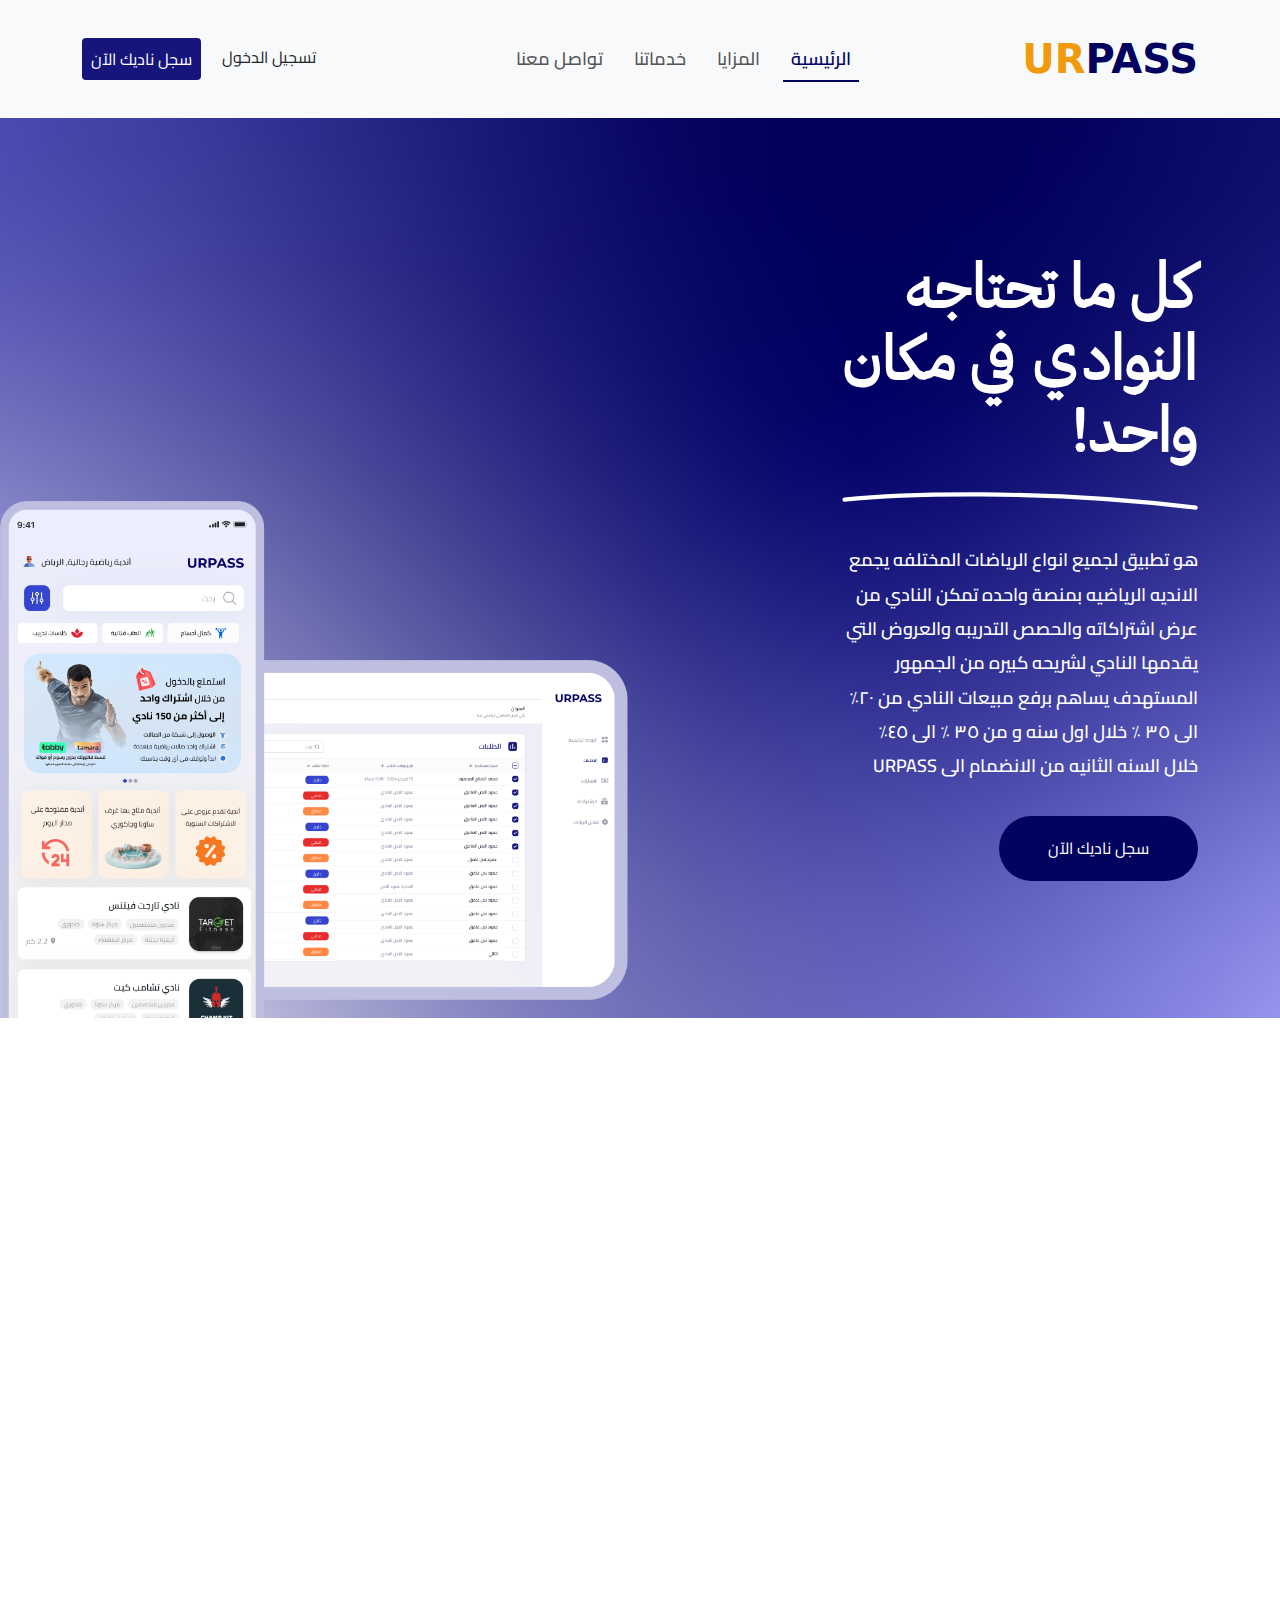
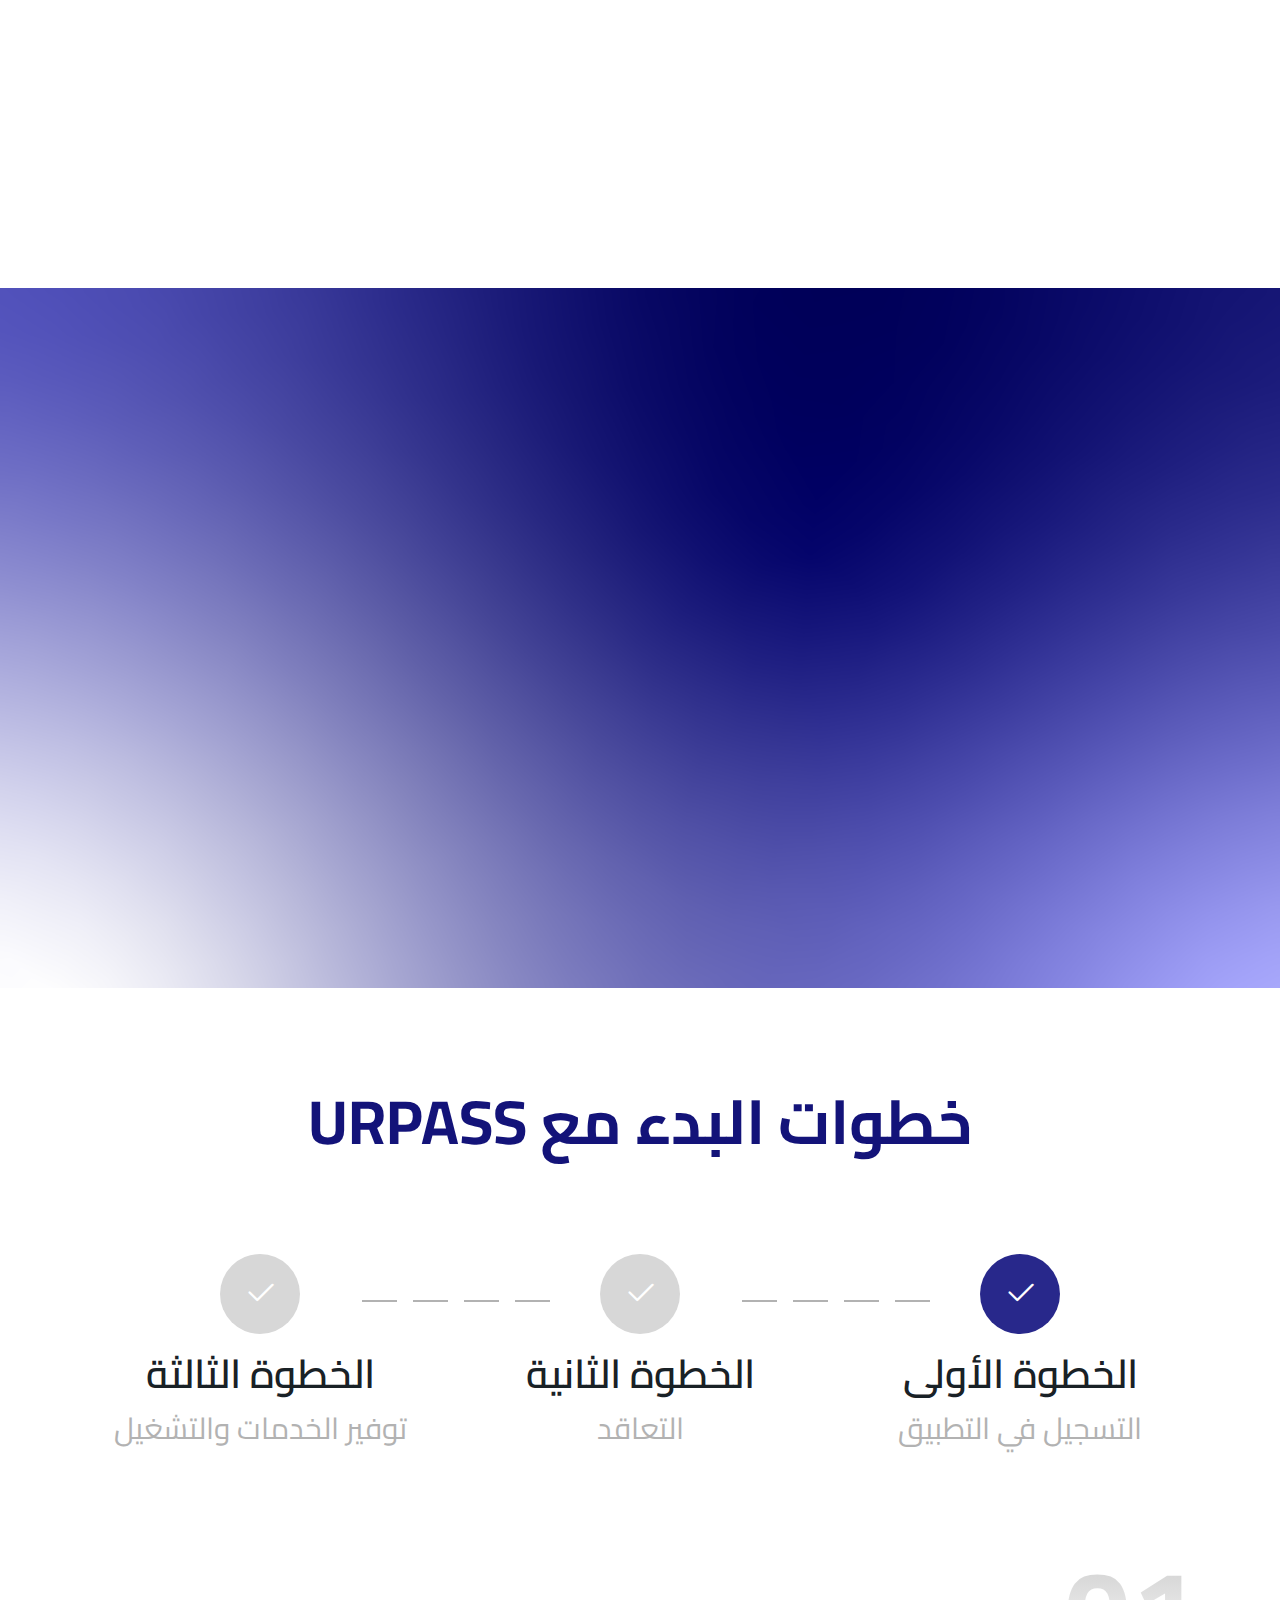
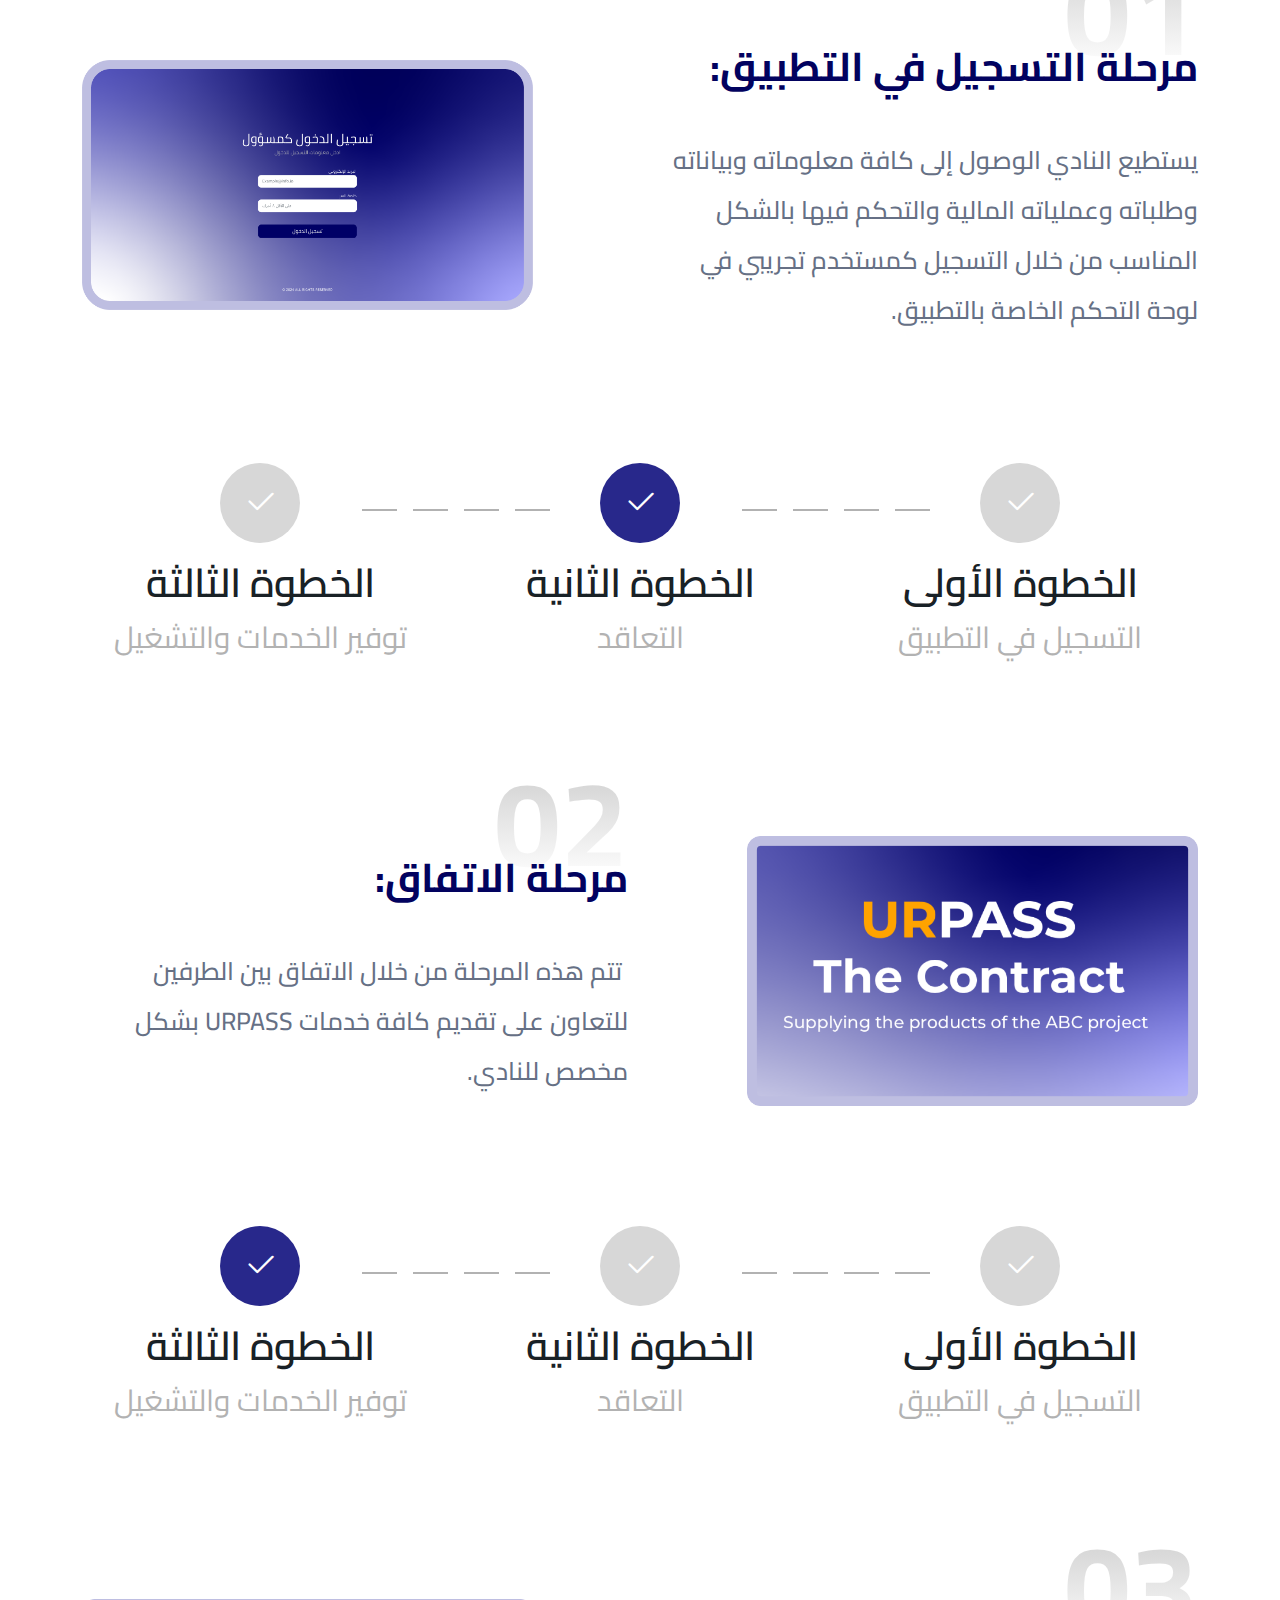
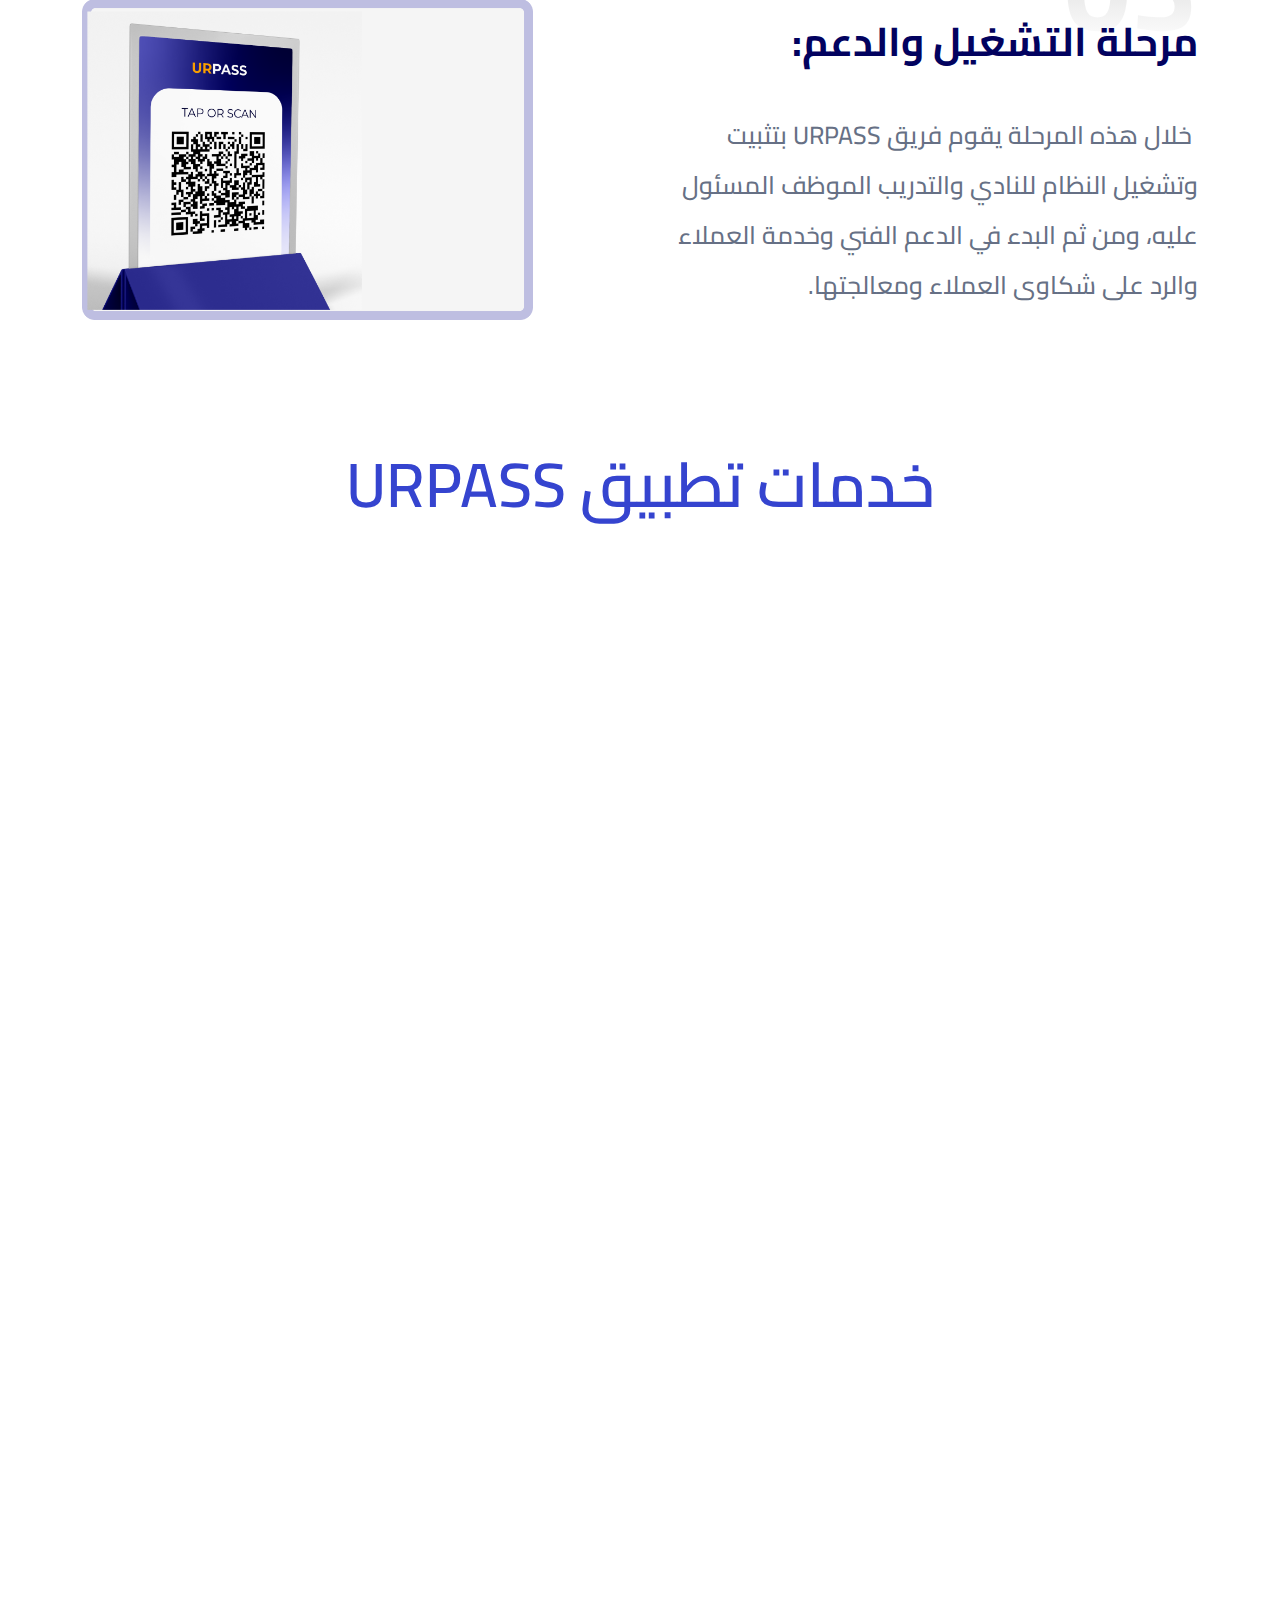
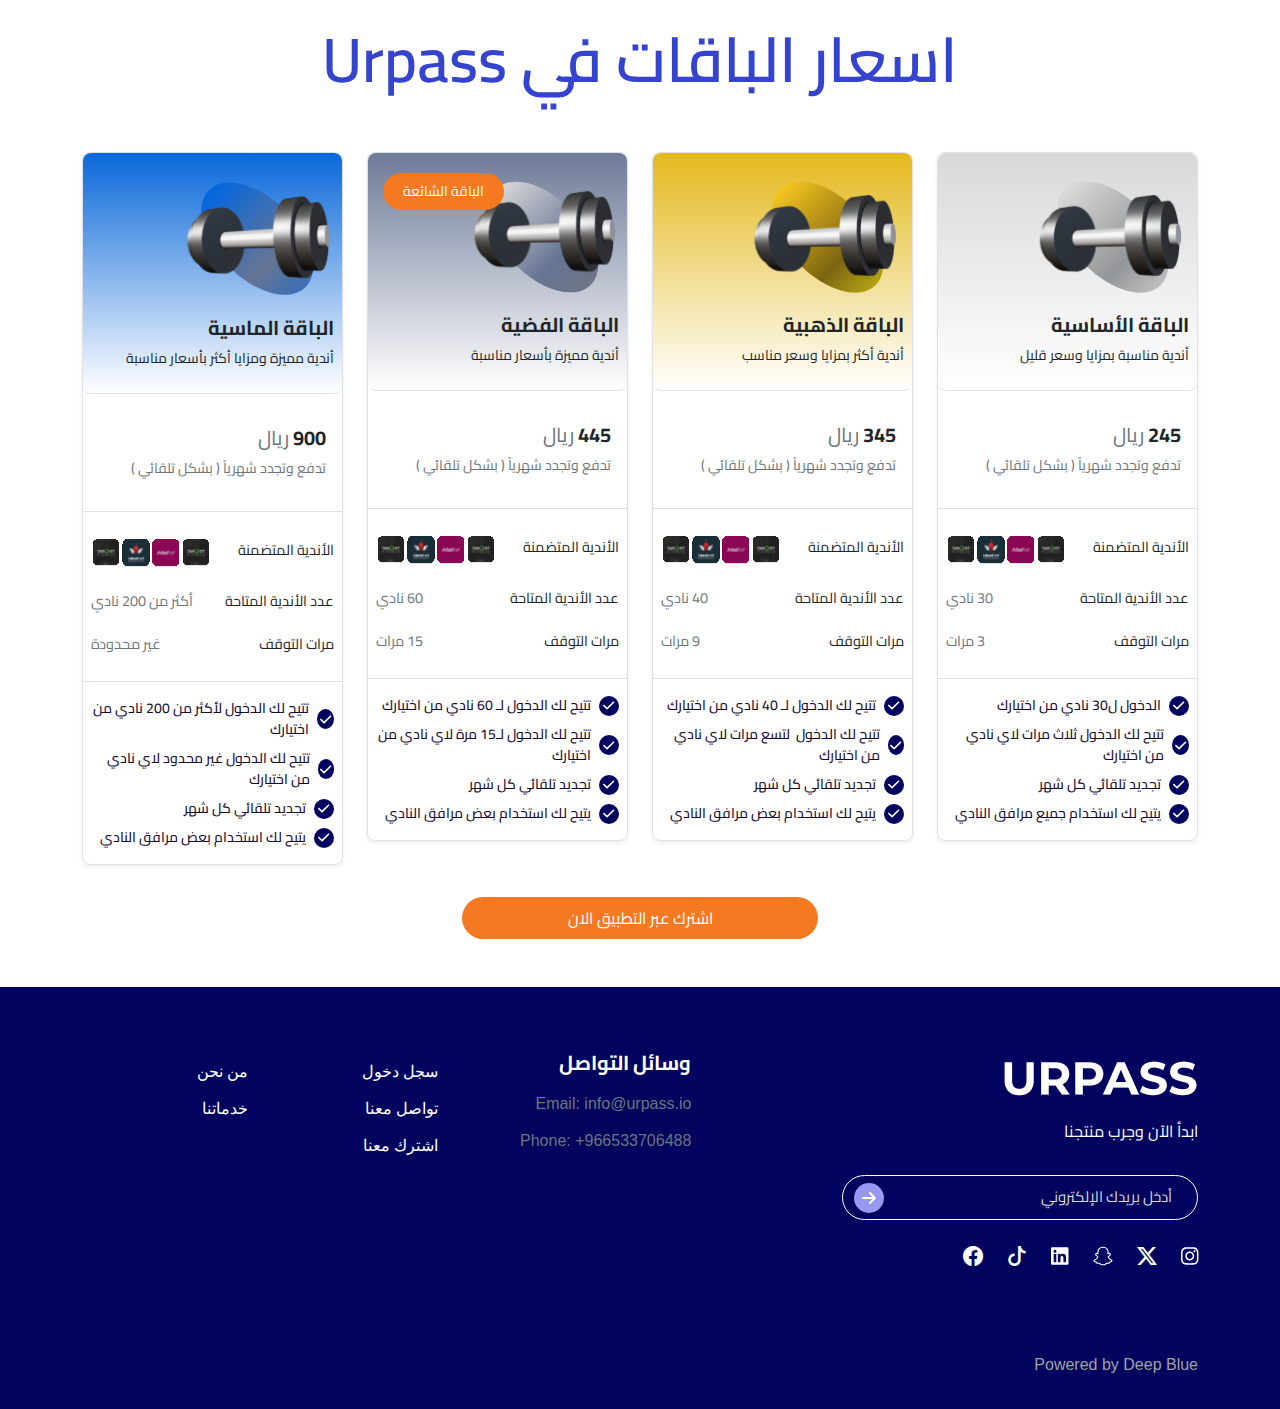
==== commit ed0645c6: "new" ====
--- a/index.html
+++ b/index.html
@@ -624,7 +624,7 @@
                 </div>
                 <div class="d-flex justify-content-between align-items-center mb-2">
                   <h6>عدد الأندية المتاحة</h6>
-                  <h6 class="text-secondary">أكثر من 150 نادي</h6>
+                  <h6 class="text-secondary">أكثر من 200 نادي</h6>
                 </div>
                 <div class="d-flex justify-content-between align-items-center mb-2">
                   <h6>مرات التوقف</h6>
@@ -636,7 +636,7 @@
                   <div class="rounded-circle">
                     <i class="fa-solid fa-check"></i>
                   </div>
-                  <p class="m-0">تتيح لك الدخول لأكثر من 150 نادي من اختيارك</p>
+                  <p class="m-0">تتيح لك الدخول لأكثر من 200 نادي من اختيارك</p>
                 </div>
                 <div class="icon d-flex gap-2 align-items-center mb-2">
                   <div class="rounded-circle">
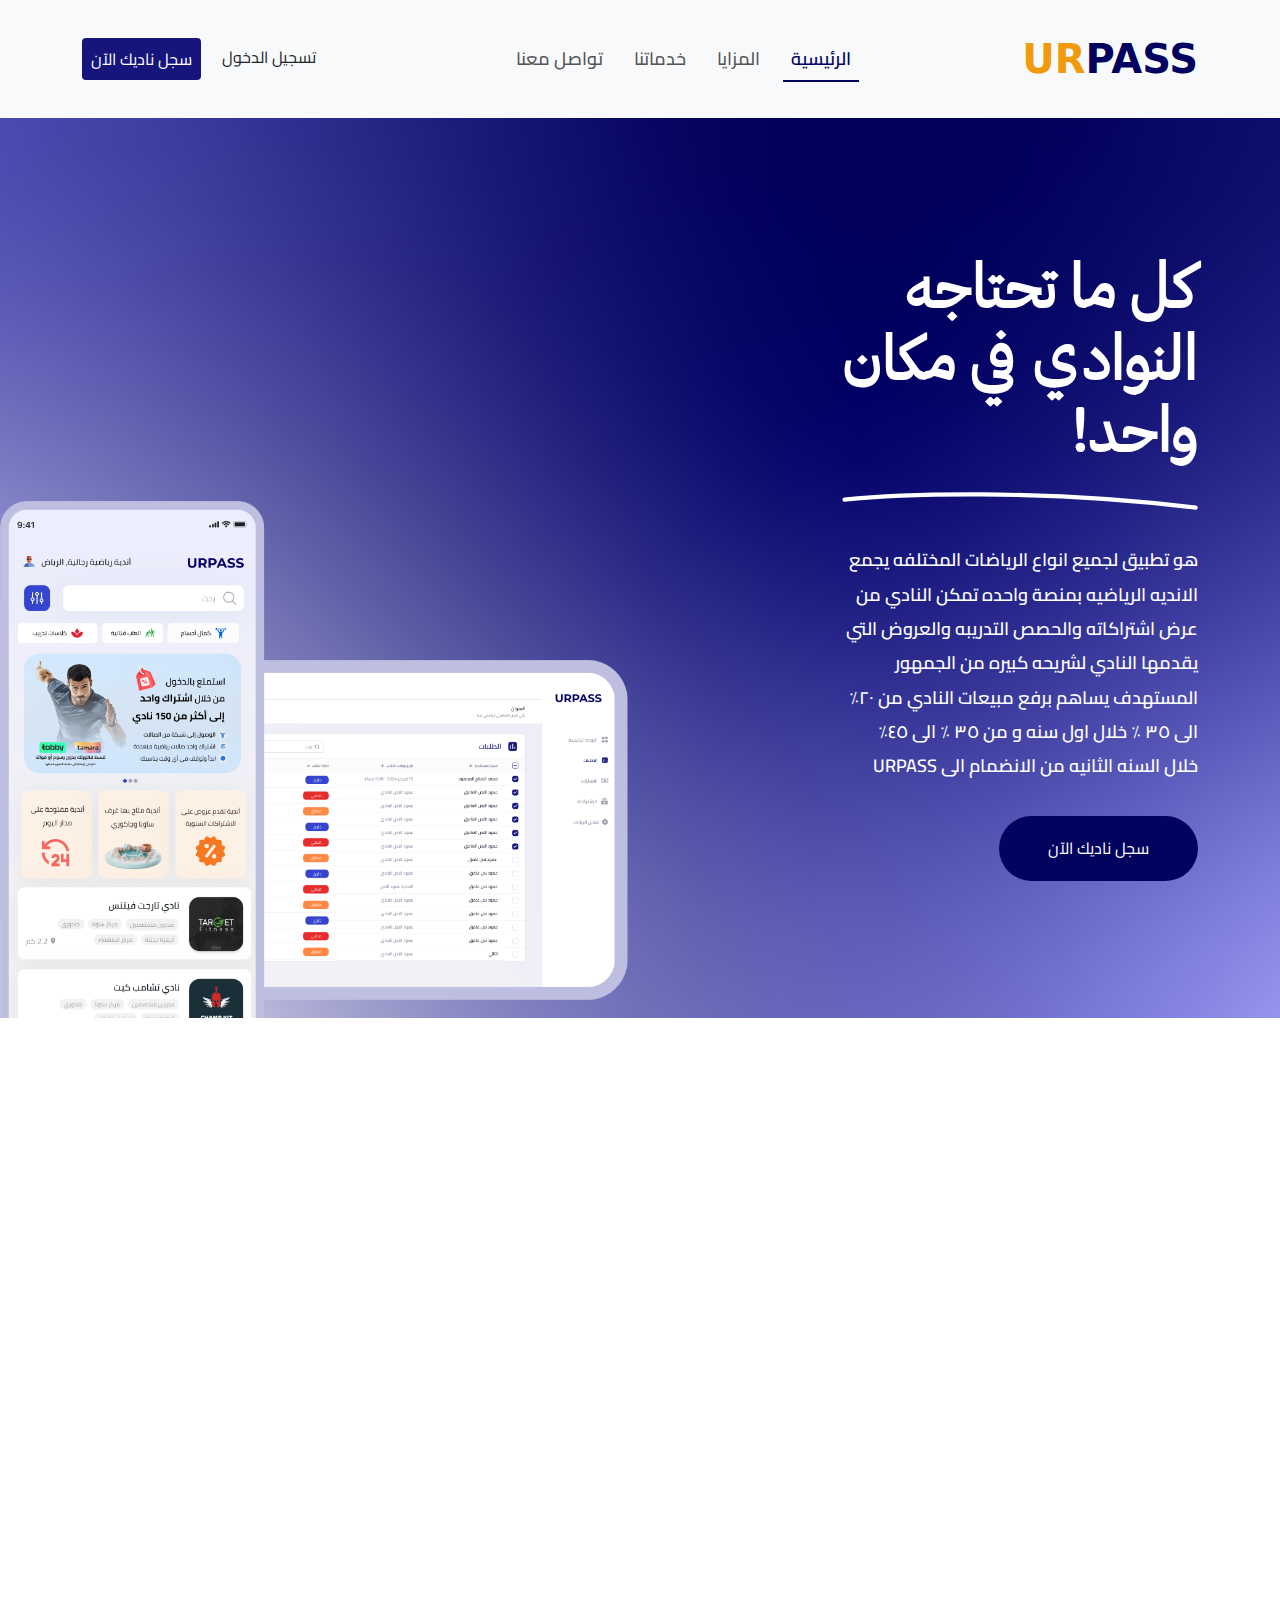
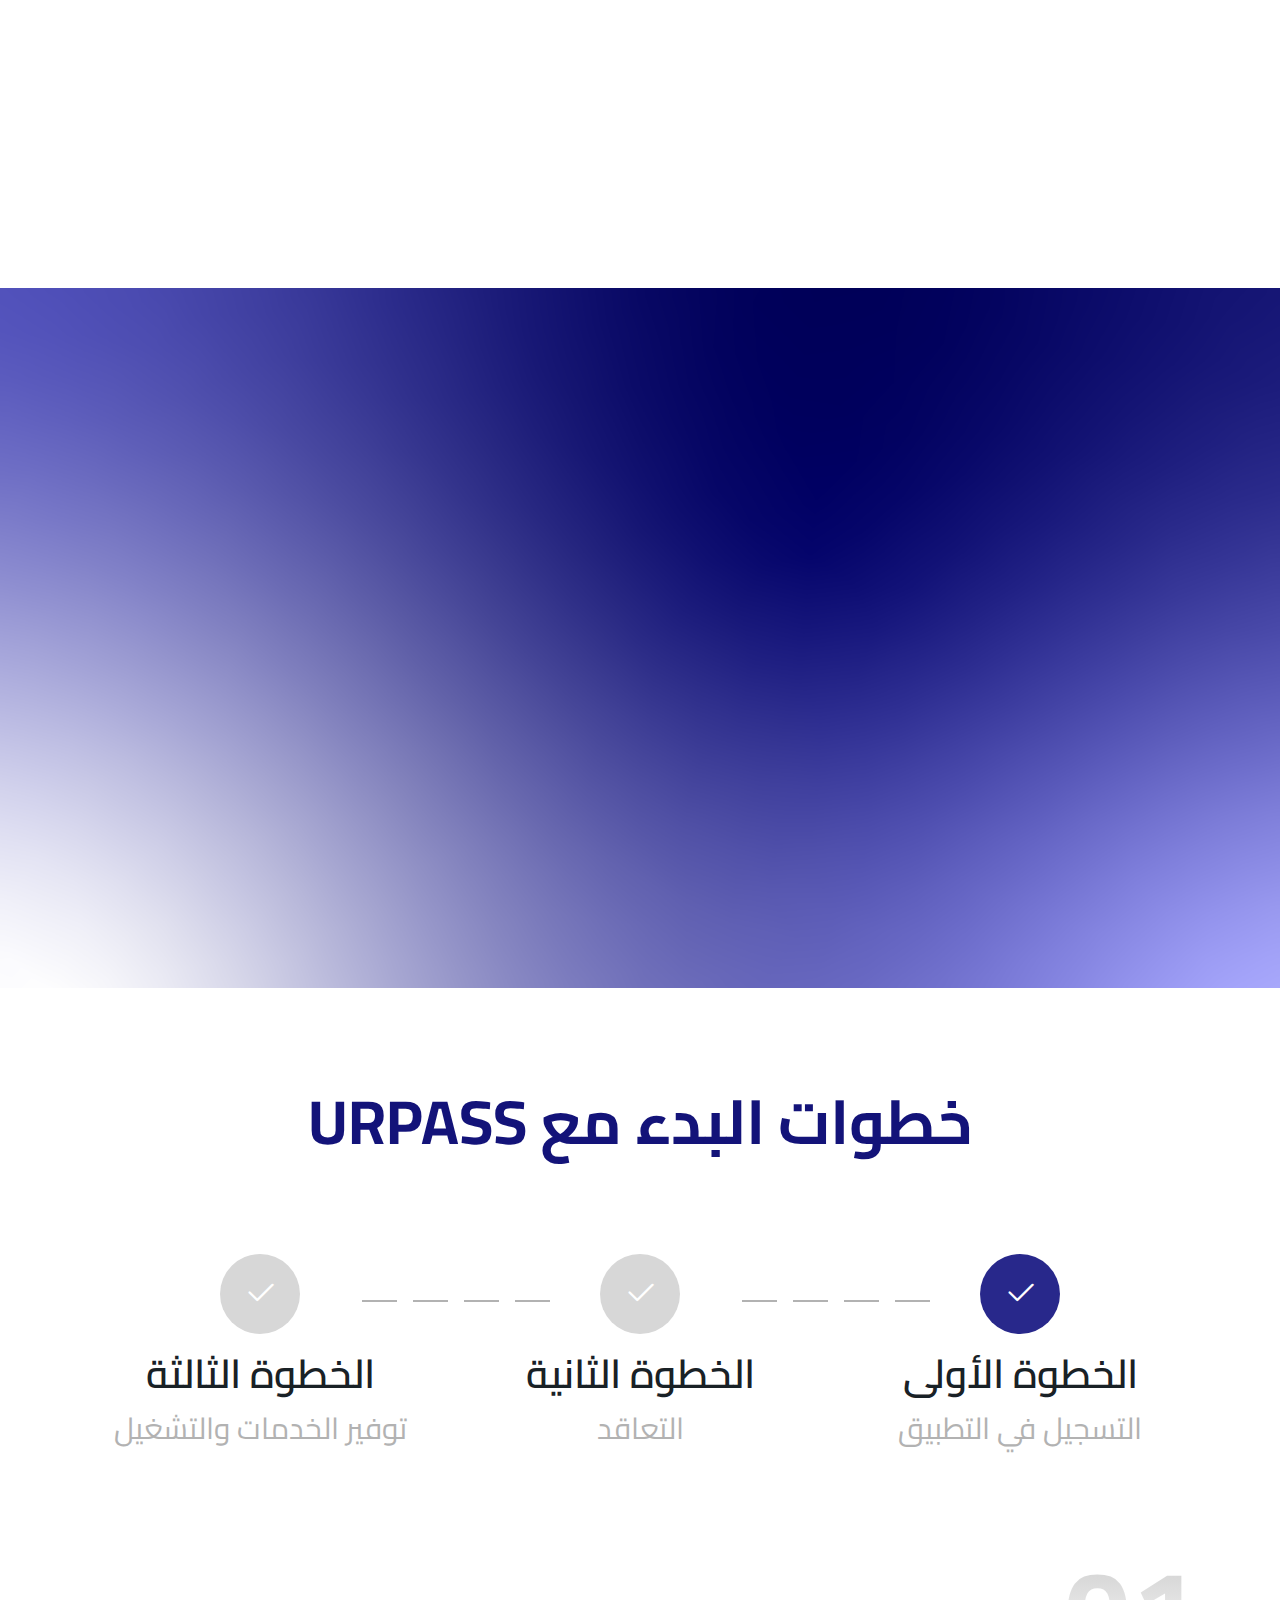
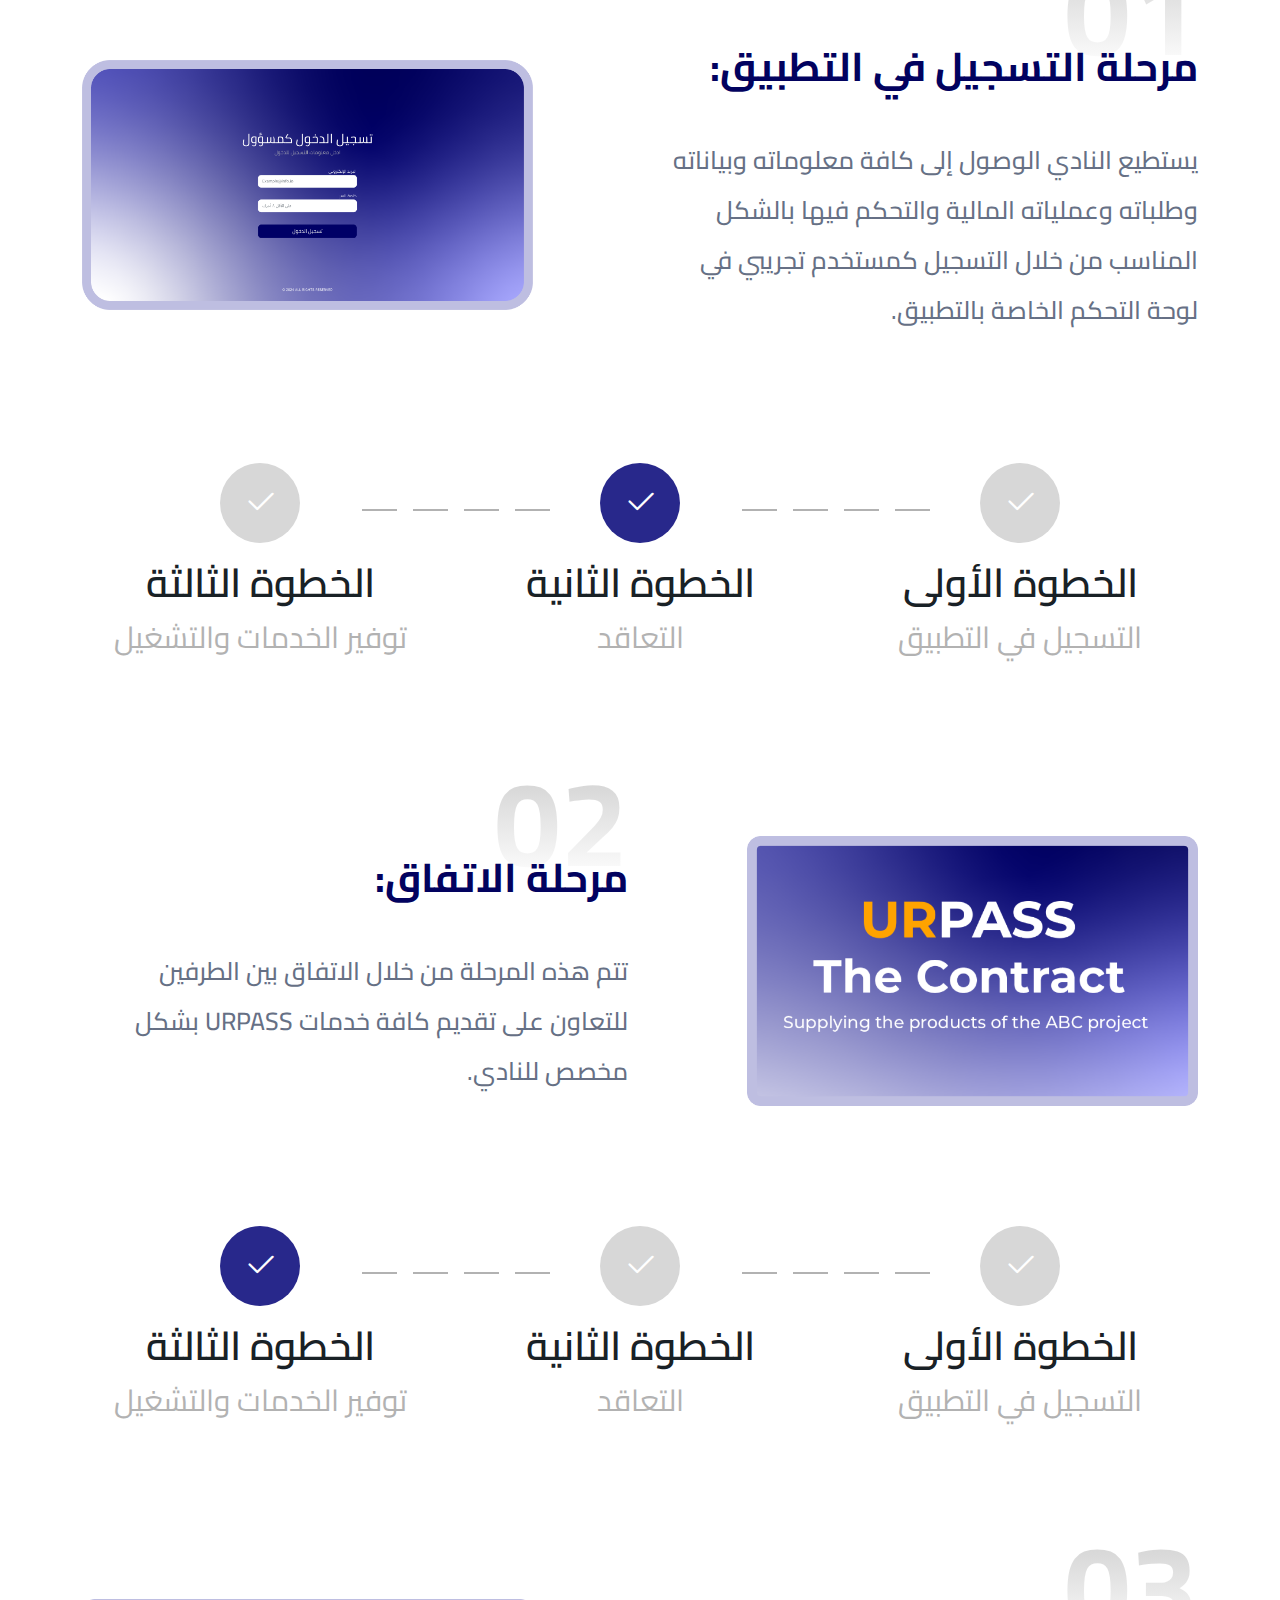
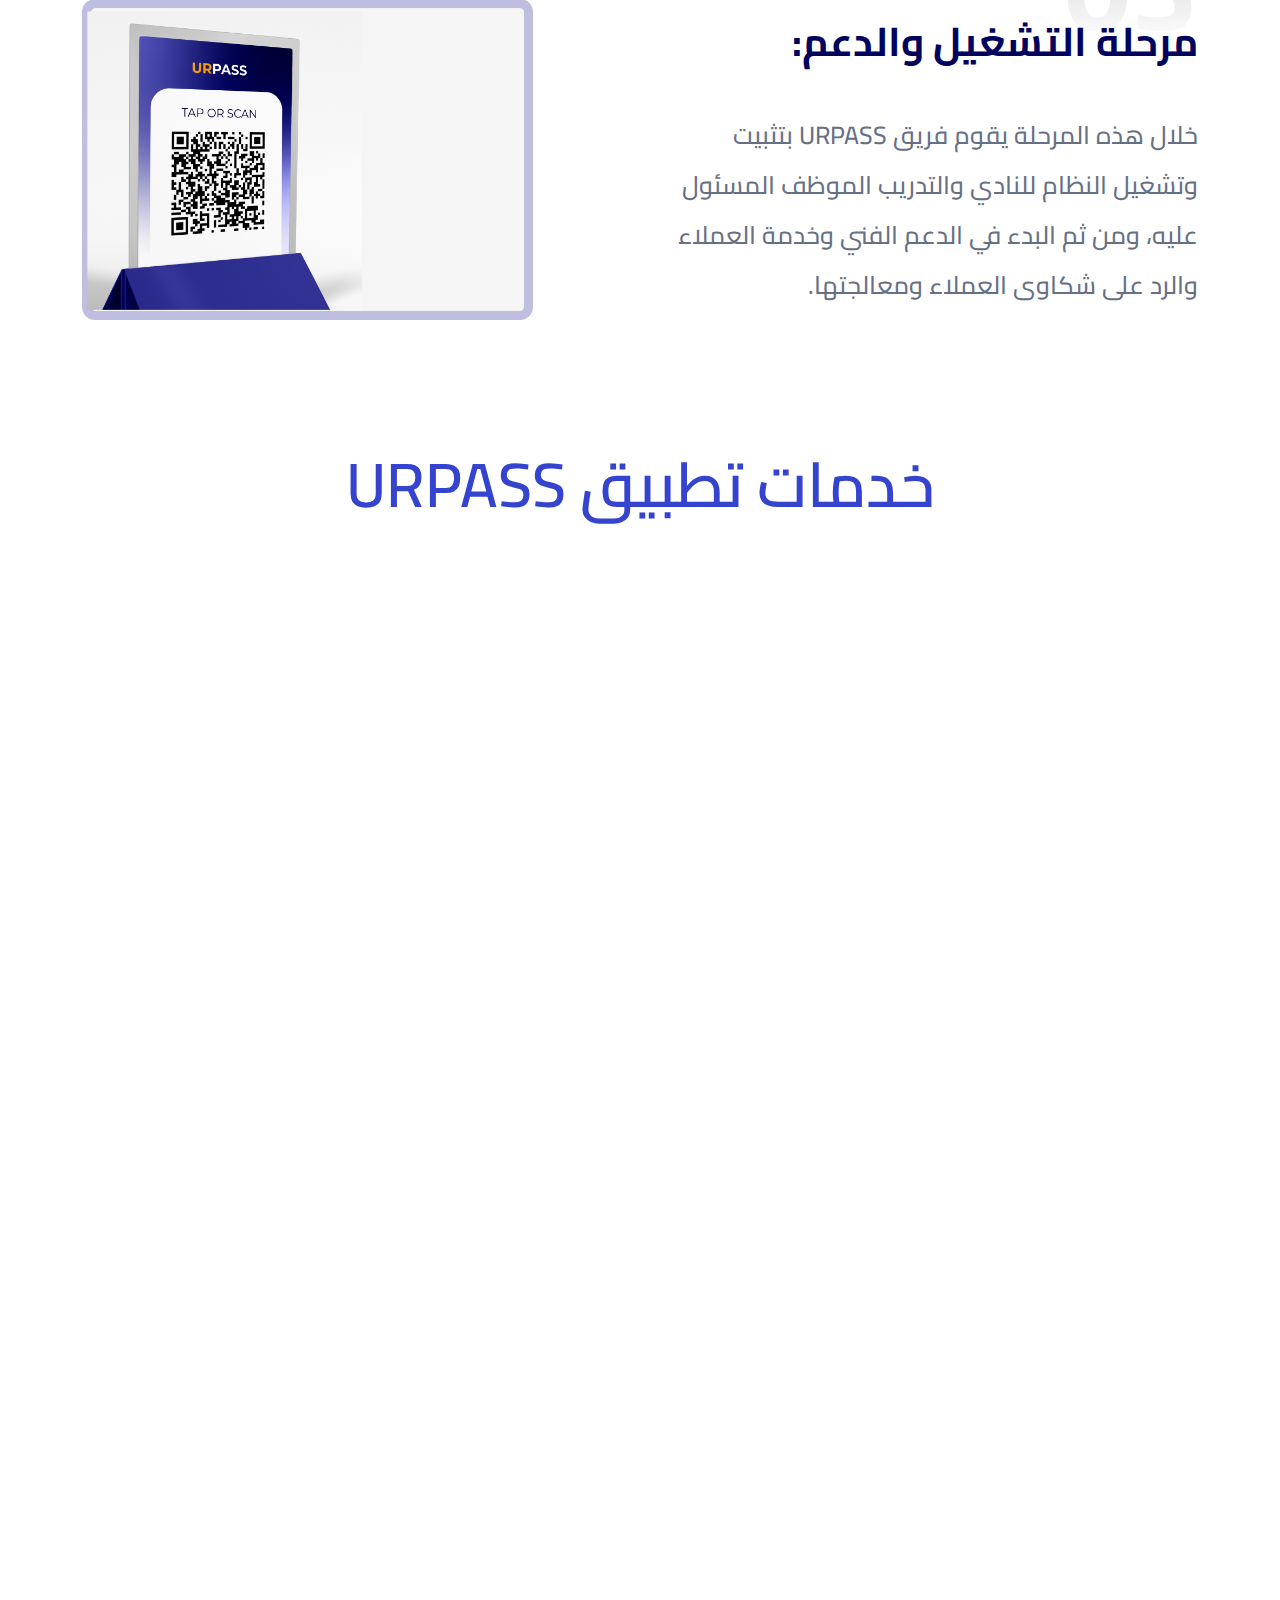
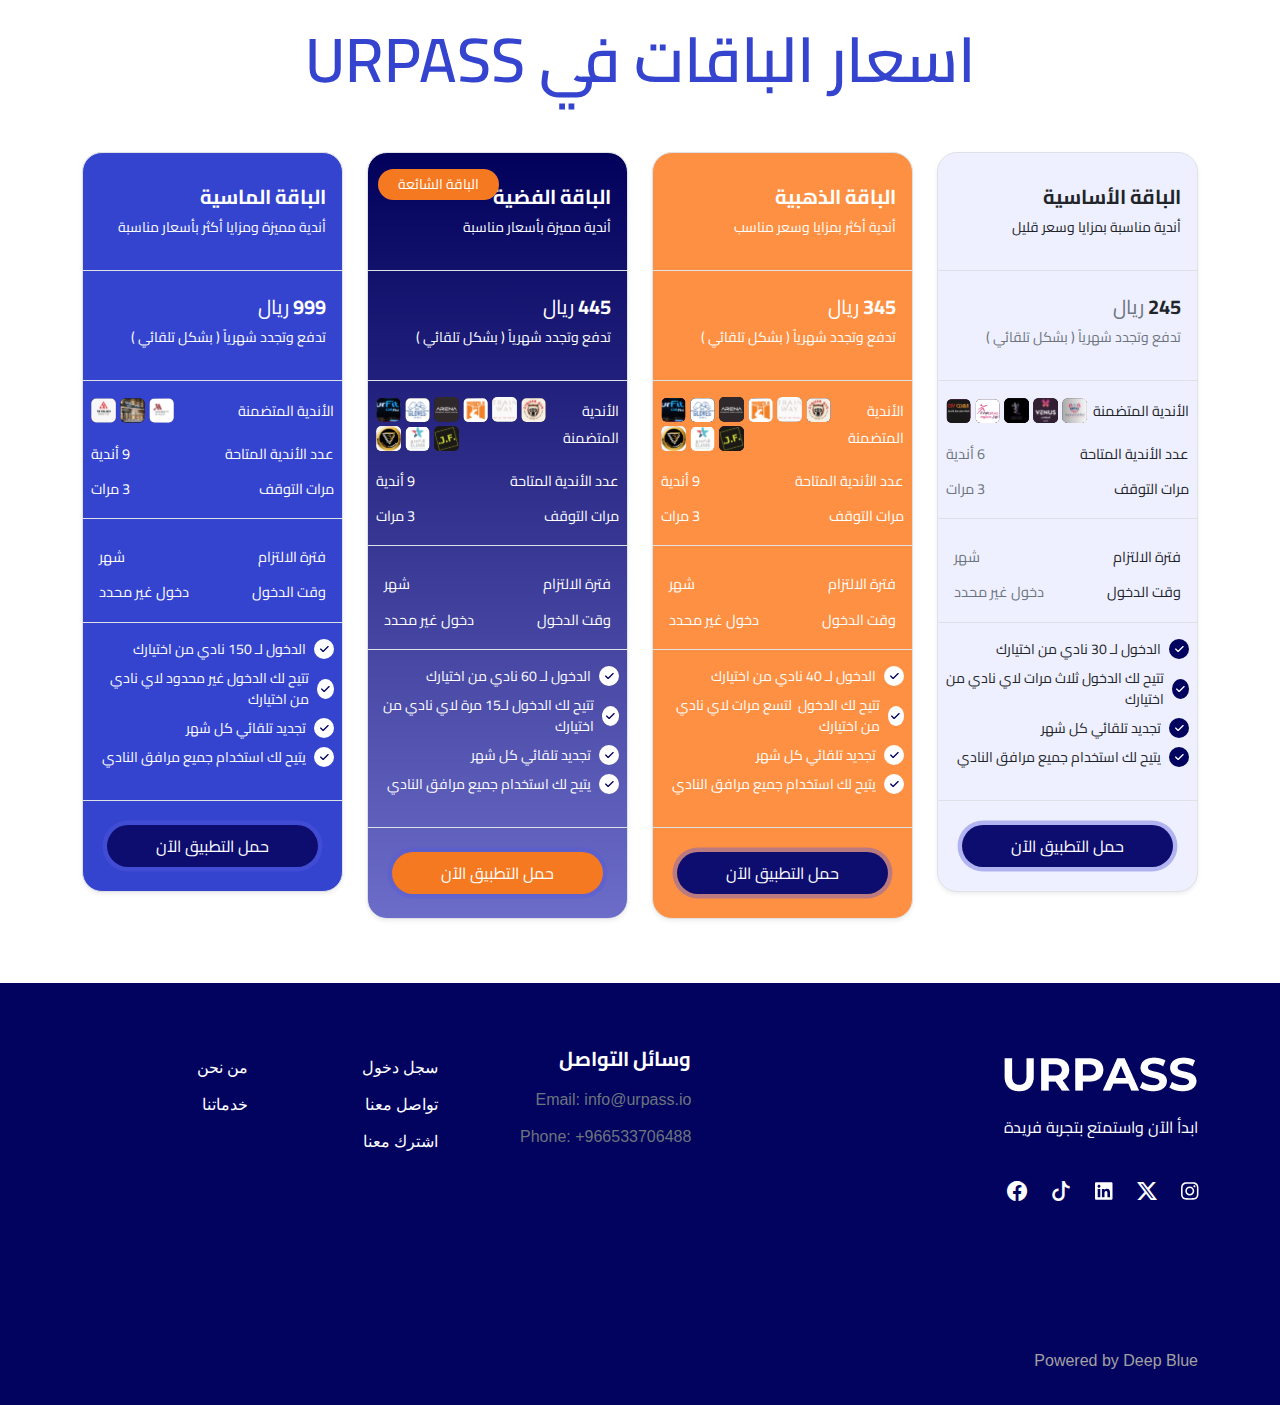
==== commit 3337a529: "change packages and text" ====
--- a/index.html
+++ b/index.html
@@ -302,8 +302,7 @@
               <div class="desc position-relative">
                 <h4>02</h4>
                 <h3 class="py-3">مرحلة الاتفاق:</h3>
-                <p> -تتم هذه المرحلة من خلال الاتفاق بين الطرفين للتعاون على تقديم كافة خدمات URPASS بشكل مخصص للنادي.</p>
+                <p>تتم هذه المرحلة من خلال الاتفاق بين الطرفين للتعاون على تقديم كافة خدمات URPASS بشكل مخصص للنادي.</p>
               </div>
             </div>
           </div>
@@ -362,8 +361,7 @@
                 <h4>03</h4>
                 <h3 class="py-3">مرحلة التشغيل والدعم:</h3>
                 <p>
-                   -خلال هذه المرحلة يقوم فريق URPASS بتثبيت وتشغيل النظام للنادي والتدريب الموظف المسئول عليه، ومن ثم البدء في الدعم الفني
+                  خلال هذه المرحلة يقوم فريق URPASS بتثبيت وتشغيل النظام للنادي والتدريب الموظف المسئول عليه، ومن ثم البدء في الدعم الفني
                   وخدمة العملاء والرد على شكاوى العملاء ومعالجتها.
                 </p>
               </div>
@@ -423,37 +421,122 @@
     <section class="packages mt-5 pt-5">
       <div class="container">
         <div class="title text-center">
-          <h2>اسعار الباقات في Urpass</h2>
+          <h2>اسعار الباقات في URPASS</h2>
         </div>
         <div class="row mt-5">
           <div class="col-xl-3 col-lg-4 col-md-6 mb-3">
-            <div class="box shadow-sm border">
-              <div class="desc border-bottom p-2">
-                <img src="images/packages/pac-1.svg" class="img-fluid" alt="" />
+            <div class="box box-1 shadow-sm border">
+              <div class="desc border-bottom p-3 mt-3">
                 <h5 class="fw-bolder">الباقة الأساسية</h5>
                 <p>أندية مناسبة بمزايا وسعر قليل</p>
               </div>
-              <div class="price border-bottom mt-3 p-3">
+              <div class="price border-bottom my-2 p-3">
                 <h5 class="fw-bolder">245 <span class="text-secondary fw-normal">ريال</span></h5>
                 <p class="text-secondary">تدفع وتجدد شهرياً ( بشكل تلقائي )</p>
               </div>
-              <div class="clubs border-bottom mt-3 p-2">
+              <div class="clubs border-bottom my-2 p-2">
                 <div class="d-flex justify-content-between align-items-center mb-3">
                   <h6>الأندية المتضمنة</h6>
-                  <div class="d-flex">
+                  <div class="d-flex gap-1 flex-wrap">
+                    <img src="images/packages/logo-1.svg" class="img-fluid" alt="" />
+                    <img src="images/packages/logo-2.svg" class="img-fluid" alt="" />
+                    <img src="images/packages/logo-3.svg" class="img-fluid" alt="" />
+                    <img src="images/packages/logo-4.svg" class="img-fluid" alt="" />
+                    <img src="images/packages/logo-5.svg" class="img-fluid" alt="" />
+                  </div>
+                </div>
+                <div class="d-flex justify-content-between align-items-center mb-2">
+                  <h6>عدد الأندية المتاحة</h6>
+                  <h6 class="text-secondary">6 أندية</h6>
+                </div>
+                <div class="d-flex justify-content-between align-items-center mb-2">
+                  <h6>مرات التوقف</h6>
+                  <h6 class="text-secondary">3 مرات</h6>
+                </div>
+              </div>
+              <div class="border-bottom my-2 p-3">
+                <div class="d-flex justify-content-between align-items-center mb-2">
+                  <h6>فترة الالتزام</h6>
+                  <h6 class="text-secondary">شهر</h6>
+                </div>
+                <div class="d-flex justify-content-between align-items-center">
+                  <h6>وقت الدخول</h6>
+                  <h6 class="text-secondary">دخول غير محدد</h6>
+                </div>
+              </div>
+              <div class="mt-2 p-2">
+                <div class="icon d-flex gap-2 align-items-center mb-2">
+                  <div class="rounded-circle">
+                    <i class="fa-solid fa-check"></i>
+                  </div>
+                  <p class="m-0">الدخول لـ 30 نادي من اختيارك</p>
+                </div>
+                <div class="icon d-flex gap-2 align-items-center mb-2">
+                  <div class="rounded-circle">
+                    <i class="fa-solid fa-check"></i>
+                  </div>
+                  <p class="m-0">تتيح لك الدخول ثلاث مرات لاي نادي من اختيارك</p>
+                </div>
+                <div class="icon d-flex gap-2 align-items-center mb-2">
+                  <div class="rounded-circle">
+                    <i class="fa-solid fa-check"></i>
+                  </div>
+                  <p class="m-0">تجديد تلقائي كل شهر</p>
+                </div>
+                <div class="icon d-flex gap-2 align-items-center mb-2">
+                  <div class="rounded-circle">
+                    <i class="fa-solid fa-check"></i>
+                  </div>
+                  <p class="m-0">يتيح لك استخدام جميع مرافق النادي</p>
+                </div>
+              </div>
+              <div class="border-top mt-3 p-4">
+                <button class="btn rounded-pill m-auto p-2 px-3 w-100 text-white">حمل التطبيق الآن</button>
+              </div>
+            </div>
+          </div>
+          <div class="col-xl-3 col-lg-4 col-md-6 mb-3">
+            <div class="box box-2 text-white shadow-sm border">
+              <div class="desc border-bottom p-3 mt-3">
+                <h5 class="fw-bolder">الباقة الذهبية</h5>
+                <p>أندية أكثر بمزايا وسعر مناسب</p>
+              </div>
+              <div class="price border-bottom my-2 p-3">
+                <h5 class="fw-bolder">345 <span class="text-white fw-normal">ريال</span></h5>
+                <p class="text-white">تدفع وتجدد شهرياً ( بشكل تلقائي )</p>
+              </div>
+              <div class="clubs border-bottom my-2 p-2">
+                <div class="d-flex justify-content-between align-items-center mb-3">
+                  <h6>الأندية المتضمنة</h6>
+                  <div class="d-flex flex- gap-1 flex-wrap justify-content-end">
                     <img src="images/packages/icon-1.svg" class="img-fluid" alt="" />
                     <img src="images/packages/icon-2.svg" class="img-fluid" alt="" />
                     <img src="images/packages/icon-3.svg" class="img-fluid" alt="" />
                     <img src="images/packages/icon-4.svg" class="img-fluid" alt="" />
+                    <img src="images/packages/icon-5.svg" class="img-fluid" alt="" />
+                    <img src="images/packages/icon-6.svg" class="img-fluid" alt="" />
+                    <img src="images/packages/icon-7.svg" class="img-fluid" alt="" />
+                    <img src="images/packages/icon-8.svg" class="img-fluid" alt="" />
+                    <img src="images/packages/icon-9.svg" class="img-fluid" alt="" />
                   </div>
                 </div>
                 <div class="d-flex justify-content-between align-items-center mb-2">
                   <h6>عدد الأندية المتاحة</h6>
-                  <h6 class="text-secondary">30 نادي</h6>
+                  <h6 class="text-white">9 أندية</h6>
                 </div>
                 <div class="d-flex justify-content-between align-items-center mb-2">
                   <h6>مرات التوقف</h6>
-                  <h6 class="text-secondary">3 مرات</h6>
+                  <h6 class="text-white">3 مرات</h6>
+                </div>
+              </div>
+              <div class="border-bottom my-2 p-3">
+                <div class="d-flex justify-content-between align-items-center mb-2">
+                  <h6>فترة الالتزام</h6>
+                  <h6 class="text-white">شهر</h6>
+                </div>
+                <div class="d-flex justify-content-between align-items-center">
+                  <h6>وقت الدخول</h6>
+                  <h6 class="text-white">دخول غير محدد</h6>
                 </div>
               </div>
               <div class="mt-2 p-2">
@@ -461,57 +544,75 @@
                   <div class="rounded-circle">
                     <i class="fa-solid fa-check"></i>
                   </div>
-                  <p class="m-0">الدخول ل30 نادي من اختيارك</p>
-                </div>
-                <div class="icon d-flex gap-2 align-items-center mb-2">
-                  <div class="rounded-circle">
-                    <i class="fa-solid fa-check"></i>
-                  </div>
-                  <p class="m-0">تتيح لك الدخول ثلاث مرات لاي نادي من اختيارك</p>
-                </div>
-                <div class="icon d-flex gap-2 align-items-center mb-2">
-                  <div class="rounded-circle">
-                    <i class="fa-solid fa-check"></i>
-                  </div>
-                  <p class="m-0">تجديد تلقائي كل شهر</p>
-                </div>
-                <div class="icon d-flex gap-2 align-items-center mb-2">
-                  <div class="rounded-circle">
-                    <i class="fa-solid fa-check"></i>
-                  </div>
-                  <p class="m-0">يتيح لك استخدام جميع مرافق النادي</p>
-                </div>
+                  <p class="m-0 text-white">الدخول لـ 40 نادي من اختيارك</p>
+                </div>
+                <div class="icon d-flex gap-2 align-items-center mb-2">
+                  <div class="rounded-circle">
+                    <i class="fa-solid fa-check"></i>
+                  </div>
+                  <p class="m-0 text-white">تتيح لك الدخول  لتسع مرات لاي نادي من اختيارك</p>
+                </div>
+                <div class="icon d-flex gap-2 align-items-center mb-2">
+                  <div class="rounded-circle">
+                    <i class="fa-solid fa-check"></i>
+                  </div>
+                  <p class="m-0 text-white">تجديد تلقائي كل شهر</p>
+                </div>
+                <div class="icon d-flex gap-2 align-items-center mb-2">
+                  <div class="rounded-circle">
+                    <i class="fa-solid fa-check"></i>
+                  </div>
+                  <p class="m-0 text-white">يتيح لك استخدام جميع مرافق النادي</p>
+                </div>
+              </div>
+              <div class="border-top mt-3 p-4">
+                <button class="btn rounded-pill m-auto p-2 px-3 w-100 text-white">حمل التطبيق الآن</button>
               </div>
             </div>
           </div>
           <div class="col-xl-3 col-lg-4 col-md-6 mb-3">
-            <div class="box shadow-sm border">
-              <div class="desc package-2 border-bottom p-2">
-                <img src="images/packages/pac-2.svg" class="img-fluid" alt="" />
-                <h5 class="fw-bolder">الباقة الذهبية</h5>
-                <p>أندية أكثر بمزايا وسعر مناسب</p>
-              </div>
-              <div class="price border-bottom mt-3 p-3">
-                <h5 class="fw-bolder">345 <span class="text-secondary fw-normal">ريال</span></h5>
-                <p class="text-secondary">تدفع وتجدد شهرياً ( بشكل تلقائي )</p>
-              </div>
-              <div class="clubs border-bottom mt-3 p-2">
+            <div class="box box-3 text-white shadow-sm border">
+              <div class="desc border-bottom p-3 mt-3 position-relative">
+                <span class="rounded-pill">الباقة الشائعة</span>
+                <h5 class="fw-bolder">الباقة الفضية</h5>
+                <p>أندية مميزة بأسعار مناسبة</p>
+              </div>
+              <div class="price border-bottom my-2 p-3">
+                <h5 class="fw-bolder">445 <span class="text-white fw-normal">ريال</span></h5>
+                <p class="text-white">تدفع وتجدد شهرياً ( بشكل تلقائي )</p>
+              </div>
+              <div class="clubs border-bottom my-2 p-2">
                 <div class="d-flex justify-content-between align-items-center mb-3">
                   <h6>الأندية المتضمنة</h6>
-                  <div class="d-flex">
+                  <div class="d-flex gap-1 flex-wrap justify-content-end">
                     <img src="images/packages/icon-1.svg" class="img-fluid" alt="" />
                     <img src="images/packages/icon-2.svg" class="img-fluid" alt="" />
                     <img src="images/packages/icon-3.svg" class="img-fluid" alt="" />
                     <img src="images/packages/icon-4.svg" class="img-fluid" alt="" />
+                    <img src="images/packages/icon-5.svg" class="img-fluid" alt="" />
+                    <img src="images/packages/icon-6.svg" class="img-fluid" alt="" />
+                    <img src="images/packages/icon-7.svg" class="img-fluid" alt="" />
+                    <img src="images/packages/icon-8.svg" class="img-fluid" alt="" />
+                    <img src="images/packages/icon-9.svg" class="img-fluid" alt="" />
                   </div>
                 </div>
                 <div class="d-flex justify-content-between align-items-center mb-2">
                   <h6>عدد الأندية المتاحة</h6>
-                  <h6 class="text-secondary">40 نادي</h6>
+                  <h6 class="text-white">9 أندية</h6>
                 </div>
                 <div class="d-flex justify-content-between align-items-center mb-2">
                   <h6>مرات التوقف</h6>
-                  <h6 class="text-secondary">9 مرات</h6>
+                  <h6 class="text-white">3 مرات</h6>
+                </div>
+              </div>
+              <div class="border-bottom my-2 p-3">
+                <div class="d-flex justify-content-between align-items-center mb-2">
+                  <h6>فترة الالتزام</h6>
+                  <h6 class="text-white">شهر</h6>
+                </div>
+                <div class="d-flex justify-content-between align-items-center">
+                  <h6>وقت الدخول</h6>
+                  <h6 class="text-white">دخول غير محدد</h6>
                 </div>
               </div>
               <div class="mt-2 p-2">
@@ -519,58 +620,68 @@
                   <div class="rounded-circle">
                     <i class="fa-solid fa-check"></i>
                   </div>
-                  <p class="m-0">تتيح لك الدخول لـ 40 نادي من اختيارك</p>
-                </div>
-                <div class="icon d-flex gap-2 align-items-center mb-2">
-                  <div class="rounded-circle">
-                    <i class="fa-solid fa-check"></i>
-                  </div>
-                  <p class="m-0">تتيح لك الدخول  لتسع مرات لاي نادي من اختيارك</p>
-                </div>
-                <div class="icon d-flex gap-2 align-items-center mb-2">
-                  <div class="rounded-circle">
-                    <i class="fa-solid fa-check"></i>
-                  </div>
-                  <p class="m-0">تجديد تلقائي كل شهر</p>
-                </div>
-                <div class="icon d-flex gap-2 align-items-center mb-2">
-                  <div class="rounded-circle">
-                    <i class="fa-solid fa-check"></i>
-                  </div>
-                  <p class="m-0">يتيح لك استخدام بعض مرافق النادي</p>
-                </div>
+                  <p class="m-0 text-white">الدخول لـ 60 نادي من اختيارك</p>
+                </div>
+                <div class="icon d-flex gap-2 align-items-center mb-2">
+                  <div class="rounded-circle">
+                    <i class="fa-solid fa-check"></i>
+                  </div>
+                  <p class="m-0 text-white">تتيح لك الدخول لـ15 مرة لاي نادي من اختيارك</p>
+                </div>
+                <div class="icon d-flex gap-2 align-items-center mb-2">
+                  <div class="rounded-circle">
+                    <i class="fa-solid fa-check"></i>
+                  </div>
+                  <p class="m-0 text-white">تجديد تلقائي كل شهر</p>
+                </div>
+                <div class="icon d-flex gap-2 align-items-center mb-2">
+                  <div class="rounded-circle">
+                    <i class="fa-solid fa-check"></i>
+                  </div>
+                  <p class="m-0 text-white">يتيح لك استخدام جميع مرافق النادي</p>
+                </div>
+              </div>
+              <div class="border-top mt-3 p-4 h-100">
+                <button class="btn rounded-pill m-auto p-2 px-3 w-100 text-white">حمل التطبيق الآن</button>
               </div>
             </div>
           </div>
           <div class="col-xl-3 col-lg-4 col-md-6 mb-3">
-            <div class="box shadow-sm border">
-              <div class="desc package-3 border-bottom p-2">
-                <span class="rounded-pill">الباقة الشائعة</span>
-                <img src="images/packages/pac-3.svg" class="img-fluid" alt="" />
-                <h5 class="fw-bolder">الباقة الفضية</h5>
-                <p>أندية مميزة بأسعار مناسبة</p>
-              </div>
-              <div class="price border-bottom mt-3 p-3">
-                <h5 class="fw-bolder">445 <span class="text-secondary fw-normal">ريال</span></h5>
-                <p class="text-secondary">تدفع وتجدد شهرياً ( بشكل تلقائي )</p>
-              </div>
-              <div class="clubs border-bottom mt-3 p-2">
+            <div class="box box-4 text-white shadow-sm border">
+              <div class="desc border-bottom p-3 mt-3">
+                <h5 class="fw-bolder">الباقة الماسية</h5>
+                <p>أندية مميزة ومزايا أكثر بأسعار مناسبة</p>
+              </div>
+              <div class="price border-bottom my-2 p-3">
+                <h5 class="fw-bolder">999 <span class="text-white fw-normal">ريال</span></h5>
+                <p class="text-white">تدفع وتجدد شهرياً ( بشكل تلقائي )</p>
+              </div>
+              <div class="clubs border-bottom my-2 p-2">
                 <div class="d-flex justify-content-between align-items-center mb-3">
                   <h6>الأندية المتضمنة</h6>
-                  <div class="d-flex">
-                    <img src="images/packages/icon-1.svg" class="img-fluid" alt="" />
-                    <img src="images/packages/icon-2.svg" class="img-fluid" alt="" />
-                    <img src="images/packages/icon-3.svg" class="img-fluid" alt="" />
-                    <img src="images/packages/icon-4.svg" class="img-fluid" alt="" />
+                  <div class="d-flex gap-1 flex-wrap justify-content-end">
+                    <img src="images/packages/img-1.svg" class="img-fluid" alt="" />
+                    <img src="images/packages/img-2.svg" class="img-fluid" alt="" />
+                    <img src="images/packages/img-3.svg" class="img-fluid" alt="" />
                   </div>
                 </div>
                 <div class="d-flex justify-content-between align-items-center mb-2">
                   <h6>عدد الأندية المتاحة</h6>
-                  <h6 class="text-secondary">60 نادي</h6>
+                  <h6 class="text-white">9 أندية</h6>
                 </div>
                 <div class="d-flex justify-content-between align-items-center mb-2">
                   <h6>مرات التوقف</h6>
-                  <h6 class="text-secondary">15 مرات</h6>
+                  <h6 class="text-white">3 مرات</h6>
+                </div>
+              </div>
+              <div class="border-bottom my-2 p-3">
+                <div class="d-flex justify-content-between align-items-center mb-2">
+                  <h6>فترة الالتزام</h6>
+                  <h6 class="text-white">شهر</h6>
+                </div>
+                <div class="d-flex justify-content-between align-items-center">
+                  <h6>وقت الدخول</h6>
+                  <h6 class="text-white">دخول غير محدد</h6>
                 </div>
               </div>
               <div class="mt-2 p-2">
@@ -578,89 +689,31 @@
                   <div class="rounded-circle">
                     <i class="fa-solid fa-check"></i>
                   </div>
-                  <p class="m-0">تتيح لك الدخول لـ 60 نادي من اختيارك</p>
-                </div>
-                <div class="icon d-flex gap-2 align-items-center mb-2">
-                  <div class="rounded-circle">
-                    <i class="fa-solid fa-check"></i>
-                  </div>
-                  <p class="m-0">تتيح لك الدخول لـ15 مرة لاي نادي من <br />اختيارك</p>
-                </div>
-                <div class="icon d-flex gap-2 align-items-center mb-2">
-                  <div class="rounded-circle">
-                    <i class="fa-solid fa-check"></i>
-                  </div>
-                  <p class="m-0">تجديد تلقائي كل شهر</p>
-                </div>
-                <div class="icon d-flex gap-2 align-items-center mb-2">
-                  <div class="rounded-circle">
-                    <i class="fa-solid fa-check"></i>
-                  </div>
-                  <p class="m-0">يتيح لك استخدام بعض مرافق النادي</p>
-                </div>
-              </div>
-            </div>
-          </div>
-          <div class="col-xl-3 col-lg-4 col-md-6 mb-3">
-            <div class="box shadow-sm border">
-              <div class="desc package-4 border-bottom p-2">
-                <img src="images/packages/pac-4.svg" class="img-fluid" alt="" />
-                <h5 class="fw-bolder">الباقة الماسية</h5>
-                <p>أندية مميزة ومزايا أكثر بأسعار مناسبة</p>
-              </div>
-              <div class="price border-bottom mt-3 p-3">
-                <h5 class="fw-bolder">900 <span class="text-secondary fw-normal">ريال</span></h5>
-                <p class="text-secondary">تدفع وتجدد شهرياً ( بشكل تلقائي )</p>
-              </div>
-              <div class="clubs border-bottom mt-3 p-2">
-                <div class="d-flex justify-content-between align-items-center mb-3">
-                  <h6>الأندية المتضمنة</h6>
-                  <div class="d-flex">
-                    <img src="images/packages/icon-1.svg" class="img-fluid" alt="" />
-                    <img src="images/packages/icon-2.svg" class="img-fluid" alt="" />
-                    <img src="images/packages/icon-3.svg" class="img-fluid" alt="" />
-                    <img src="images/packages/icon-4.svg" class="img-fluid" alt="" />
-                  </div>
-                </div>
-                <div class="d-flex justify-content-between align-items-center mb-2">
-                  <h6>عدد الأندية المتاحة</h6>
-                  <h6 class="text-secondary">أكثر من 200 نادي</h6>
-                </div>
-                <div class="d-flex justify-content-between align-items-center mb-2">
-                  <h6>مرات التوقف</h6>
-                  <h6 class="text-secondary">غير محدودة</h6>
-                </div>
-              </div>
-              <div class="mt-2 p-2">
-                <div class="icon d-flex gap-2 align-items-center mb-2">
-                  <div class="rounded-circle">
-                    <i class="fa-solid fa-check"></i>
-                  </div>
-                  <p class="m-0">تتيح لك الدخول لأكثر من 200 نادي من اختيارك</p>
-                </div>
-                <div class="icon d-flex gap-2 align-items-center mb-2">
-                  <div class="rounded-circle">
-                    <i class="fa-solid fa-check"></i>
-                  </div>
-                  <p class="m-0">تتيح لك الدخول غير محدود لاي نادي من اختيارك</p>
-                </div>
-                <div class="icon d-flex gap-2 align-items-center mb-2">
-                  <div class="rounded-circle">
-                    <i class="fa-solid fa-check"></i>
-                  </div>
-                  <p class="m-0">تجديد تلقائي كل شهر</p>
-                </div>
-                <div class="icon d-flex gap-2 align-items-center mb-2">
-                  <div class="rounded-circle">
-                    <i class="fa-solid fa-check"></i>
-                  </div>
-                  <p class="m-0">يتيح لك استخدام بعض مرافق النادي</p>
-                </div>
-              </div>
-            </div>
-          </div>
-          <div class="col-lg-4 m-auto mt-3">
-            <button class="btn rounded-pill w-100 p-2">اشترك عبر التطبيق الان</button>
+                  <p class="m-0 text-white">الدخول لـ 150 نادي من اختيارك</p>
+                </div>
+                <div class="icon d-flex gap-2 align-items-center mb-2">
+                  <div class="rounded-circle">
+                    <i class="fa-solid fa-check"></i>
+                  </div>
+                  <p class="m-0 text-white">تتيح لك الدخول غير محدود لاي نادي من اختيارك</p>
+                </div>
+                <div class="icon d-flex gap-2 align-items-center mb-2">
+                  <div class="rounded-circle">
+                    <i class="fa-solid fa-check"></i>
+                  </div>
+                  <p class="m-0 text-white">تجديد تلقائي كل شهر</p>
+                </div>
+                <div class="icon d-flex gap-2 align-items-center mb-2">
+                  <div class="rounded-circle">
+                    <i class="fa-solid fa-check"></i>
+                  </div>
+                  <p class="m-0 text-white">يتيح لك استخدام جميع مرافق النادي</p>
+                </div>
+              </div>
+              <div class="border-top mt-3 p-4 h-100">
+                <button class="btn rounded-pill m-auto p-2 px-3 w-100 text-white">حمل التطبيق الآن</button>
+              </div>
+            </div>
           </div>
         </div>
       </div>
@@ -674,13 +727,7 @@
             <div class="col-12 mb-3">
               <div class="logo">
                 <img src="images/logo-footer.png" alt="" />
-                <p class="text-white py-3">ابدأ الآن وجرب منتجنا</p>
-              </div>
-              <div class="searchBox col-lg-12 col-md-6">
-                <input class="searchInput" type="email" name="" placeholder="أدخل بريدك الإلكتروني" />
-                <button class="searchButton">
-                  <i class="fa-solid fa-arrow-right"></i>
-                </button>
+                <p class="text-white py-3">ابدأ الآن واستمتع بتجربة فريدة</p>
               </div>
               <ul class="list-unstyled mt-4 d-flex gap-4">
                 <li>
@@ -689,9 +736,7 @@
                 <li>
                   <a href="https://x.com/URPASS_SA" target="_blank"><i class="bi bi-twitter-x fa-lg"></i></a>
                 </li>
-                <li>
-                  <a href="#" target="_blank"><i class="fa-brands fa-snapchat fa-lg"></i></a>
-                </li>
+
                 <li>
                   <a href="https://linkedin.com/company/urpass" target="_blank"><i class="fa-brands fa-linkedin fa-lg"></i></a>
                 </li>
--- a/css/main.css
+++ b/css/main.css
@@ -503,50 +503,56 @@
   line-height: 89.34px;
 }
 .packages .box {
-  box-shadow: 0px 0px 0px 1.43px #35485b24;
   border-radius: 8px;
   -webkit-border-radius: 8px;
   -moz-border-radius: 8px;
   -ms-border-radius: 8px;
   -o-border-radius: 8px;
-}
-.packages .box .desc {
-  border-radius: 8px;
-  -webkit-border-radius: 8px;
-  -moz-border-radius: 8px;
-  -ms-border-radius: 8px;
-  -o-border-radius: 8px;
-}
-.packages .box .desc {
-  background: linear-gradient(180deg, #d9d9d9 0%, rgba(115, 115, 115, 0) 100%);
-}
-.packages .box .package-2 {
-  background: linear-gradient(180deg, #e4b91e 0%, rgba(115, 115, 115, 0) 100%);
-}
-.packages .box .package-3 {
-  background: linear-gradient(180deg, #6e7b98 0%, rgba(115, 115, 115, 0) 100%);
-  position: relative;
-}
-.packages .box .package-4 {
-  background: linear-gradient(180deg, #0968da 0%, rgba(115, 115, 115, 0) 100%);
+  background-color: #eff0ff;
+}
+.packages .box-2 {
+  background-color: #fd9042;
+}
+.packages .box {
+  border-radius: 20px;
+  -webkit-border-radius: 20px;
+  -moz-border-radius: 20px;
+  -ms-border-radius: 20px;
+  -o-border-radius: 20px;
+  transition: all 0.5s;
+  -webkit-transition: all 0.5s;
+  -moz-transition: all 0.5s;
+  -ms-transition: all 0.5s;
+  -o-transition: all 0.5s;
+  cursor: pointer;
+}
+.packages .box:hover {
+  transform: scale(1.1);
+  -webkit-transform: scale(1.1);
+  -moz-transform: scale(1.1);
+  -ms-transform: scale(1.1);
+  -o-transform: scale(1.1);
 }
 .packages .box .clubs img {
-  width: 30px;
-  height: 30px;
+  width: 25px;
+  height: 25px;
   object-fit: contain;
+  display: block;
 }
 .packages .box h6 {
   font-weight: 600;
   font-size: 14.43px;
   font-weight: 400;
   line-height: 27.03px;
+  margin: 0;
 }
 .packages .box p {
   font-size: 14px;
 }
 .packages button {
-  background-color: #f57920;
-  color: #fff;
+  background-color: #0d0d70;
+  color: #fff;
+  box-shadow: 0px 0px 0px 4.45px #5559dd66;
 }
 .packages .box .package-3 span {
   position: absolute;
@@ -558,21 +564,43 @@
   padding: 8px 20px;
   cursor: pointer;
 }
+.packages .box-1 .icon > div {
+  background-color: var(--main-color);
+  color: #fff;
+}
 .packages .icon > div {
-  background-color: var(--main-color);
-  color: #fff;
+  background-color: #fff;
+  color: var(--main-color);
   width: 20px;
   height: 20px;
   display: flex;
   align-items: center;
   justify-content: center;
 }
+
 .packages .icon > div svg {
-  font-size: 13px;
-}
-.packages .icon p {
-  color: #150a33;
-  font-weight: 500;
+  font-size: 10px;
+}
+
+.packages .box-3 {
+  background: rgb(108, 108, 201);
+  background: linear-gradient(0deg, rgba(108, 108, 201, 1) 0%, rgba(1, 1, 92, 1) 100%);
+}
+.packages .box-3 .desc span {
+  position: absolute;
+  left: 10px;
+  top: 0;
+  background-color: #f57920;
+  color: #fff;
   font-size: 14px;
+  padding: 5px 20px;
+  cursor: pointer;
+}
+
+.packages .box-3 button {
+  background-color: #f57920;
+}
+.packages .box-4 {
+  background-color: #3544cf;
 }
 /* end packages ==== */
